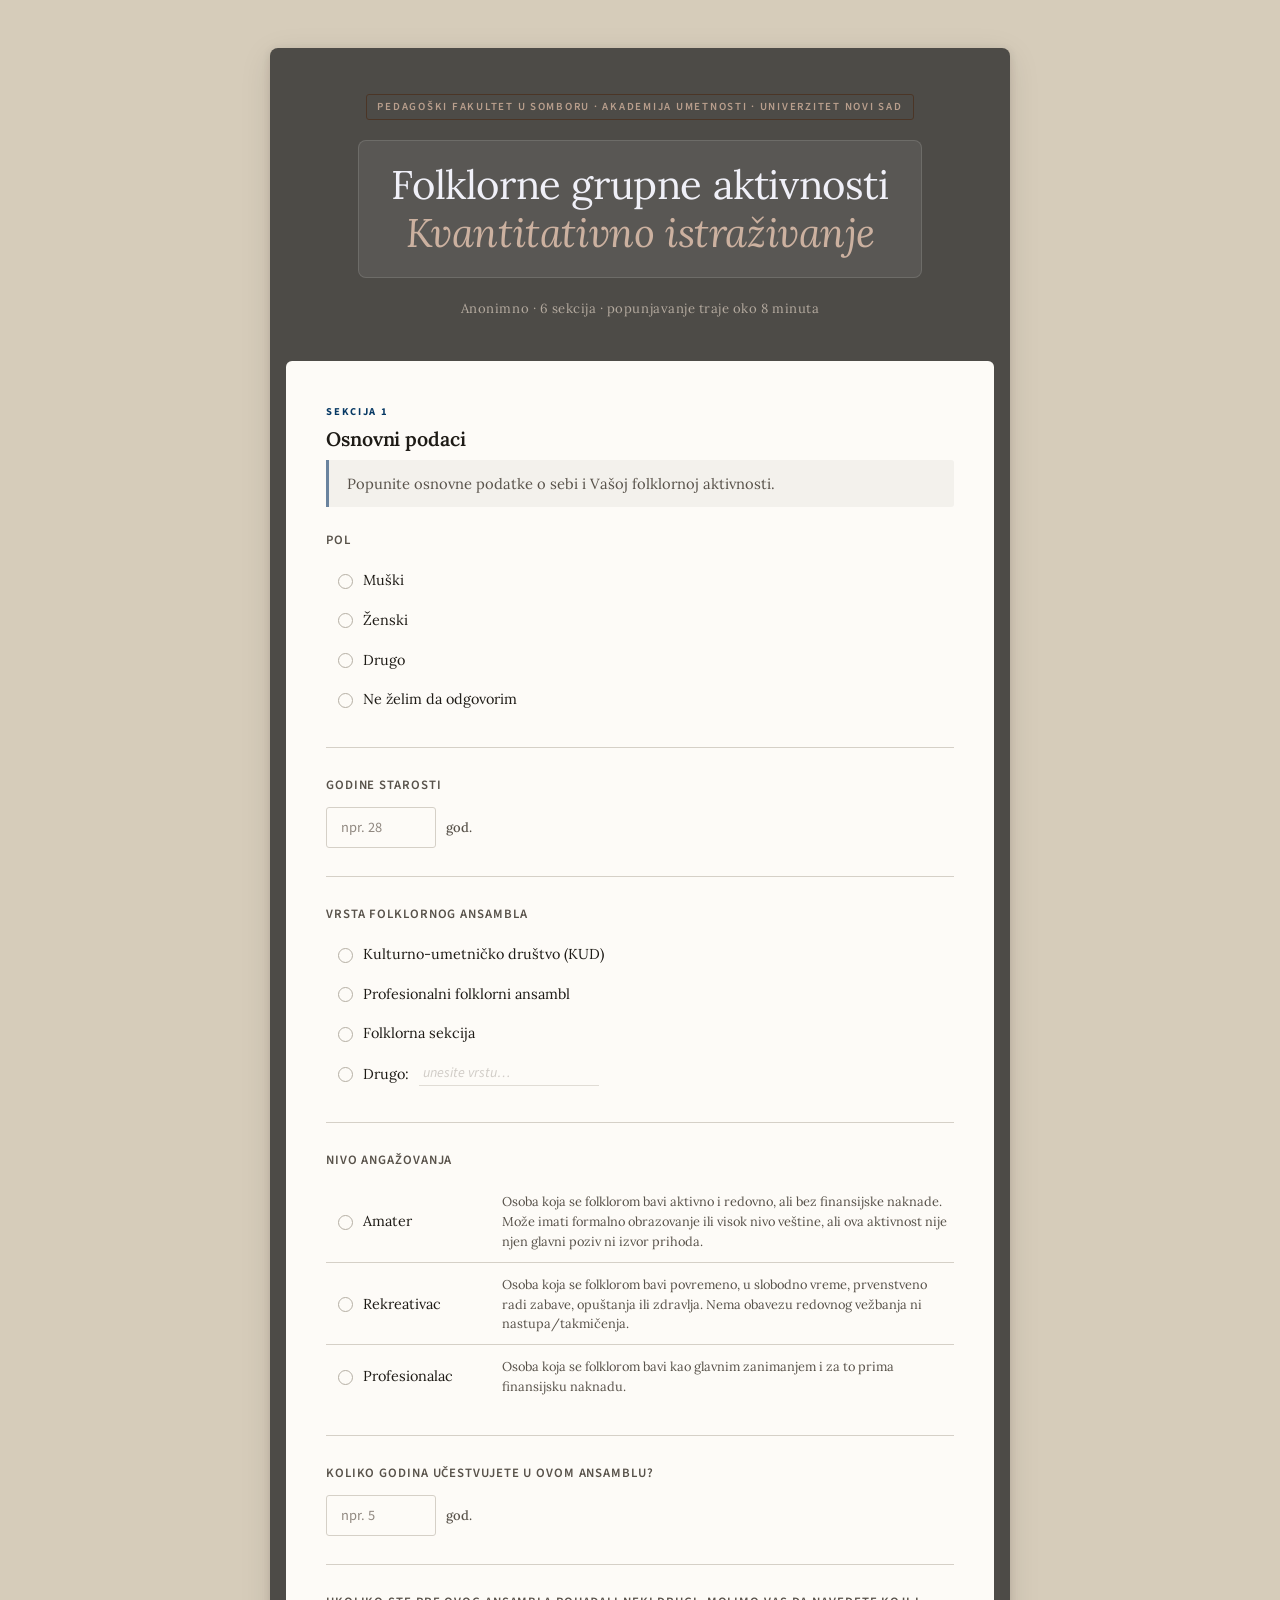
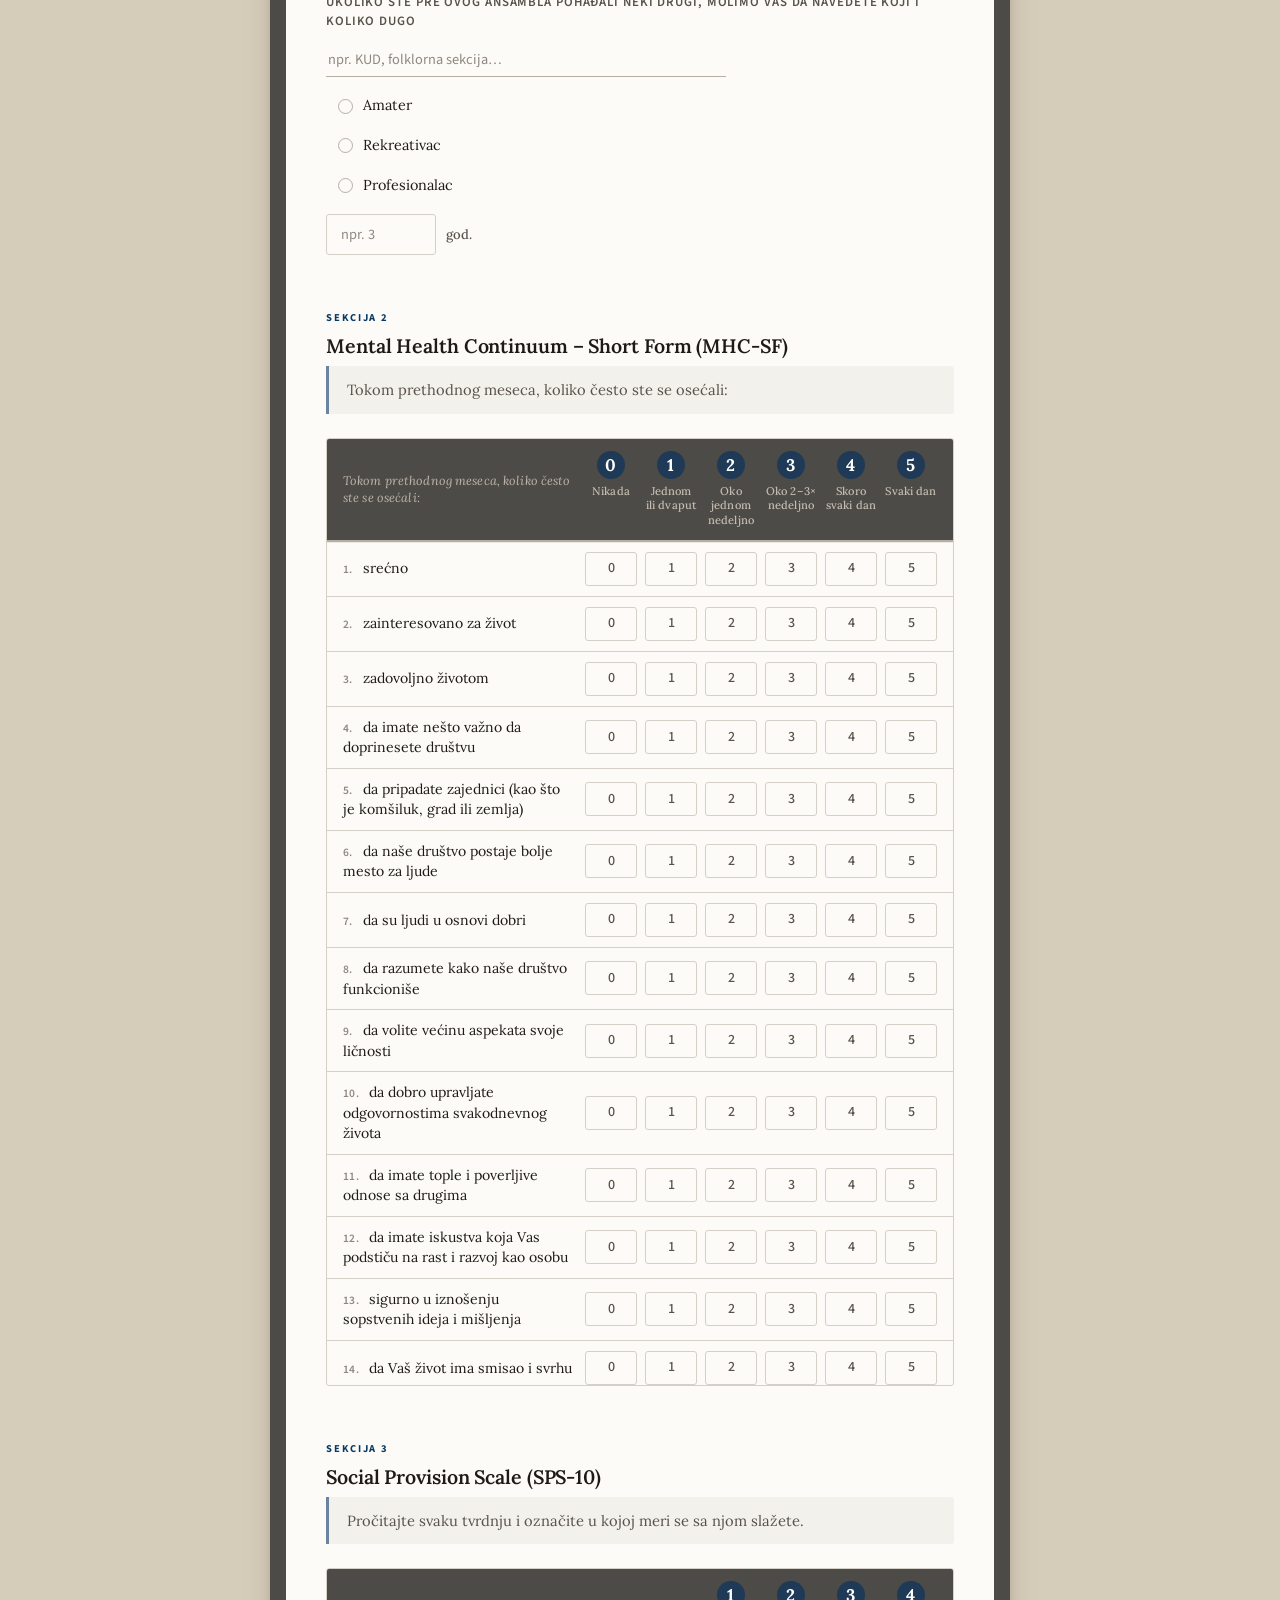
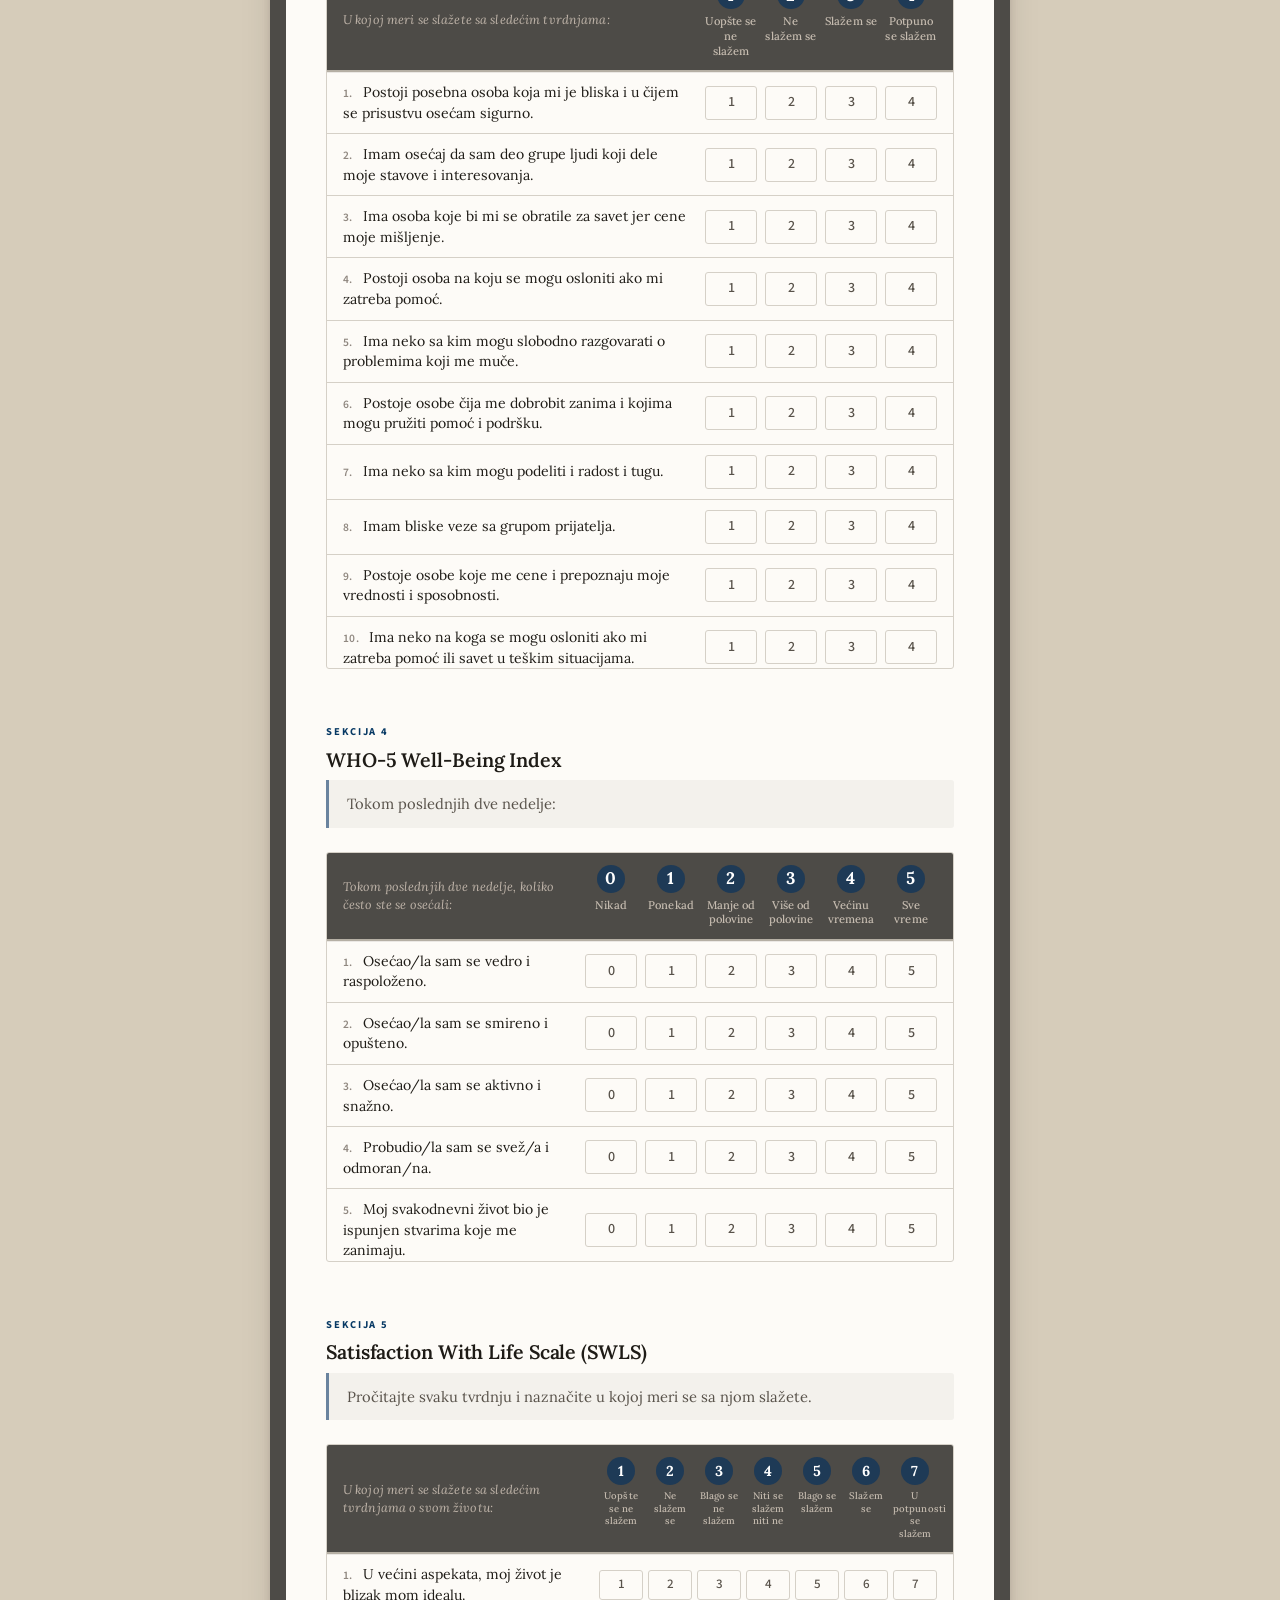
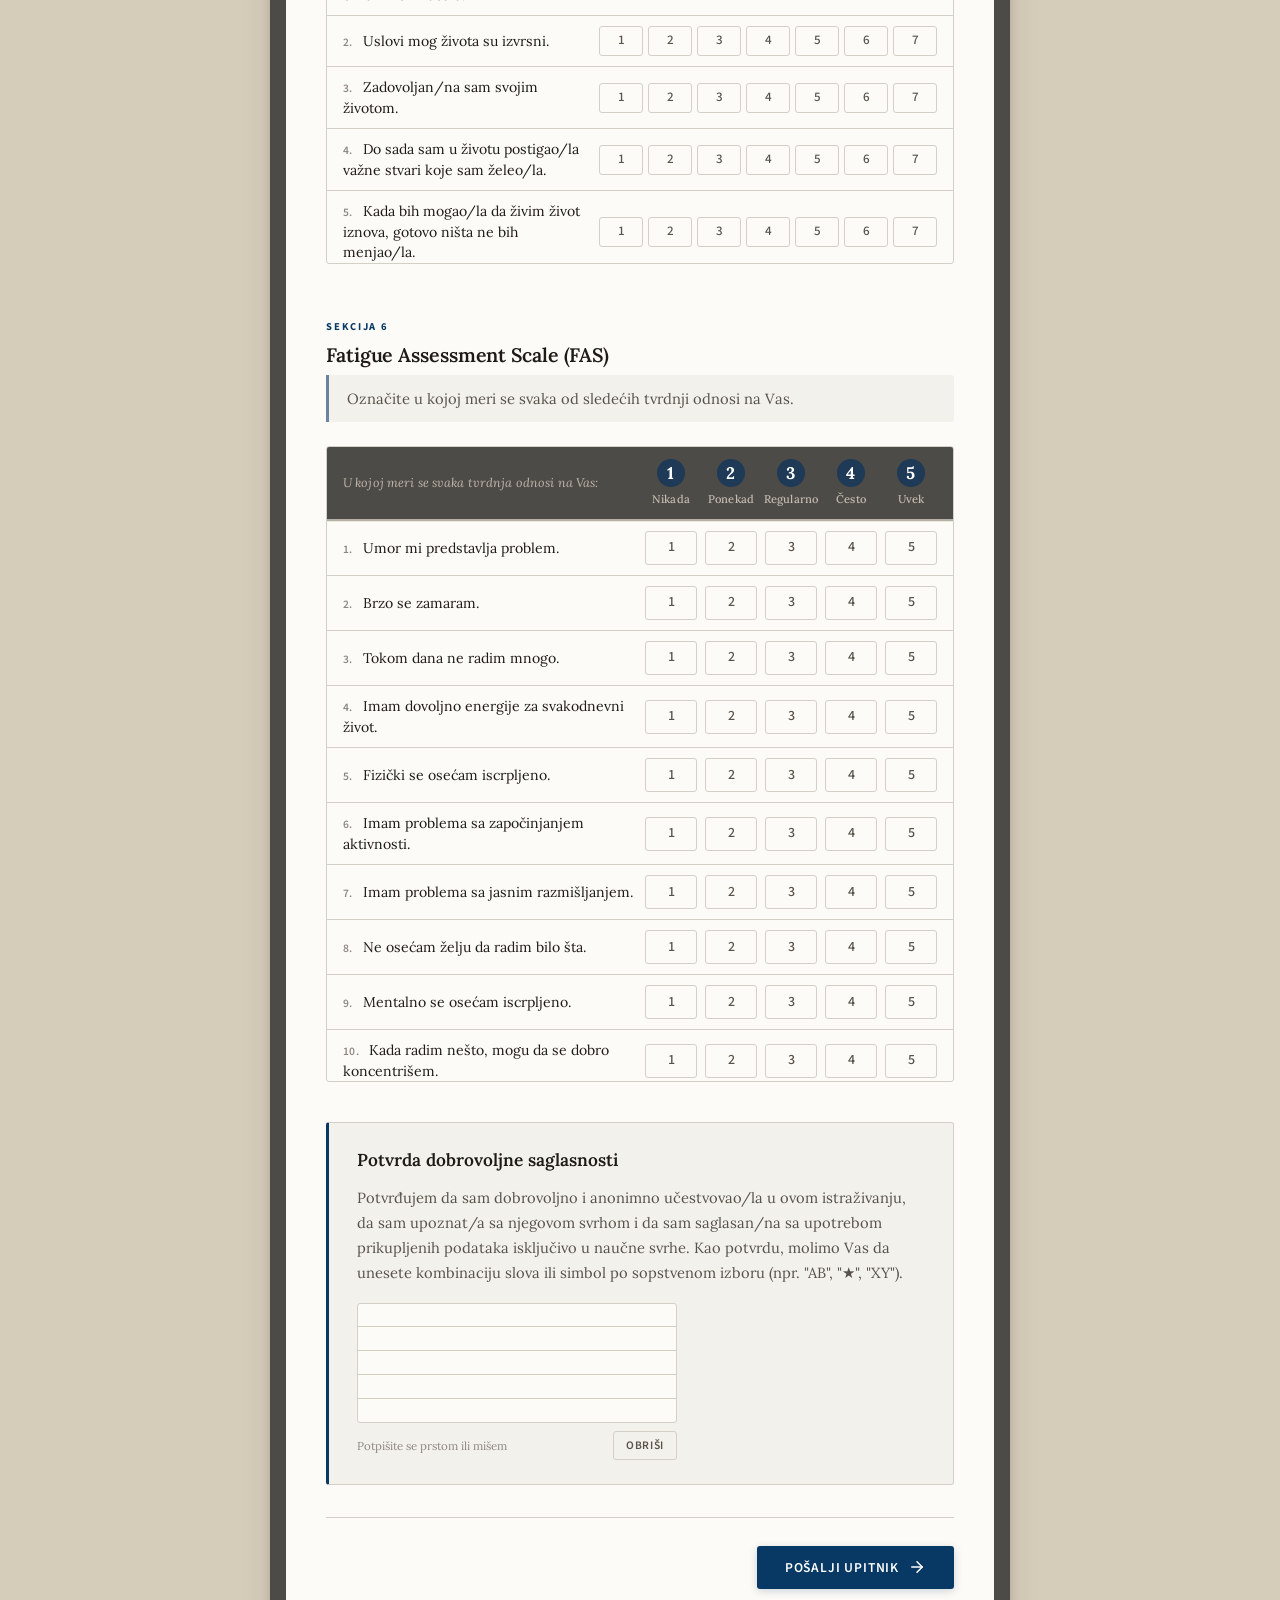
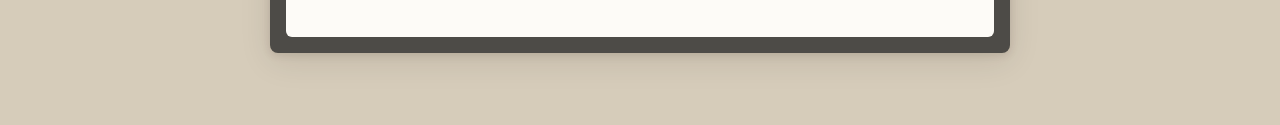
==== index-folklor.html @ 2b2b39ed "Initial commit: Upitnik — istraživački upitnik za Akademiju umetnosti Statička višestranična web apl" ====
<!DOCTYPE html>
<html lang="sr">
<head>
    <meta charset="UTF-8">
    <meta name="viewport" content="width=device-width, initial-scale=1.0">
    <title>Upitnik — Folklorne aktivnosti</title>
    <link rel="preconnect" href="https://fonts.googleapis.com">
    <link rel="preconnect" href="https://fonts.gstatic.com" crossorigin>
    <link href="https://fonts.googleapis.com/css2?family=Lora:ital,wght@0,400;0,500;0,600;0,700;1,400;1,500&family=Source+Sans+3:ital,wght@0,300;0,400;0,500;0,600;1,300;1,400&display=swap" rel="stylesheet">
    <link rel="stylesheet" href="style.css">
</head>
<body>

    <div class="upitnik">

        <header class="upitnik-header">
            <div class="badge">Pedagoški fakultet u Somboru · Akademija umetnosti · Univerzitet Novi Sad</div>
            <h1>Folklorne grupne aktivnosti<br><em>Kvantitativno istraživanje</em></h1>
            <p class="uputstvo">Anonimno · 6 sekcija · popunjavanje traje oko 8 minuta</p>
        </header>

        <form id="forma">

            <!-- ═══════════════════════════════
                 SEKCIJA 1: DEMOGRAFSKI PODACI
                 ═══════════════════════════════ -->
            <section class="sekcija" id="demografija">
                <p class="skala-naslov">Osnovni podaci</p>
                <p class="skala-uputstvo">Popunite osnovne podatke o sebi i Vašoj folklornoj aktivnosti.</p>

                <!-- Pol -->
                <div class="pitanje">
                    <label class="pitanje-tekst">Pol</label>
                    <div class="opcije-red">
                        <label class="opcija"><input type="radio" name="pol" value="muski"><span>Muški</span></label>
                        <label class="opcija"><input type="radio" name="pol" value="zenski"><span>Ženski</span></label>
                        <label class="opcija"><input type="radio" name="pol" value="drugo"><span>Drugo</span></label>
                        <label class="opcija"><input type="radio" name="pol" value="ne_zelim"><span>Ne želim da odgovorim</span></label>
                    </div>
                </div>

                <!-- Godine -->
                <div class="pitanje">
                    <label class="pitanje-tekst" for="godine">Godine starosti</label>
                    <div class="unos-wrapper">
                        <input type="number" id="godine" name="godine" min="18" max="80" placeholder="npr. 28" class="unos-broj">
                        <span class="unos-suffix">god.</span>
                    </div>
                </div>

                <!-- Vrsta folklornog ansambla -->
                <div class="pitanje">
                    <label class="pitanje-tekst">Vrsta folklornog ansambla</label>
                    <div class="opcije-red">
                        <label class="opcija"><input type="radio" name="vrsta_folklora" value="kud"><span>Kulturno-umetničko društvo (KUD)</span></label>
                        <label class="opcija"><input type="radio" name="vrsta_folklora" value="profesionalni"><span>Profesionalni folklorni ansambl</span></label>
                        <label class="opcija"><input type="radio" name="vrsta_folklora" value="sekcija"><span>Folklorna sekcija</span></label>
                        <label class="opcija opcija-drugo"><input type="radio" name="vrsta_folklora" value="drugo"><span>Drugo: <input type="text" class="unos-drugo" name="vrsta_folklora_drugo" placeholder="unesite vrstu…" tabindex="-1"></span></label>
                    </div>
                </div>

                <!-- Nivo angažovanja -->
                <div class="pitanje">
                    <label class="pitanje-tekst">Nivo angažovanja</label>
                    <div class="opcije-sa-opisom">
                        <div class="opcija-red-opis">
                            <label class="opcija"><input type="radio" name="nivo" value="amater"><span>Amater</span></label>
                            <div class="pojam">Osoba koja se folklorom bavi aktivno i redovno, ali bez finansijske naknade. Može imati formalno obrazovanje ili visok nivo veštine, ali ova aktivnost nije njen glavni poziv ni izvor prihoda.</div>
                        </div>
                        <div class="opcija-red-opis">
                            <label class="opcija"><input type="radio" name="nivo" value="rekreativac"><span>Rekreativac</span></label>
                            <div class="pojam">Osoba koja se folklorom bavi povremeno, u slobodno vreme, prvenstveno radi zabave, opuštanja ili zdravlja. Nema obavezu redovnog vežbanja ni nastupa/takmičenja.</div>
                        </div>
                        <div class="opcija-red-opis">
                            <label class="opcija"><input type="radio" name="nivo" value="profesionalac"><span>Profesionalac</span></label>
                            <div class="pojam">Osoba koja se folklorom bavi kao glavnim zanimanjem i za to prima finansijsku naknadu.</div>
                        </div>
                    </div>
                </div>

                <!-- Dužina učešća -->
                <div class="pitanje">
                    <label class="pitanje-tekst" for="duzina">Koliko godina učestvujete u ovom ansamblu?</label>
                    <div class="unos-wrapper">
                        <input type="number" id="duzina" name="duzina" min="0" max="60" placeholder="npr. 5" class="unos-broj">
                        <span class="unos-suffix">god.</span>
                    </div>
                </div>

                <!-- Prethodni ansambl -->
                <div class="pitanje">
                    <label class="pitanje-tekst">Ukoliko ste pre ovog ansambla pohađali neki drugi, molimo Vas da navedete koji i koliko dugo</label>
                    <div class="unos-wrapper">
                        <input type="text" id="prethodna_aktivnost" name="prethodna_aktivnost" placeholder="npr. KUD, folklorna sekcija…" class="unos-linija">
                    </div>
                    <div class="opcije-red" style="margin-top: 10px;">
                        <label class="opcija"><input type="radio" name="prethodna_nivo" value="amater"><span>Amater</span></label>
                        <label class="opcija"><input type="radio" name="prethodna_nivo" value="rekreativac"><span>Rekreativac</span></label>
                        <label class="opcija"><input type="radio" name="prethodna_nivo" value="profesionalac"><span>Profesionalac</span></label>
                    </div>
                    <div class="unos-wrapper" style="margin-top: 10px;">
                        <input type="number" id="prethodna_trajanje" name="prethodna_trajanje" min="0" max="60" placeholder="npr. 3" class="unos-broj">
                        <span class="unos-suffix">god.</span>
                    </div>
                </div>

            </section>

            <!-- ═══════════════════════════════
                 SEKCIJA 2: MHC-SF
                 ═══════════════════════════════ -->
            <section class="sekcija">
                <p class="skala-naslov">Mental Health Continuum – Short Form (MHC-SF)</p>
                <p class="skala-uputstvo">Tokom prethodnog meseca, koliko često ste se osećali:</p>

                <div class="likert-blok">
                    <div class="likert-zaglavlje">
                        <div class="likert-pitanje">Tokom prethodnog meseca, koliko često ste se osećali:</div>
                        <div class="likert-brojevi">
                            <span><b>0</b><small>Nikada</small></span>
                            <span><b>1</b><small>Jednom ili dvaput</small></span>
                            <span><b>2</b><small>Oko jednom nedeljno</small></span>
                            <span><b>3</b><small>Oko 2–3× nedeljno</small></span>
                            <span><b>4</b><small>Skoro svaki dan</small></span>
                            <span><b>5</b><small>Svaki dan</small></span>
                        </div>
                    </div>
                    <div class="likert-red pitanje"><label class="likert-stavka"><span class="likert-stavka-broj">1.</span> srećno</label><div class="likert-opcije"><label class="likert-opcija"><input type="radio" name="mhc1" value="0"><span>0</span></label><label class="likert-opcija"><input type="radio" name="mhc1" value="1"><span>1</span></label><label class="likert-opcija"><input type="radio" name="mhc1" value="2"><span>2</span></label><label class="likert-opcija"><input type="radio" name="mhc1" value="3"><span>3</span></label><label class="likert-opcija"><input type="radio" name="mhc1" value="4"><span>4</span></label><label class="likert-opcija"><input type="radio" name="mhc1" value="5"><span>5</span></label></div></div>
                    <div class="likert-red pitanje"><label class="likert-stavka"><span class="likert-stavka-broj">2.</span> zainteresovano za život</label><div class="likert-opcije"><label class="likert-opcija"><input type="radio" name="mhc2" value="0"><span>0</span></label><label class="likert-opcija"><input type="radio" name="mhc2" value="1"><span>1</span></label><label class="likert-opcija"><input type="radio" name="mhc2" value="2"><span>2</span></label><label class="likert-opcija"><input type="radio" name="mhc2" value="3"><span>3</span></label><label class="likert-opcija"><input type="radio" name="mhc2" value="4"><span>4</span></label><label class="likert-opcija"><input type="radio" name="mhc2" value="5"><span>5</span></label></div></div>
                    <div class="likert-red pitanje"><label class="likert-stavka"><span class="likert-stavka-broj">3.</span> zadovoljno životom</label><div class="likert-opcije"><label class="likert-opcija"><input type="radio" name="mhc3" value="0"><span>0</span></label><label class="likert-opcija"><input type="radio" name="mhc3" value="1"><span>1</span></label><label class="likert-opcija"><input type="radio" name="mhc3" value="2"><span>2</span></label><label class="likert-opcija"><input type="radio" name="mhc3" value="3"><span>3</span></label><label class="likert-opcija"><input type="radio" name="mhc3" value="4"><span>4</span></label><label class="likert-opcija"><input type="radio" name="mhc3" value="5"><span>5</span></label></div></div>
                    <div class="likert-red pitanje"><label class="likert-stavka"><span class="likert-stavka-broj">4.</span> da imate nešto važno da doprinesete društvu</label><div class="likert-opcije"><label class="likert-opcija"><input type="radio" name="mhc4" value="0"><span>0</span></label><label class="likert-opcija"><input type="radio" name="mhc4" value="1"><span>1</span></label><label class="likert-opcija"><input type="radio" name="mhc4" value="2"><span>2</span></label><label class="likert-opcija"><input type="radio" name="mhc4" value="3"><span>3</span></label><label class="likert-opcija"><input type="radio" name="mhc4" value="4"><span>4</span></label><label class="likert-opcija"><input type="radio" name="mhc4" value="5"><span>5</span></label></div></div>
                    <div class="likert-red pitanje"><label class="likert-stavka"><span class="likert-stavka-broj">5.</span> da pripadate zajednici (kao što je komšiluk, grad ili zemlja)</label><div class="likert-opcije"><label class="likert-opcija"><input type="radio" name="mhc5" value="0"><span>0</span></label><label class="likert-opcija"><input type="radio" name="mhc5" value="1"><span>1</span></label><label class="likert-opcija"><input type="radio" name="mhc5" value="2"><span>2</span></label><label class="likert-opcija"><input type="radio" name="mhc5" value="3"><span>3</span></label><label class="likert-opcija"><input type="radio" name="mhc5" value="4"><span>4</span></label><label class="likert-opcija"><input type="radio" name="mhc5" value="5"><span>5</span></label></div></div>
                    <div class="likert-red pitanje"><label class="likert-stavka"><span class="likert-stavka-broj">6.</span> da naše društvo postaje bolje mesto za ljude</label><div class="likert-opcije"><label class="likert-opcija"><input type="radio" name="mhc6" value="0"><span>0</span></label><label class="likert-opcija"><input type="radio" name="mhc6" value="1"><span>1</span></label><label class="likert-opcija"><input type="radio" name="mhc6" value="2"><span>2</span></label><label class="likert-opcija"><input type="radio" name="mhc6" value="3"><span>3</span></label><label class="likert-opcija"><input type="radio" name="mhc6" value="4"><span>4</span></label><label class="likert-opcija"><input type="radio" name="mhc6" value="5"><span>5</span></label></div></div>
                    <div class="likert-red pitanje"><label class="likert-stavka"><span class="likert-stavka-broj">7.</span> da su ljudi u osnovi dobri</label><div class="likert-opcije"><label class="likert-opcija"><input type="radio" name="mhc7" value="0"><span>0</span></label><label class="likert-opcija"><input type="radio" name="mhc7" value="1"><span>1</span></label><label class="likert-opcija"><input type="radio" name="mhc7" value="2"><span>2</span></label><label class="likert-opcija"><input type="radio" name="mhc7" value="3"><span>3</span></label><label class="likert-opcija"><input type="radio" name="mhc7" value="4"><span>4</span></label><label class="likert-opcija"><input type="radio" name="mhc7" value="5"><span>5</span></label></div></div>
                    <div class="likert-red pitanje"><label class="likert-stavka"><span class="likert-stavka-broj">8.</span> da razumete kako naše društvo funkcioniše</label><div class="likert-opcije"><label class="likert-opcija"><input type="radio" name="mhc8" value="0"><span>0</span></label><label class="likert-opcija"><input type="radio" name="mhc8" value="1"><span>1</span></label><label class="likert-opcija"><input type="radio" name="mhc8" value="2"><span>2</span></label><label class="likert-opcija"><input type="radio" name="mhc8" value="3"><span>3</span></label><label class="likert-opcija"><input type="radio" name="mhc8" value="4"><span>4</span></label><label class="likert-opcija"><input type="radio" name="mhc8" value="5"><span>5</span></label></div></div>
                    <div class="likert-red pitanje"><label class="likert-stavka"><span class="likert-stavka-broj">9.</span> da volite većinu aspekata svoje ličnosti</label><div class="likert-opcije"><label class="likert-opcija"><input type="radio" name="mhc9" value="0"><span>0</span></label><label class="likert-opcija"><input type="radio" name="mhc9" value="1"><span>1</span></label><label class="likert-opcija"><input type="radio" name="mhc9" value="2"><span>2</span></label><label class="likert-opcija"><input type="radio" name="mhc9" value="3"><span>3</span></label><label class="likert-opcija"><input type="radio" name="mhc9" value="4"><span>4</span></label><label class="likert-opcija"><input type="radio" name="mhc9" value="5"><span>5</span></label></div></div>
                    <div class="likert-red pitanje"><label class="likert-stavka"><span class="likert-stavka-broj">10.</span> da dobro upravljate odgovornostima svakodnevnog života</label><div class="likert-opcije"><label class="likert-opcija"><input type="radio" name="mhc10" value="0"><span>0</span></label><label class="likert-opcija"><input type="radio" name="mhc10" value="1"><span>1</span></label><label class="likert-opcija"><input type="radio" name="mhc10" value="2"><span>2</span></label><label class="likert-opcija"><input type="radio" name="mhc10" value="3"><span>3</span></label><label class="likert-opcija"><input type="radio" name="mhc10" value="4"><span>4</span></label><label class="likert-opcija"><input type="radio" name="mhc10" value="5"><span>5</span></label></div></div>
                    <div class="likert-red pitanje"><label class="likert-stavka"><span class="likert-stavka-broj">11.</span> da imate tople i poverljive odnose sa drugima</label><div class="likert-opcije"><label class="likert-opcija"><input type="radio" name="mhc11" value="0"><span>0</span></label><label class="likert-opcija"><input type="radio" name="mhc11" value="1"><span>1</span></label><label class="likert-opcija"><input type="radio" name="mhc11" value="2"><span>2</span></label><label class="likert-opcija"><input type="radio" name="mhc11" value="3"><span>3</span></label><label class="likert-opcija"><input type="radio" name="mhc11" value="4"><span>4</span></label><label class="likert-opcija"><input type="radio" name="mhc11" value="5"><span>5</span></label></div></div>
                    <div class="likert-red pitanje"><label class="likert-stavka"><span class="likert-stavka-broj">12.</span> da imate iskustva koja Vas podstiču na rast i razvoj kao osobu</label><div class="likert-opcije"><label class="likert-opcija"><input type="radio" name="mhc12" value="0"><span>0</span></label><label class="likert-opcija"><input type="radio" name="mhc12" value="1"><span>1</span></label><label class="likert-opcija"><input type="radio" name="mhc12" value="2"><span>2</span></label><label class="likert-opcija"><input type="radio" name="mhc12" value="3"><span>3</span></label><label class="likert-opcija"><input type="radio" name="mhc12" value="4"><span>4</span></label><label class="likert-opcija"><input type="radio" name="mhc12" value="5"><span>5</span></label></div></div>
                    <div class="likert-red pitanje"><label class="likert-stavka"><span class="likert-stavka-broj">13.</span> sigurno u iznošenju sopstvenih ideja i mišljenja</label><div class="likert-opcije"><label class="likert-opcija"><input type="radio" name="mhc13" value="0"><span>0</span></label><label class="likert-opcija"><input type="radio" name="mhc13" value="1"><span>1</span></label><label class="likert-opcija"><input type="radio" name="mhc13" value="2"><span>2</span></label><label class="likert-opcija"><input type="radio" name="mhc13" value="3"><span>3</span></label><label class="likert-opcija"><input type="radio" name="mhc13" value="4"><span>4</span></label><label class="likert-opcija"><input type="radio" name="mhc13" value="5"><span>5</span></label></div></div>
                    <div class="likert-red pitanje"><label class="likert-stavka"><span class="likert-stavka-broj">14.</span> da Vaš život ima smisao i svrhu</label><div class="likert-opcije"><label class="likert-opcija"><input type="radio" name="mhc14" value="0"><span>0</span></label><label class="likert-opcija"><input type="radio" name="mhc14" value="1"><span>1</span></label><label class="likert-opcija"><input type="radio" name="mhc14" value="2"><span>2</span></label><label class="likert-opcija"><input type="radio" name="mhc14" value="3"><span>3</span></label><label class="likert-opcija"><input type="radio" name="mhc14" value="4"><span>4</span></label><label class="likert-opcija"><input type="radio" name="mhc14" value="5"><span>5</span></label></div></div>
                </div>
            </section>

            <!-- ═══════════════════════════════
                 SEKCIJA 3: SPS-10
                 ═══════════════════════════════ -->
            <section class="sekcija">
                <p class="skala-naslov">Social Provision Scale (SPS-10)</p>
                <p class="skala-uputstvo">Pročitajte svaku tvrdnju i označite u kojoj meri se sa njom slažete.</p>

                <div class="likert-blok">
                    <div class="likert-zaglavlje">
                        <div class="likert-pitanje">U kojoj meri se slažete sa sledećim tvrdnjama:</div>
                        <div class="likert-brojevi">
                            <span><b>1</b><small>Uopšte se ne slažem</small></span>
                            <span><b>2</b><small>Ne slažem se</small></span>
                            <span><b>3</b><small>Slažem se</small></span>
                            <span><b>4</b><small>Potpuno se slažem</small></span>
                        </div>
                    </div>
                    <div class="likert-red pitanje"><label class="likert-stavka"><span class="likert-stavka-broj">1.</span> Postoji posebna osoba koja mi je bliska i u čijem se prisustvu osećam sigurno.</label><div class="likert-opcije"><label class="likert-opcija"><input type="radio" name="sps1" value="1"><span>1</span></label><label class="likert-opcija"><input type="radio" name="sps1" value="2"><span>2</span></label><label class="likert-opcija"><input type="radio" name="sps1" value="3"><span>3</span></label><label class="likert-opcija"><input type="radio" name="sps1" value="4"><span>4</span></label></div></div>
                    <div class="likert-red pitanje"><label class="likert-stavka"><span class="likert-stavka-broj">2.</span> Imam osećaj da sam deo grupe ljudi koji dele moje stavove i interesovanja.</label><div class="likert-opcije"><label class="likert-opcija"><input type="radio" name="sps2" value="1"><span>1</span></label><label class="likert-opcija"><input type="radio" name="sps2" value="2"><span>2</span></label><label class="likert-opcija"><input type="radio" name="sps2" value="3"><span>3</span></label><label class="likert-opcija"><input type="radio" name="sps2" value="4"><span>4</span></label></div></div>
                    <div class="likert-red pitanje"><label class="likert-stavka"><span class="likert-stavka-broj">3.</span> Ima osoba koje bi mi se obratile za savet jer cene moje mišljenje.</label><div class="likert-opcije"><label class="likert-opcija"><input type="radio" name="sps3" value="1"><span>1</span></label><label class="likert-opcija"><input type="radio" name="sps3" value="2"><span>2</span></label><label class="likert-opcija"><input type="radio" name="sps3" value="3"><span>3</span></label><label class="likert-opcija"><input type="radio" name="sps3" value="4"><span>4</span></label></div></div>
                    <div class="likert-red pitanje"><label class="likert-stavka"><span class="likert-stavka-broj">4.</span> Postoji osoba na koju se mogu osloniti ako mi zatreba pomoć.</label><div class="likert-opcije"><label class="likert-opcija"><input type="radio" name="sps4" value="1"><span>1</span></label><label class="likert-opcija"><input type="radio" name="sps4" value="2"><span>2</span></label><label class="likert-opcija"><input type="radio" name="sps4" value="3"><span>3</span></label><label class="likert-opcija"><input type="radio" name="sps4" value="4"><span>4</span></label></div></div>
                    <div class="likert-red pitanje"><label class="likert-stavka"><span class="likert-stavka-broj">5.</span> Ima neko sa kim mogu slobodno razgovarati o problemima koji me muče.</label><div class="likert-opcije"><label class="likert-opcija"><input type="radio" name="sps5" value="1"><span>1</span></label><label class="likert-opcija"><input type="radio" name="sps5" value="2"><span>2</span></label><label class="likert-opcija"><input type="radio" name="sps5" value="3"><span>3</span></label><label class="likert-opcija"><input type="radio" name="sps5" value="4"><span>4</span></label></div></div>
                    <div class="likert-red pitanje"><label class="likert-stavka"><span class="likert-stavka-broj">6.</span> Postoje osobe čija me dobrobit zanima i kojima mogu pružiti pomoć i podršku.</label><div class="likert-opcije"><label class="likert-opcija"><input type="radio" name="sps6" value="1"><span>1</span></label><label class="likert-opcija"><input type="radio" name="sps6" value="2"><span>2</span></label><label class="likert-opcija"><input type="radio" name="sps6" value="3"><span>3</span></label><label class="likert-opcija"><input type="radio" name="sps6" value="4"><span>4</span></label></div></div>
                    <div class="likert-red pitanje"><label class="likert-stavka"><span class="likert-stavka-broj">7.</span> Ima neko sa kim mogu podeliti i radost i tugu.</label><div class="likert-opcije"><label class="likert-opcija"><input type="radio" name="sps7" value="1"><span>1</span></label><label class="likert-opcija"><input type="radio" name="sps7" value="2"><span>2</span></label><label class="likert-opcija"><input type="radio" name="sps7" value="3"><span>3</span></label><label class="likert-opcija"><input type="radio" name="sps7" value="4"><span>4</span></label></div></div>
                    <div class="likert-red pitanje"><label class="likert-stavka"><span class="likert-stavka-broj">8.</span> Imam bliske veze sa grupom prijatelja.</label><div class="likert-opcije"><label class="likert-opcija"><input type="radio" name="sps8" value="1"><span>1</span></label><label class="likert-opcija"><input type="radio" name="sps8" value="2"><span>2</span></label><label class="likert-opcija"><input type="radio" name="sps8" value="3"><span>3</span></label><label class="likert-opcija"><input type="radio" name="sps8" value="4"><span>4</span></label></div></div>
                    <div class="likert-red pitanje"><label class="likert-stavka"><span class="likert-stavka-broj">9.</span> Postoje osobe koje me cene i prepoznaju moje vrednosti i sposobnosti.</label><div class="likert-opcije"><label class="likert-opcija"><input type="radio" name="sps9" value="1"><span>1</span></label><label class="likert-opcija"><input type="radio" name="sps9" value="2"><span>2</span></label><label class="likert-opcija"><input type="radio" name="sps9" value="3"><span>3</span></label><label class="likert-opcija"><input type="radio" name="sps9" value="4"><span>4</span></label></div></div>
                    <div class="likert-red pitanje"><label class="likert-stavka"><span class="likert-stavka-broj">10.</span> Ima neko na koga se mogu osloniti ako mi zatreba pomoć ili savet u teškim situacijama.</label><div class="likert-opcije"><label class="likert-opcija"><input type="radio" name="sps10" value="1"><span>1</span></label><label class="likert-opcija"><input type="radio" name="sps10" value="2"><span>2</span></label><label class="likert-opcija"><input type="radio" name="sps10" value="3"><span>3</span></label><label class="likert-opcija"><input type="radio" name="sps10" value="4"><span>4</span></label></div></div>
                </div>
            </section>

            <!-- ═══════════════════════════════
                 SEKCIJA 4: WHO-5
                 ═══════════════════════════════ -->
            <section class="sekcija">
                <p class="skala-naslov">WHO-5 Well-Being Index</p>
                <p class="skala-uputstvo">Tokom poslednjih dve nedelje:</p>

                <div class="likert-blok">
                    <div class="likert-zaglavlje">
                        <div class="likert-pitanje">Tokom poslednjih dve nedelje, koliko često ste se osećali:</div>
                        <div class="likert-brojevi">
                            <span><b>0</b><small>Nikad</small></span>
                            <span><b>1</b><small>Ponekad</small></span>
                            <span><b>2</b><small>Manje od polovine</small></span>
                            <span><b>3</b><small>Više od polovine</small></span>
                            <span><b>4</b><small>Većinu vremena</small></span>
                            <span><b>5</b><small>Sve vreme</small></span>
                        </div>
                    </div>
                    <div class="likert-red pitanje"><label class="likert-stavka"><span class="likert-stavka-broj">1.</span> Osećao/la sam se vedro i raspoloženo.</label><div class="likert-opcije"><label class="likert-opcija"><input type="radio" name="who1" value="0"><span>0</span></label><label class="likert-opcija"><input type="radio" name="who1" value="1"><span>1</span></label><label class="likert-opcija"><input type="radio" name="who1" value="2"><span>2</span></label><label class="likert-opcija"><input type="radio" name="who1" value="3"><span>3</span></label><label class="likert-opcija"><input type="radio" name="who1" value="4"><span>4</span></label><label class="likert-opcija"><input type="radio" name="who1" value="5"><span>5</span></label></div></div>
                    <div class="likert-red pitanje"><label class="likert-stavka"><span class="likert-stavka-broj">2.</span> Osećao/la sam se smireno i opušteno.</label><div class="likert-opcije"><label class="likert-opcija"><input type="radio" name="who2" value="0"><span>0</span></label><label class="likert-opcija"><input type="radio" name="who2" value="1"><span>1</span></label><label class="likert-opcija"><input type="radio" name="who2" value="2"><span>2</span></label><label class="likert-opcija"><input type="radio" name="who2" value="3"><span>3</span></label><label class="likert-opcija"><input type="radio" name="who2" value="4"><span>4</span></label><label class="likert-opcija"><input type="radio" name="who2" value="5"><span>5</span></label></div></div>
                    <div class="likert-red pitanje"><label class="likert-stavka"><span class="likert-stavka-broj">3.</span> Osećao/la sam se aktivno i snažno.</label><div class="likert-opcije"><label class="likert-opcija"><input type="radio" name="who3" value="0"><span>0</span></label><label class="likert-opcija"><input type="radio" name="who3" value="1"><span>1</span></label><label class="likert-opcija"><input type="radio" name="who3" value="2"><span>2</span></label><label class="likert-opcija"><input type="radio" name="who3" value="3"><span>3</span></label><label class="likert-opcija"><input type="radio" name="who3" value="4"><span>4</span></label><label class="likert-opcija"><input type="radio" name="who3" value="5"><span>5</span></label></div></div>
                    <div class="likert-red pitanje"><label class="likert-stavka"><span class="likert-stavka-broj">4.</span> Probudio/la sam se svež/a i odmoran/na.</label><div class="likert-opcije"><label class="likert-opcija"><input type="radio" name="who4" value="0"><span>0</span></label><label class="likert-opcija"><input type="radio" name="who4" value="1"><span>1</span></label><label class="likert-opcija"><input type="radio" name="who4" value="2"><span>2</span></label><label class="likert-opcija"><input type="radio" name="who4" value="3"><span>3</span></label><label class="likert-opcija"><input type="radio" name="who4" value="4"><span>4</span></label><label class="likert-opcija"><input type="radio" name="who4" value="5"><span>5</span></label></div></div>
                    <div class="likert-red pitanje"><label class="likert-stavka"><span class="likert-stavka-broj">5.</span> Moj svakodnevni život bio je ispunjen stvarima koje me zanimaju.</label><div class="likert-opcije"><label class="likert-opcija"><input type="radio" name="who5" value="0"><span>0</span></label><label class="likert-opcija"><input type="radio" name="who5" value="1"><span>1</span></label><label class="likert-opcija"><input type="radio" name="who5" value="2"><span>2</span></label><label class="likert-opcija"><input type="radio" name="who5" value="3"><span>3</span></label><label class="likert-opcija"><input type="radio" name="who5" value="4"><span>4</span></label><label class="likert-opcija"><input type="radio" name="who5" value="5"><span>5</span></label></div></div>
                </div>
            </section>

            <!-- ═══════════════════════════════
                 SEKCIJA 5: SWLS
                 ═══════════════════════════════ -->
            <section class="sekcija">
                <p class="skala-naslov">Satisfaction With Life Scale (SWLS)</p>
                <p class="skala-uputstvo">Pročitajte svaku tvrdnju i naznačite u kojoj meri se sa njom slažete.</p>

                <div class="likert-blok likert-7">
                    <div class="likert-zaglavlje">
                        <div class="likert-pitanje">U kojoj meri se slažete sa sledećim tvrdnjama o svom životu:</div>
                        <div class="likert-brojevi">
                            <span><b>1</b><small>Uopšte se ne slažem</small></span>
                            <span><b>2</b><small>Ne slažem se</small></span>
                            <span><b>3</b><small>Blago se ne slažem</small></span>
                            <span><b>4</b><small>Niti se slažem niti ne</small></span>
                            <span><b>5</b><small>Blago se slažem</small></span>
                            <span><b>6</b><small>Slažem se</small></span>
                            <span><b>7</b><small>U potpunosti se slažem</small></span>
                        </div>
                    </div>
                    <div class="likert-red pitanje"><label class="likert-stavka"><span class="likert-stavka-broj">1.</span> U većini aspekata, moj život je blizak mom idealu.</label><div class="likert-opcije"><label class="likert-opcija"><input type="radio" name="swls1" value="1"><span>1</span></label><label class="likert-opcija"><input type="radio" name="swls1" value="2"><span>2</span></label><label class="likert-opcija"><input type="radio" name="swls1" value="3"><span>3</span></label><label class="likert-opcija"><input type="radio" name="swls1" value="4"><span>4</span></label><label class="likert-opcija"><input type="radio" name="swls1" value="5"><span>5</span></label><label class="likert-opcija"><input type="radio" name="swls1" value="6"><span>6</span></label><label class="likert-opcija"><input type="radio" name="swls1" value="7"><span>7</span></label></div></div>
                    <div class="likert-red pitanje"><label class="likert-stavka"><span class="likert-stavka-broj">2.</span> Uslovi mog života su izvrsni.</label><div class="likert-opcije"><label class="likert-opcija"><input type="radio" name="swls2" value="1"><span>1</span></label><label class="likert-opcija"><input type="radio" name="swls2" value="2"><span>2</span></label><label class="likert-opcija"><input type="radio" name="swls2" value="3"><span>3</span></label><label class="likert-opcija"><input type="radio" name="swls2" value="4"><span>4</span></label><label class="likert-opcija"><input type="radio" name="swls2" value="5"><span>5</span></label><label class="likert-opcija"><input type="radio" name="swls2" value="6"><span>6</span></label><label class="likert-opcija"><input type="radio" name="swls2" value="7"><span>7</span></label></div></div>
                    <div class="likert-red pitanje"><label class="likert-stavka"><span class="likert-stavka-broj">3.</span> Zadovoljan/na sam svojim životom.</label><div class="likert-opcije"><label class="likert-opcija"><input type="radio" name="swls3" value="1"><span>1</span></label><label class="likert-opcija"><input type="radio" name="swls3" value="2"><span>2</span></label><label class="likert-opcija"><input type="radio" name="swls3" value="3"><span>3</span></label><label class="likert-opcija"><input type="radio" name="swls3" value="4"><span>4</span></label><label class="likert-opcija"><input type="radio" name="swls3" value="5"><span>5</span></label><label class="likert-opcija"><input type="radio" name="swls3" value="6"><span>6</span></label><label class="likert-opcija"><input type="radio" name="swls3" value="7"><span>7</span></label></div></div>
                    <div class="likert-red pitanje"><label class="likert-stavka"><span class="likert-stavka-broj">4.</span> Do sada sam u životu postigao/la važne stvari koje sam želeo/la.</label><div class="likert-opcije"><label class="likert-opcija"><input type="radio" name="swls4" value="1"><span>1</span></label><label class="likert-opcija"><input type="radio" name="swls4" value="2"><span>2</span></label><label class="likert-opcija"><input type="radio" name="swls4" value="3"><span>3</span></label><label class="likert-opcija"><input type="radio" name="swls4" value="4"><span>4</span></label><label class="likert-opcija"><input type="radio" name="swls4" value="5"><span>5</span></label><label class="likert-opcija"><input type="radio" name="swls4" value="6"><span>6</span></label><label class="likert-opcija"><input type="radio" name="swls4" value="7"><span>7</span></label></div></div>
                    <div class="likert-red pitanje"><label class="likert-stavka"><span class="likert-stavka-broj">5.</span> Kada bih mogao/la da živim život iznova, gotovo ništa ne bih menjao/la.</label><div class="likert-opcije"><label class="likert-opcija"><input type="radio" name="swls5" value="1"><span>1</span></label><label class="likert-opcija"><input type="radio" name="swls5" value="2"><span>2</span></label><label class="likert-opcija"><input type="radio" name="swls5" value="3"><span>3</span></label><label class="likert-opcija"><input type="radio" name="swls5" value="4"><span>4</span></label><label class="likert-opcija"><input type="radio" name="swls5" value="5"><span>5</span></label><label class="likert-opcija"><input type="radio" name="swls5" value="6"><span>6</span></label><label class="likert-opcija"><input type="radio" name="swls5" value="7"><span>7</span></label></div></div>
                </div>
            </section>

            <!-- ═══════════════════════════════
                 SEKCIJA 6: FAS
                 ═══════════════════════════════ -->
            <section class="sekcija">
                <p class="skala-naslov">Fatigue Assessment Scale (FAS)</p>
                <p class="skala-uputstvo">Označite u kojoj meri se svaka od sledećih tvrdnji odnosi na Vas.</p>

                <div class="likert-blok">
                    <div class="likert-zaglavlje">
                        <div class="likert-pitanje">U kojoj meri se svaka tvrdnja odnosi na Vas:</div>
                        <div class="likert-brojevi">
                            <span><b>1</b><small>Nikada</small></span>
                            <span><b>2</b><small>Ponekad</small></span>
                            <span><b>3</b><small>Regularno</small></span>
                            <span><b>4</b><small>Često</small></span>
                            <span><b>5</b><small>Uvek</small></span>
                        </div>
                    </div>
                    <div class="likert-red pitanje"><label class="likert-stavka"><span class="likert-stavka-broj">1.</span> Umor mi predstavlja problem.</label><div class="likert-opcije"><label class="likert-opcija"><input type="radio" name="fas1" value="1"><span>1</span></label><label class="likert-opcija"><input type="radio" name="fas1" value="2"><span>2</span></label><label class="likert-opcija"><input type="radio" name="fas1" value="3"><span>3</span></label><label class="likert-opcija"><input type="radio" name="fas1" value="4"><span>4</span></label><label class="likert-opcija"><input type="radio" name="fas1" value="5"><span>5</span></label></div></div>
                    <div class="likert-red pitanje"><label class="likert-stavka"><span class="likert-stavka-broj">2.</span> Brzo se zamaram.</label><div class="likert-opcije"><label class="likert-opcija"><input type="radio" name="fas2" value="1"><span>1</span></label><label class="likert-opcija"><input type="radio" name="fas2" value="2"><span>2</span></label><label class="likert-opcija"><input type="radio" name="fas2" value="3"><span>3</span></label><label class="likert-opcija"><input type="radio" name="fas2" value="4"><span>4</span></label><label class="likert-opcija"><input type="radio" name="fas2" value="5"><span>5</span></label></div></div>
                    <div class="likert-red pitanje"><label class="likert-stavka"><span class="likert-stavka-broj">3.</span> Tokom dana ne radim mnogo.</label><div class="likert-opcije"><label class="likert-opcija"><input type="radio" name="fas3" value="1"><span>1</span></label><label class="likert-opcija"><input type="radio" name="fas3" value="2"><span>2</span></label><label class="likert-opcija"><input type="radio" name="fas3" value="3"><span>3</span></label><label class="likert-opcija"><input type="radio" name="fas3" value="4"><span>4</span></label><label class="likert-opcija"><input type="radio" name="fas3" value="5"><span>5</span></label></div></div>
                    <div class="likert-red pitanje"><label class="likert-stavka"><span class="likert-stavka-broj">4.</span> Imam dovoljno energije za svakodnevni život.</label><div class="likert-opcije"><label class="likert-opcija"><input type="radio" name="fas4" value="1"><span>1</span></label><label class="likert-opcija"><input type="radio" name="fas4" value="2"><span>2</span></label><label class="likert-opcija"><input type="radio" name="fas4" value="3"><span>3</span></label><label class="likert-opcija"><input type="radio" name="fas4" value="4"><span>4</span></label><label class="likert-opcija"><input type="radio" name="fas4" value="5"><span>5</span></label></div></div>
                    <div class="likert-red pitanje"><label class="likert-stavka"><span class="likert-stavka-broj">5.</span> Fizički se osećam iscrpljeno.</label><div class="likert-opcije"><label class="likert-opcija"><input type="radio" name="fas5" value="1"><span>1</span></label><label class="likert-opcija"><input type="radio" name="fas5" value="2"><span>2</span></label><label class="likert-opcija"><input type="radio" name="fas5" value="3"><span>3</span></label><label class="likert-opcija"><input type="radio" name="fas5" value="4"><span>4</span></label><label class="likert-opcija"><input type="radio" name="fas5" value="5"><span>5</span></label></div></div>
                    <div class="likert-red pitanje"><label class="likert-stavka"><span class="likert-stavka-broj">6.</span> Imam problema sa započinjanjem aktivnosti.</label><div class="likert-opcije"><label class="likert-opcija"><input type="radio" name="fas6" value="1"><span>1</span></label><label class="likert-opcija"><input type="radio" name="fas6" value="2"><span>2</span></label><label class="likert-opcija"><input type="radio" name="fas6" value="3"><span>3</span></label><label class="likert-opcija"><input type="radio" name="fas6" value="4"><span>4</span></label><label class="likert-opcija"><input type="radio" name="fas6" value="5"><span>5</span></label></div></div>
                    <div class="likert-red pitanje"><label class="likert-stavka"><span class="likert-stavka-broj">7.</span> Imam problema sa jasnim razmišljanjem.</label><div class="likert-opcije"><label class="likert-opcija"><input type="radio" name="fas7" value="1"><span>1</span></label><label class="likert-opcija"><input type="radio" name="fas7" value="2"><span>2</span></label><label class="likert-opcija"><input type="radio" name="fas7" value="3"><span>3</span></label><label class="likert-opcija"><input type="radio" name="fas7" value="4"><span>4</span></label><label class="likert-opcija"><input type="radio" name="fas7" value="5"><span>5</span></label></div></div>
                    <div class="likert-red pitanje"><label class="likert-stavka"><span class="likert-stavka-broj">8.</span> Ne osećam želju da radim bilo šta.</label><div class="likert-opcije"><label class="likert-opcija"><input type="radio" name="fas8" value="1"><span>1</span></label><label class="likert-opcija"><input type="radio" name="fas8" value="2"><span>2</span></label><label class="likert-opcija"><input type="radio" name="fas8" value="3"><span>3</span></label><label class="likert-opcija"><input type="radio" name="fas8" value="4"><span>4</span></label><label class="likert-opcija"><input type="radio" name="fas8" value="5"><span>5</span></label></div></div>
                    <div class="likert-red pitanje"><label class="likert-stavka"><span class="likert-stavka-broj">9.</span> Mentalno se osećam iscrpljeno.</label><div class="likert-opcije"><label class="likert-opcija"><input type="radio" name="fas9" value="1"><span>1</span></label><label class="likert-opcija"><input type="radio" name="fas9" value="2"><span>2</span></label><label class="likert-opcija"><input type="radio" name="fas9" value="3"><span>3</span></label><label class="likert-opcija"><input type="radio" name="fas9" value="4"><span>4</span></label><label class="likert-opcija"><input type="radio" name="fas9" value="5"><span>5</span></label></div></div>
                    <div class="likert-red pitanje"><label class="likert-stavka"><span class="likert-stavka-broj">10.</span> Kada radim nešto, mogu da se dobro koncentrišem.</label><div class="likert-opcije"><label class="likert-opcija"><input type="radio" name="fas10" value="1"><span>1</span></label><label class="likert-opcija"><input type="radio" name="fas10" value="2"><span>2</span></label><label class="likert-opcija"><input type="radio" name="fas10" value="3"><span>3</span></label><label class="likert-opcija"><input type="radio" name="fas10" value="4"><span>4</span></label><label class="likert-opcija"><input type="radio" name="fas10" value="5"><span>5</span></label></div></div>
                </div>
            </section>

            <!-- ═══════════════════════════════
                 POTVRDA SAGLASNOSTI
                 ═══════════════════════════════ -->
            <div class="pitanje saglasnost-blok">
                <label class="pitanje-tekst" for="saglasnost">Potvrda dobrovoljne saglasnosti</label>
                <p class="saglasnost-tekst">
                    Potvrđujem da sam dobrovoljno i anonimno učestvovao/la u ovom istraživanju, da sam upoznat/a sa njegovom svrhom i da sam saglasan/na sa upotrebom prikupljenih podataka isključivo u naučne svrhe. Kao potvrdu, molimo Vas da unesete kombinaciju slova ili simbol po sopstvenom izboru (npr. "AB", "★", "XY").
                </p>
                <div class="potpis-wrapper">
                    <canvas id="saglasnost-canvas" class="potpis-canvas prazno" width="640" height="240"></canvas>
                    <div class="potpis-akcije">
                        <span class="potpis-hint">Potpišite se prstom ili mišem</span>
                        <button type="button" class="potpis-obrisi" onclick="potpis_obrisi('saglasnost-canvas')">Obriši</button>
                    </div>
                </div>
                <input type="hidden" name="saglasnost" id="saglasnost">
            </div>

            <div class="podnozje-forme">
                <button type="submit" class="dugme-submit">
                    <span>Pošalji upitnik</span>
                    <svg width="18" height="18" viewBox="0 0 24 24" fill="none" stroke="currentColor" stroke-width="2" stroke-linecap="round" stroke-linejoin="round"><line x1="5" y1="12" x2="19" y2="12"/><polyline points="12 5 19 12 12 19"/></svg>
                </button>
            </div>

        </form>
    </div>

    <script src="script.js"></script>
</body>
</html>
---- style.css ----
@import url('https://fonts.googleapis.com/css2?family=Lora:ital,wght@0,400;0,500;0,600;0,700;1,400;1,500&family=Source+Sans+3:ital,wght@0,300;0,400;0,500;0,600;1,300;1,400&display=swap');

/* ══════════════════════════════════════════
   TOKENI
   ══════════════════════════════════════════ */
:root {
    /* Neutralne boje — topla akademska paleta */
    --bg:          #F3F1EC;
    --bg-page:     #D6CCBA;
    --povrsina:    #FDFBF7;
    --ivica:       #D5D0C7;
    --ivica-jak:   #B5AFA4;
    --tekst:       #1E1B16;
    --tekst-slab:  #58524A;
    --tekst-slabi: #908880;

    /* Akcent — duboka akademska tamno-plava */
    --plava:       oklch(0.34 0.09 250);
    --plava-sv:    oklch(0.96 0.015 250);
    --plava-ivica: oklch(0.60 0.05 250);

    /* Greška */
    --greska:      oklch(0.45 0.15 25);
    --greska-sv:   oklch(0.96 0.03 25);

    /* Tipografija */
    --font-sans:   'Source Sans 3', 'Helvetica Neue', Helvetica, Arial, sans-serif;
    --font-serif:  'Lora', 'Palatino Linotype', Palatino, 'Book Antiqua', Georgia, serif;

    /* Geometrija */
    --r-mali:  3px;
    --r-sredi: 5px;
    --senka:   0 1px 3px rgba(30,20,10,0.06), 0 4px 16px rgba(30,20,10,0.05);
}

/* ══════════════════════════════════════════
   RESET I OSNOVA
   ══════════════════════════════════════════ */
*, *::before, *::after {
    margin: 0;
    padding: 0;
    box-sizing: border-box;
}

html {
    scroll-behavior: smooth;
    font-size: 16px;
}

body {
    font-family: var(--font-serif);
    background-color: var(--bg-page);
    color: var(--tekst);
    min-height: 100vh;
    padding: 48px 20px 72px;
    line-height: 1.5;
}

/* ── Stara klasa pozadine — onemogućena ── */
.pozadina-ukras,
.krug { display: none; }

/* ══════════════════════════════════════════
   KARTICA UPITNIKA
   ══════════════════════════════════════════ */
.upitnik {
    position: relative;
    max-width: 740px;
    margin: 0 auto;
    background: #4D4B47;
    border: none;
    border-radius: 8px;
    box-shadow: 0 2px 8px rgba(30,20,10,0.12), 0 8px 32px rgba(30,20,10,0.10);
    overflow: hidden;
}

/* ══════════════════════════════════════════
   HEADER
   ══════════════════════════════════════════ */
.upitnik-header {
    background: transparent;
    padding: 44px 52px 40px;
    border-bottom: none;
    position: relative;
    text-align: center;
}

.badge {
    display: inline-block;
    font-family: var(--font-sans);
    font-size: 0.68rem;
    font-weight: 600;
    letter-spacing: 0.16em;
    text-transform: uppercase;
    color: oklch(0.72 0.04 55);
    border: 1px solid oklch(0.35 0.04 55);
    border-radius: var(--r-mali);
    padding: 4px 10px;
    margin-bottom: 20px;
}

.upitnik-header h1 {
    font-family: var(--font-serif);
    font-size: clamp(1.75rem, 4vw, 2.5rem);
    font-weight: 400;
    color: #F0F0F8;
    line-height: 1.2;
    margin-bottom: 20px;
    letter-spacing: -0.01em;
    background: rgba(255,255,255,0.07);
    border: 1px solid rgba(255,255,255,0.12);
    border-radius: 8px;
    padding: 20px 32px;
    display: inline-block;
}

.upitnik-header h1 em {
    font-style: italic;
    color: oklch(0.78 0.04 55);
    font-weight: 400;
}

.uputstvo {
    font-size: 0.82rem;
    color: oklch(0.74 0.02 70);
    line-height: 1.7;
    max-width: 580px;
    margin: 0 auto;
    font-weight: 400;
    letter-spacing: 0.04em;
    white-space: pre-line;
    text-align: center;
}

.uputstvo:empty {
    display: none;
}

/* ══════════════════════════════════════════
   FORMA
   ══════════════════════════════════════════ */
form {
    background: var(--povrsina);
    margin: 0 16px 16px;
    border-radius: 6px;
    padding: 44px 40px 48px;
    counter-reset: sekcija;
}

/* ══════════════════════════════════════════
   SEKCIJA
   ══════════════════════════════════════════ */
.sekcija {
    margin-bottom: 56px;
    counter-increment: sekcija;
}

.sekcija:last-of-type {
    margin-bottom: 40px;
}

.sekcija-zaglavlje {
    display: flex;
    align-items: baseline;
    gap: 14px;
    margin-bottom: 28px;
    padding-bottom: 12px;
    border-bottom: 2px solid var(--tekst);
}

.sekcija-broj {
    font-family: var(--font-sans);
    font-size: 0.68rem;
    font-weight: 600;
    letter-spacing: 0.14em;
    text-transform: uppercase;
    color: var(--tekst-slabi);
    flex-shrink: 0;
}

.sekcija-naslov {
    font-family: var(--font-sans);
    font-size: 1rem;
    font-weight: 600;
    color: var(--tekst);
    letter-spacing: 0;
}

/* ══════════════════════════════════════════
   PITANJE
   ══════════════════════════════════════════ */
.pitanje {
    margin-bottom: 28px;
    padding-bottom: 28px;
    border-bottom: 1px solid var(--ivica);
}

.pitanje:last-child {
    border-bottom: none;
    padding-bottom: 0;
}

.pitanje-tekst {
    display: block;
    font-family: var(--font-sans);
    font-size: 0.8rem;
    font-weight: 600;
    letter-spacing: 0.07em;
    text-transform: uppercase;
    color: var(--tekst-slab);
    margin-bottom: 12px;
    line-height: 1.5;
}

/* ══════════════════════════════════════════
   OPCIJE (radio)
   ══════════════════════════════════════════ */
.opcije-red {
    display: flex;
    flex-direction: column;
    gap: 2px;
}

.opcija {
    display: flex;
    align-items: center;
    cursor: pointer;
}

.opcija input[type="radio"] {
    position: absolute;
    opacity: 0;
    width: 0;
    height: 0;
}

.opcija span {
    display: flex;
    align-items: center;
    gap: 10px;
    font-family: var(--font-serif);
    font-size: 0.9rem;
    font-weight: 400;
    color: var(--tekst);
    background: transparent;
    border: none;
    border-radius: 0;
    padding: 8px 12px;
    width: 100%;
    transition: background 0.12s ease, color 0.12s ease;
    position: relative;
}

/* Indikator kvadratić */
.opcija span::before {
    content: '';
    display: inline-block;
    width: 15px;
    height: 15px;
    min-width: 15px;
    border: 1.5px solid var(--ivica-jak);
    border-radius: 50%;
    background: var(--povrsina);
    transition: border-color 0.12s, background 0.12s;
}

.opcija:hover span {
    background: var(--bg);
}

.opcija:hover span::before {
    border-color: var(--plava);
}

.opcija input[type="radio"]:checked + span {
    background: var(--plava-sv);
    color: var(--tekst);
    font-weight: 500;
}

.opcija input[type="radio"]:checked + span::before {
    background: var(--plava);
    border-color: var(--plava);
    box-shadow: inset 0 0 0 3px var(--povrsina);
}

/* ── Zasivljavanje neizabranih ── */
.opcije-red.ima-izbor .opcija.neizabrana span {
    color: var(--tekst-slabi);
    opacity: 0.6;
}

.opcije-red.ima-izbor .opcija.neizabrana:hover span {
    opacity: 0.85;
    background: var(--bg);
}

/* ── Opcija "Drugo" sa tekstualnim unosom ── */
.unos-drugo {
    font-family: var(--font-sans);
    font-size: 0.88rem;
    font-weight: 400;
    color: var(--tekst);
    background: transparent;
    border: none;
    border-bottom: 1.5px solid var(--ivica-jak);
    border-radius: 0;
    padding: 0 4px 2px;
    width: 180px;
    outline: none;
    pointer-events: none;
    opacity: 0.4;
    transition: border-color 0.15s, opacity 0.15s;
}

.opcija-drugo input[type="radio"]:checked ~ * .unos-drugo,
.opcija-drugo input[type="radio"]:checked + span .unos-drugo {
    pointer-events: auto;
    opacity: 1;
    border-bottom-color: var(--plava);
}

.unos-drugo::placeholder {
    color: var(--tekst-slabi);
    font-style: italic;
}

.unos-drugo:focus {
    border-bottom-color: var(--plava);
}

/* ── Opcije sa opisom (svaka opcija u paru sa objašnjenjem) ── */
.opcije-sa-opisom {
    display: flex;
    flex-direction: column;
    gap: 2px;
}

.opcija-red-opis {
    display: flex;
    align-items: center;
    gap: 16px;
    padding: 10px 0;
    border-bottom: 1px solid var(--ivica);
}

.opcija-red-opis:last-child {
    border-bottom: none;
}

.opcija-red-opis > .opcija {
    flex-shrink: 0;
    min-width: 160px;
}

.opcija-red-opis > .pojam {
    flex: 1;
}

/* ── Pitanje sa opisom (opcije levo, blok desno) ── */
.pitanje-sa-opisom {
    display: flex;
    gap: 16px;
    align-items: center;
}

.pitanje-sa-opisom > .opcije-red {
    flex-shrink: 0;
}

.pitanje-sa-opisom > .pojmovi-blok {
    flex: 1;
    margin-bottom: 0;
}

/* ── Pojmovi blok (informativni, bez interakcije) ── */
.pojmovi-blok {
    padding: 0;
    display: flex;
    flex-direction: column;
    gap: 10px;
    background: none;
    border: none;
    border-radius: 0;
    margin-bottom: 12px;
}

.pojam {
    font-family: var(--font-serif);
    font-size: 0.8rem;
    font-weight: 300;
    color: var(--tekst-slab);
    line-height: 1.55;
}

.pojam strong {
    font-weight: 600;
    color: var(--tekst);
}

/* ── Opcija sa opisom (ime levo, opis desno) ── */
.opcija-ime {
    font-size: 0.9rem;
    font-weight: 500;
    color: inherit;
    white-space: nowrap;
}

.opcija-opis {
    font-size: 0.74rem;
    font-weight: 400;
    color: var(--tekst-slab);
    background: var(--bg);
    border: 1px solid var(--ivica);
    border-radius: var(--r-mali);
    padding: 5px 10px;
    margin-left: auto;
    line-height: 1.45;
    max-width: 300px;
    text-align: left;
}

.opcija:hover .opcija-opis {
    border-color: var(--ivica-jak);
}

.opcija input[type="radio"]:checked + span .opcija-opis {
    background: oklch(0.96 0.015 250);
    border-color: var(--plava-ivica);
    color: var(--tekst-slab);
}

/* ══════════════════════════════════════════
   GREŠKA
   ══════════════════════════════════════════ */
.pitanje.greska .pitanje-tekst {
    color: var(--greska);
}

.pitanje.greska .opcija span,
.pitanje.greska .unos-broj {
    border-color: var(--greska);
}

.pitanje.greska .opcija span::before {
    border-color: oklch(0.60 0.10 25);
}

.greska-tekst {
    display: block;
    margin-top: 6px;
    font-size: 0.78rem;
    color: var(--greska);
    font-weight: 500;
}

/* ══════════════════════════════════════════
   UNOS BROJA
   ══════════════════════════════════════════ */
.unos-wrapper {
    display: flex;
    align-items: center;
    gap: 10px;
}

.unos-broj {
    font-family: var(--font-sans);
    font-size: 0.9rem;
    font-weight: 400;
    color: var(--tekst);
    background: var(--povrsina);
    border: 1.5px solid var(--ivica);
    border-radius: var(--r-mali);
    padding: 9px 14px;
    width: 110px;
    outline: none;
    transition: border-color 0.15s ease, box-shadow 0.15s ease;
    -moz-appearance: textfield;
}

.unos-broj::-webkit-outer-spin-button,
.unos-broj::-webkit-inner-spin-button {
    -webkit-appearance: none;
}

.unos-broj:focus {
    border-color: var(--plava);
    box-shadow: 0 0 0 3px oklch(0.34 0.09 250 / 0.12);
}

.unos-broj::placeholder {
    color: var(--tekst-slabi);
}

.unos-suffix {
    font-size: 0.82rem;
    font-weight: 500;
    color: var(--tekst-slab);
}

/* ── Unos linija (samo donja crta) ── */
.unos-linija {
    font-family: var(--font-sans);
    font-size: 0.9rem;
    font-weight: 400;
    color: var(--tekst);
    background: transparent;
    border: none;
    border-bottom: 1.5px solid var(--ivica-jak);
    border-radius: 0;
    padding: 6px 2px;
    width: 100%;
    max-width: 400px;
    outline: none;
    transition: border-color 0.15s ease;
}

.unos-linija:focus {
    border-bottom-color: var(--plava);
}

.unos-linija::placeholder {
    color: var(--tekst-slabi);
}

/* ══════════════════════════════════════════
   SUBMIT
   ══════════════════════════════════════════ */


.podnozje-forme {
    display: flex;
    justify-content: flex-end;
    padding-top: 28px;
    border-top: 1px solid var(--ivica);
    margin-top: 8px;
}

.dugme-submit {
    display: flex;
    align-items: center;
    gap: 9px;
    padding: 12px 28px;
    font-family: var(--font-sans);
    font-size: 0.85rem;
    font-weight: 600;
    letter-spacing: 0.06em;
    text-transform: uppercase;
    color: white;
    background: var(--plava);
    border: none;
    border-radius: var(--r-mali);
    cursor: pointer;
    transition: background 0.15s ease, box-shadow 0.15s ease;
    box-shadow: 0 2px 8px oklch(0.34 0.09 250 / 0.2);
}

.dugme-submit:hover {
    background: oklch(0.28 0.08 250);
    box-shadow: 0 4px 16px oklch(0.34 0.09 250 / 0.3);
}

.dugme-submit:active {
    background: oklch(0.24 0.07 250);
}

/* ══════════════════════════════════════════
   LIKERT SKALE
   ══════════════════════════════════════════ */

.skala-naslov {
    font-family: var(--font-serif);
    font-size: 1.22rem;
    font-weight: 600;
    color: var(--tekst);
    line-height: 1.3;
    margin: 0 0 8px;
    letter-spacing: -0.005em;
}

.skala-naslov::before {
    display: block;
    content: "Sekcija " counter(sekcija);
    font-family: var(--font-sans);
    font-size: 0.66rem;
    font-weight: 700;
    letter-spacing: 0.18em;
    text-transform: uppercase;
    color: var(--plava);
    margin-bottom: 8px;
}

.skala-uputstvo {
    font-family: var(--font-serif);
    font-size: 0.92rem;
    color: var(--tekst-slab);
    line-height: 1.6;
    margin: 0 0 24px;
    padding: 12px 16px 12px 18px;
    background: var(--bg);
    border-left: 3px solid var(--plava-ivica);
    border-radius: 0 var(--r-mali) var(--r-mali) 0;
    font-weight: 400;
}

/* ── Podnaslov dimenzije unutar sekcije ── */
.dimenzija-naslov {
    display: flex;
    align-items: center;
    gap: 14px;
    margin: 32px 0 12px;
    font-family: var(--font-serif);
    font-style: italic;
    font-size: 1.05rem;
    font-weight: 500;
    color: var(--plava);
    letter-spacing: 0.005em;
}

.dimenzija-naslov::before {
    content: '';
    flex-shrink: 0;
    width: 32px;
    height: 1.5px;
    background: var(--plava);
    opacity: 0.55;
}

.sekcija > .dimenzija-naslov:first-of-type {
    margin-top: 8px;
}

/* ── Likert blok — tabela ── */
.likert-blok {
    border: 1px solid var(--ivica);
    border-radius: var(--r-mali);
    background: var(--povrsina);
    margin-bottom: 32px;
}

/* ── Zaglavlje Likert (sticky pri skrolovanju) ── */
.likert-zaglavlje {
    display: grid;
    grid-template-columns: 1fr auto;
    align-items: end;
    padding: 12px 16px 12px;
    border-bottom: 2px solid var(--ivica-jak);
    background: #4D4B47;
    gap: 12px;
    position: sticky;
    top: 0;
    z-index: 5;
    border-radius: calc(var(--r-mali) - 1px) calc(var(--r-mali) - 1px) 0 0;
    box-shadow: 0 1px 0 rgba(30,20,10,0.08);
}

.likert-red:last-child {
    border-radius: 0 0 calc(var(--r-mali) - 1px) calc(var(--r-mali) - 1px);
}

.likert-pitanje {
    font-size: 0.78rem;
    color: oklch(0.78 0.02 70);
    font-weight: 400;
    font-style: italic;
    letter-spacing: 0.01em;
    line-height: 1.4;
    align-self: center;
}

.likert-brojevi {
    display: flex;
    gap: 8px;
}

.likert-brojevi span {
    width: 52px;
    text-align: center;
    font-size: 0.8rem;
    font-weight: 600;
    color: oklch(0.82 0.02 70);
    letter-spacing: 0.04em;
    display: flex;
    flex-direction: column;
    align-items: center;
    gap: 5px;
}

.likert-brojevi span b {
    font-weight: 700;
    font-size: 1.05rem;
    color: #fff;
    line-height: 1;
    display: flex;
    align-items: center;
    justify-content: center;
    width: 28px;
    height: 28px;
    border-radius: 50%;
    background: oklch(0.34 0.06 250);
}

.likert-brojevi span small {
    font-size: 0.7rem;
    font-weight: 500;
    color: oklch(0.80 0.02 70);
    line-height: 1.3;
    text-align: center;
    white-space: normal;
    word-break: keep-all;
    max-width: 56px;
    letter-spacing: 0.01em;
}

/* ── Red ── */
.likert-red {
    display: grid;
    grid-template-columns: 1fr auto;
    align-items: center;
    gap: 12px;
    padding: 10px 16px;
    border-bottom: 1px solid var(--ivica);
    margin-bottom: 0;
    scroll-margin-top: 140px;
    transition: background 0.1s;
}

.likert-red:last-child {
    border-bottom: none;
}

.likert-red:hover {
    background: var(--bg);
}

.likert-stavka {
    font-size: 0.88rem;
    color: var(--tekst);
    line-height: 1.45;
    cursor: default;
    font-weight: 400;
}

.likert-stavka-broj {
    font-family: var(--font-sans);
    font-weight: 600;
    font-size: 0.72rem;
    color: var(--tekst-slabi);
    margin-right: 6px;
    letter-spacing: 0.04em;
}

/* ── Radio kružići u Likertu ── */
.likert-opcije {
    display: flex;
    flex-direction: row;
    gap: 8px;
    flex-shrink: 0;
}

.likert-opcija {
    cursor: pointer;
}

.likert-opcija input[type="radio"] {
    position: absolute;
    opacity: 0;
    width: 0;
    height: 0;
}

.likert-opcija span {
    display: flex;
    align-items: center;
    justify-content: center;
    width: 52px;
    height: 34px;
    font-family: var(--font-sans);
    font-size: 0.88rem;
    font-weight: 500;
    color: var(--tekst-slab);
    background: var(--povrsina);
    border: 1.5px solid var(--ivica);
    border-radius: var(--r-mali);
    transition:
        background 0.12s ease,
        border-color 0.12s ease,
        color 0.12s ease,
        opacity 0.15s ease;
}

.likert-opcija:hover span {
    background: var(--plava-sv);
    border-color: var(--plava-ivica);
    color: var(--tekst);
}

.likert-opcija input[type="radio"]:checked + span {
    background: var(--plava);
    border-color: var(--plava);
    color: #fff;
    font-weight: 600;
}

/* ── Zasivljavanje u Likert redu ── */
.likert-opcije.ima-izbor .likert-opcija.neizabrana span {
    opacity: 0.3;
}

.likert-opcije.ima-izbor .likert-opcija.neizabrana:hover span {
    opacity: 0.7;
}

/* ── Greška u Likert redu ── */
.likert-red.greska .likert-stavka {
    color: var(--greska);
}

.likert-red.greska .likert-opcija span {
    border-color: oklch(0.60 0.10 25);
    background: var(--greska-sv);
}

/* ── 7-stepena skala ── */
.likert-7 .likert-opcija span {
    width: 44px;
    height: 30px;
    font-size: 0.82rem;
    border-radius: var(--r-mali);
}

.likert-7 .likert-brojevi span {
    width: 44px;
    font-size: 0.76rem;
}

.likert-7 .likert-brojevi span b {
    font-size: 0.9rem;
}

.likert-7 .likert-brojevi span small {
    max-width: 44px;
    font-size: 0.6rem;
}

.likert-7 .likert-brojevi { gap: 5px; }
.likert-7 .likert-opcije  { gap: 5px; }

/* ══════════════════════════════════════════
   POTVRDA SAGLASNOSTI
   ══════════════════════════════════════════ */
.saglasnost-blok {
    background: var(--bg);
    border: 1px solid var(--ivica);
    border-radius: var(--r-mali);
    border-left: 3px solid var(--plava);
    padding: 26px 28px 24px;
    margin-bottom: 32px;
}

.saglasnost-blok .pitanje-tekst {
    font-family: var(--font-serif);
    font-size: 1.08rem;
    font-weight: 600;
    text-transform: none;
    letter-spacing: 0;
    color: var(--tekst);
    margin-bottom: 12px;
    line-height: 1.35;
}

.saglasnost-tekst {
    font-family: var(--font-serif);
    font-size: 0.92rem;
    color: var(--tekst-slab);
    line-height: 1.7;
    margin-bottom: 18px;
    font-weight: 400;
}

.unos-saglasnost {
    font-family: var(--font-sans);
    font-size: 0.9rem;
    color: var(--tekst);
    background: var(--povrsina);
    border: 1.5px solid var(--ivica);
    border-radius: var(--r-mali);
    padding: 9px 14px;
    width: 100%;
    max-width: 280px;
    outline: none;
    transition: border-color 0.15s ease, box-shadow 0.15s ease;
}

.unos-saglasnost:focus {
    border-color: var(--plava);
    box-shadow: 0 0 0 3px oklch(0.34 0.09 250 / 0.12);
}

.unos-saglasnost::placeholder {
    color: var(--tekst-slabi);
}

.pitanje.greska .unos-saglasnost {
    border-color: var(--greska);
    background: var(--greska-sv);
}

/* ══════════════════════════════════════════
   CANVAS POTPIS
   ══════════════════════════════════════════ */
.potpis-wrapper {
    display: flex;
    flex-direction: column;
    gap: 8px;
    max-width: 320px;
}

.potpis-canvas {
    display: block;
    width: 320px;
    height: 120px;
    background: var(--povrsina);
    border: 1.5px solid var(--ivica);
    border-radius: var(--r-mali);
    cursor: crosshair;
    touch-action: none;
    transition: border-color 0.15s;
}

.potpis-canvas:hover,
.potpis-canvas.aktivan {
    border-color: var(--plava-ivica);
}

.potpis-canvas.prazno {
    background-image: repeating-linear-gradient(
        0deg,
        transparent,
        transparent 23px,
        var(--bg-page) 23px,
        var(--bg-page) 24px
    );
}

.potpis-akcije {
    display: flex;
    align-items: center;
    gap: 12px;
}

.potpis-hint {
    font-size: 0.72rem;
    color: var(--tekst-slabi);
    font-weight: 400;
    flex: 1;
}

.potpis-obrisi {
    font-family: var(--font-sans);
    font-size: 0.72rem;
    font-weight: 600;
    letter-spacing: 0.06em;
    text-transform: uppercase;
    color: var(--tekst-slab);
    background: none;
    border: 1px solid var(--ivica);
    border-radius: var(--r-mali);
    padding: 5px 12px;
    cursor: pointer;
    transition: border-color 0.12s, color 0.12s, background 0.12s;
}

.potpis-obrisi:hover {
    border-color: var(--greska);
    color: var(--greska);
    background: var(--greska-sv);
}

/* Greška stanje za canvas */
.pitanje.greska .potpis-canvas {
    border-color: var(--greska);
    background: var(--greska-sv);
}

/* ══════════════════════════════════════════
   INTRO STRANICA — IZBOR AKTIVNOSTI
   ══════════════════════════════════════════ */
.uvod-telo {
    background: var(--povrsina);
    margin: 0 16px 16px;
    border-radius: 6px;
    padding: 40px 44px 48px;
}

.uvod-tekst {
    font-size: 0.88rem;
    line-height: 1.75;
    color: var(--tekst-slab);
    margin-bottom: 36px;
    font-weight: 300;
    max-width: 560px;
}

.uvod-tekst p + p {
    margin-top: 10px;
}

.izbor-naslov {
    font-family: var(--font-sans);
    font-size: 0.68rem;
    font-weight: 600;
    letter-spacing: 0.14em;
    text-transform: uppercase;
    color: var(--tekst-slabi);
    margin-bottom: 14px;
    padding-bottom: 10px;
    border-bottom: 1px solid var(--ivica);
}

.aktivnosti {
    display: grid;
    grid-template-columns: repeat(3, 1fr);
    gap: 1px;
    background: var(--ivica);
    border: 1px solid var(--ivica);
    border-radius: var(--r-mali);
    overflow: hidden;
}

.dugme-aktivnost {
    display: flex;
    flex-direction: column;
    align-items: center;
    justify-content: center;
    text-align: center;
    gap: 6px;
    padding: 24px 20px 22px;
    font-family: var(--font-sans);
    color: var(--tekst);
    background: var(--povrsina);
    cursor: pointer;
    text-decoration: none;
    transition: background 0.14s ease;
    border: none;
}

.dugme-aktivnost:hover {
    background: var(--plava-sv);
}

.dugme-aktivnost:hover .akt-ime {
    color: var(--plava);
}

.akt-ikona {
    display: block;
    width: 28px;
    height: 28px;
    margin-bottom: 8px;
    color: var(--plava);
}

.akt-ikona svg {
    width: 28px;
    height: 28px;
    stroke: currentColor;
    fill: none;
    stroke-width: 1.5;
    stroke-linecap: round;
    stroke-linejoin: round;
}

.akt-ime {
    font-size: 0.88rem;
    font-weight: 600;
    color: var(--tekst);
    display: block;
    line-height: 1.3;
    transition: color 0.12s;
}

.akt-opis {
    font-size: 0.75rem;
    color: var(--tekst-slabi);
    display: block;
    line-height: 1.4;
    font-weight: 300;
}

/* ══════════════════════════════════════════
   RESPONSIVE — TABLET (≤ 1024px)
   ══════════════════════════════════════════ */
@media (max-width: 1024px) {
    body { padding: 36px 18px 60px; }

    .upitnik { max-width: 680px; }
    .upitnik-header { padding: 38px 40px 34px; }
    .upitnik-header h1 { padding: 18px 26px; }

    form { padding: 38px 32px 42px; }
    .uvod-telo { padding: 34px 36px 40px; }

    .sekcija { margin-bottom: 44px; }
    .sekcija-zaglavlje { margin-bottom: 24px; }

    /* Side-by-side option + description: keep but tighten breathing room */
    .opcija-red-opis { gap: 12px; }
    .opcija-red-opis > .opcija { min-width: 140px; }
    .opcija-opis { max-width: 260px; }
}

/* ══════════════════════════════════════════
   RESPONSIVE — NARROW TABLET / LARGE PHONE (≤ 760px)
   Stack composite question patterns before they squeeze.
   ══════════════════════════════════════════ */
@media (max-width: 760px) {
    /* Radio with side description → stack vertically */
    .opcija-red-opis {
        flex-direction: column;
        align-items: stretch;
        gap: 6px;
        padding: 8px 0 12px;
    }
    .opcija-red-opis > .opcija {
        min-width: 0;
    }
    .opcija-red-opis > .pojam {
        padding-left: 28px;
        font-size: 0.82rem;
        line-height: 1.6;
    }

    /* Inline opis pill inside .opcija (where used) */
    .opcija-opis {
        max-width: 100%;
        margin-left: 0;
    }

    /* "Pitanje sa opisom" (options left, info right) → stack */
    .pitanje-sa-opisom {
        flex-direction: column;
        align-items: stretch;
        gap: 14px;
    }
}

/* ══════════════════════════════════════════
   RESPONSIVE — MOBILE (≤ 640px)
   The Likert grid pivots: question stacks above a
   full-width row of buttons so labels never get crushed.
   ══════════════════════════════════════════ */
@media (max-width: 640px) {
    body {
        padding: 0 0 40px;
        background: var(--bg-page);
    }

    .upitnik {
        border-radius: 0;
        box-shadow: none;
        max-width: 100%;
    }

    .upitnik-header {
        padding: 30px 22px 26px;
    }
    .upitnik-header h1 {
        padding: 16px 20px;
        font-size: clamp(1.4rem, 5.8vw, 1.85rem);
        line-height: 1.22;
    }
    .badge {
        font-size: 0.6rem;
        padding: 4px 9px;
        letter-spacing: 0.12em;
        margin-bottom: 18px;
        line-height: 1.4;
    }
    .uputstvo {
        font-size: 0.82rem;
        line-height: 1.65;
    }

    form {
        padding: 28px 18px 32px;
        margin: 0 8px 8px;
        border-radius: 4px;
    }

    .sekcija { margin-bottom: 40px; }
    .sekcija-zaglavlje {
        margin-bottom: 20px;
        gap: 10px;
        flex-wrap: wrap;
        padding-bottom: 10px;
    }
    .sekcija-naslov { font-size: 0.95rem; }

    .skala-naslov {
        font-size: 1.1rem;
    }
    .skala-naslov::before {
        font-size: 0.62rem;
        letter-spacing: 0.16em;
        margin-bottom: 6px;
    }
    .skala-uputstvo {
        font-size: 0.88rem;
        padding: 11px 14px 11px 15px;
        margin-bottom: 20px;
        line-height: 1.55;
    }

    .dimenzija-naslov {
        font-size: 0.98rem;
        margin: 26px 0 10px;
        gap: 12px;
    }
    .dimenzija-naslov::before {
        width: 24px;
    }

    .pitanje {
        margin-bottom: 22px;
        padding-bottom: 22px;
    }
    .pitanje-tekst {
        font-size: 0.74rem;
        margin-bottom: 12px;
        letter-spacing: 0.07em;
    }

    /* Radio rows — comfortable tap targets */
    .opcija span {
        font-size: 0.92rem;
        padding: 11px 12px;
    }
    .opcija span::before {
        width: 17px;
        height: 17px;
        min-width: 17px;
    }

    /* Inputs scaled for touch (≥ 44px tap target) */
    .unos-broj {
        font-size: 1rem;
        padding: 11px 14px;
        width: 100%;
        max-width: 150px;
    }
    .unos-linija {
        font-size: 0.95rem;
        max-width: 100%;
    }
    .unos-drugo {
        font-size: 0.92rem;
        width: 100%;
        max-width: 220px;
    }
    .unos-suffix { font-size: 0.85rem; }

    /* ─────────── LIKERT mobile pivot ─────────── */
    .likert-blok { margin-bottom: 28px; }

    .likert-zaglavlje {
        grid-template-columns: 1fr;
        padding: 14px 14px 12px;
        gap: 10px;
    }
    .likert-pitanje {
        font-size: 0.78rem;
        line-height: 1.45;
    }
    .likert-brojevi {
        display: flex;
        justify-content: space-between;
        gap: 6px;
        width: 100%;
    }
    .likert-brojevi span {
        flex: 1;
        width: auto;
        min-width: 0;
        gap: 4px;
    }
    .likert-brojevi span b {
        width: 24px;
        height: 24px;
        font-size: 0.85rem;
    }
    .likert-brojevi span small {
        font-size: 0.58rem;
        line-height: 1.25;
        max-width: 100%;
        min-height: 1.5em; /* keep numbers vertically aligned across columns */
    }

    /* Each Likert row stacks: label on top, full-width buttons below */
    .likert-red {
        grid-template-columns: 1fr;
        gap: 12px;
        padding: 14px 14px 16px;
    }
    .likert-stavka {
        font-size: 0.9rem;
        line-height: 1.45;
    }
    .likert-stavka-broj {
        font-size: 0.7rem;
        margin-right: 4px;
    }
    .likert-opcije {
        width: 100%;
        gap: 6px;
        justify-content: space-between;
    }
    .likert-opcija { flex: 1; }
    .likert-opcija span {
        width: 100%;
        height: 40px;
        font-size: 0.95rem;
        border-radius: var(--r-mali);
    }

    /* 7-step uses the same fluid grid */
    .likert-7 .likert-brojevi { gap: 4px; }
    .likert-7 .likert-brojevi span b { width: 22px; height: 22px; font-size: 0.78rem; }
    .likert-7 .likert-brojevi span small { font-size: 0.52rem; }
    .likert-7 .likert-opcije { gap: 4px; }
    .likert-7 .likert-opcija span {
        width: 100%;
        height: 36px;
        font-size: 0.85rem;
    }

    /* Consent + signature */
    .saglasnost-blok {
        padding: 20px 18px;
        margin-bottom: 28px;
    }
    .saglasnost-tekst { font-size: 0.83rem; }
    .unos-saglasnost {
        max-width: 100%;
        padding: 11px 14px;
        font-size: 1rem;
    }

    .potpis-wrapper { max-width: 100%; }
    .potpis-canvas {
        width: 100%;
        max-width: 100%;
        height: 130px;
    }
    .potpis-akcije {
        flex-wrap: wrap;
        gap: 10px;
    }
    .potpis-hint {
        font-size: 0.7rem;
        flex: 1 1 100%;
        order: 2;
    }
    .potpis-obrisi { order: 1; }

    /* Submit — full width, easier thumb target */
    .podnozje-forme {
        justify-content: stretch;
        padding-top: 24px;
    }
    .dugme-submit {
        width: 100%;
        justify-content: center;
        padding: 14px 24px;
        font-size: 0.9rem;
    }

    /* ─── Intro page ─── */
    .uvod-telo {
        padding: 28px 20px 32px;
        margin: 0 8px 8px;
    }
    .uvod-tekst {
        font-size: 0.86rem;
        line-height: 1.7;
        margin-bottom: 28px;
    }
    .aktivnosti {
        grid-template-columns: 1fr;
    }
    .dugme-aktivnost {
        flex-direction: row;
        align-items: center;
        justify-content: flex-start;
        text-align: left;
        gap: 14px;
        padding: 16px 18px;
    }
    .akt-ikona {
        margin-bottom: 0;
        flex-shrink: 0;
    }
}

/* ══════════════════════════════════════════
   RESPONSIVE — SMALL PHONE (≤ 400px)
   Last-mile tightening for iPhone SE-class screens.
   ══════════════════════════════════════════ */
@media (max-width: 400px) {
    .upitnik-header { padding: 26px 16px 22px; }
    .upitnik-header h1 {
        font-size: 1.4rem;
        padding: 14px 16px;
    }
    .badge {
        font-size: 0.56rem;
        letter-spacing: 0.1em;
    }

    form {
        padding: 22px 14px 28px;
        margin: 0 4px 4px;
    }
    .uvod-telo {
        padding: 22px 14px 26px;
        margin: 0 4px 4px;
    }

    .pitanje-tekst { font-size: 0.7rem; }
    .opcija span { font-size: 0.9rem; padding: 10px 10px; }

    .likert-zaglavlje { padding: 12px 10px 10px; }
    .likert-pitanje { font-size: 0.74rem; }
    .likert-red { padding: 12px 10px 14px; }
    .likert-stavka { font-size: 0.86rem; }
    .likert-brojevi { gap: 4px; }
    .likert-brojevi span b { width: 22px; height: 22px; font-size: 0.78rem; }
    .likert-brojevi span small { font-size: 0.54rem; }
    .likert-opcije { gap: 4px; }
    .likert-opcija span { height: 38px; font-size: 0.9rem; }

    .likert-7 .likert-brojevi span b { width: 19px; height: 19px; font-size: 0.7rem; }
    .likert-7 .likert-opcija span { height: 34px; font-size: 0.8rem; }

    .saglasnost-blok { padding: 18px 14px; }
    .potpis-canvas { height: 115px; }

    .dugme-aktivnost { padding: 14px 14px; }
    .akt-ime { font-size: 0.82rem; }
}

/* ══════════════════════════════════════════
   TOUCH DEVICES — neutralize sticky hover
   Keyboard focus rings remain intact.
   ══════════════════════════════════════════ */
@media (hover: none) {
    .opcija:hover span { background: transparent; }
    .opcija:hover span::before { border-color: var(--ivica-jak); }
    .opcija input[type="radio"]:checked + span { background: var(--plava-sv); }
    .opcija input[type="radio"]:checked + span::before {
        background: var(--plava);
        border-color: var(--plava);
    }

    .opcije-red.ima-izbor .opcija.neizabrana:hover span {
        opacity: 0.6;
        background: transparent;
    }

    .likert-red:hover { background: transparent; }
    .likert-opcija:hover span {
        background: var(--povrsina);
        border-color: var(--ivica);
        color: var(--tekst-slab);
    }
    .likert-opcija input[type="radio"]:checked + span {
        background: var(--plava);
        border-color: var(--plava);
        color: #fff;
    }

    .dugme-aktivnost:hover { background: var(--povrsina); }
    .dugme-aktivnost:hover .akt-ime { color: var(--tekst); }

    .dugme-submit:hover {
        background: var(--plava);
        box-shadow: 0 2px 8px oklch(0.34 0.09 250 / 0.2);
    }

    .potpis-obrisi:hover {
        border-color: var(--ivica);
        color: var(--tekst-slab);
        background: none;
    }
}

/* ══════════════════════════════════════════
   ORIENTATION — short landscape phones
   Cap header height so the form is visible above the fold.
   ══════════════════════════════════════════ */
@media (max-height: 480px) and (orientation: landscape) and (max-width: 900px) {
    .upitnik-header { padding: 20px 28px 18px; }
    .upitnik-header h1 {
        font-size: 1.3rem;
        padding: 12px 18px;
        margin-bottom: 12px;
    }
    .badge { margin-bottom: 12px; }
}
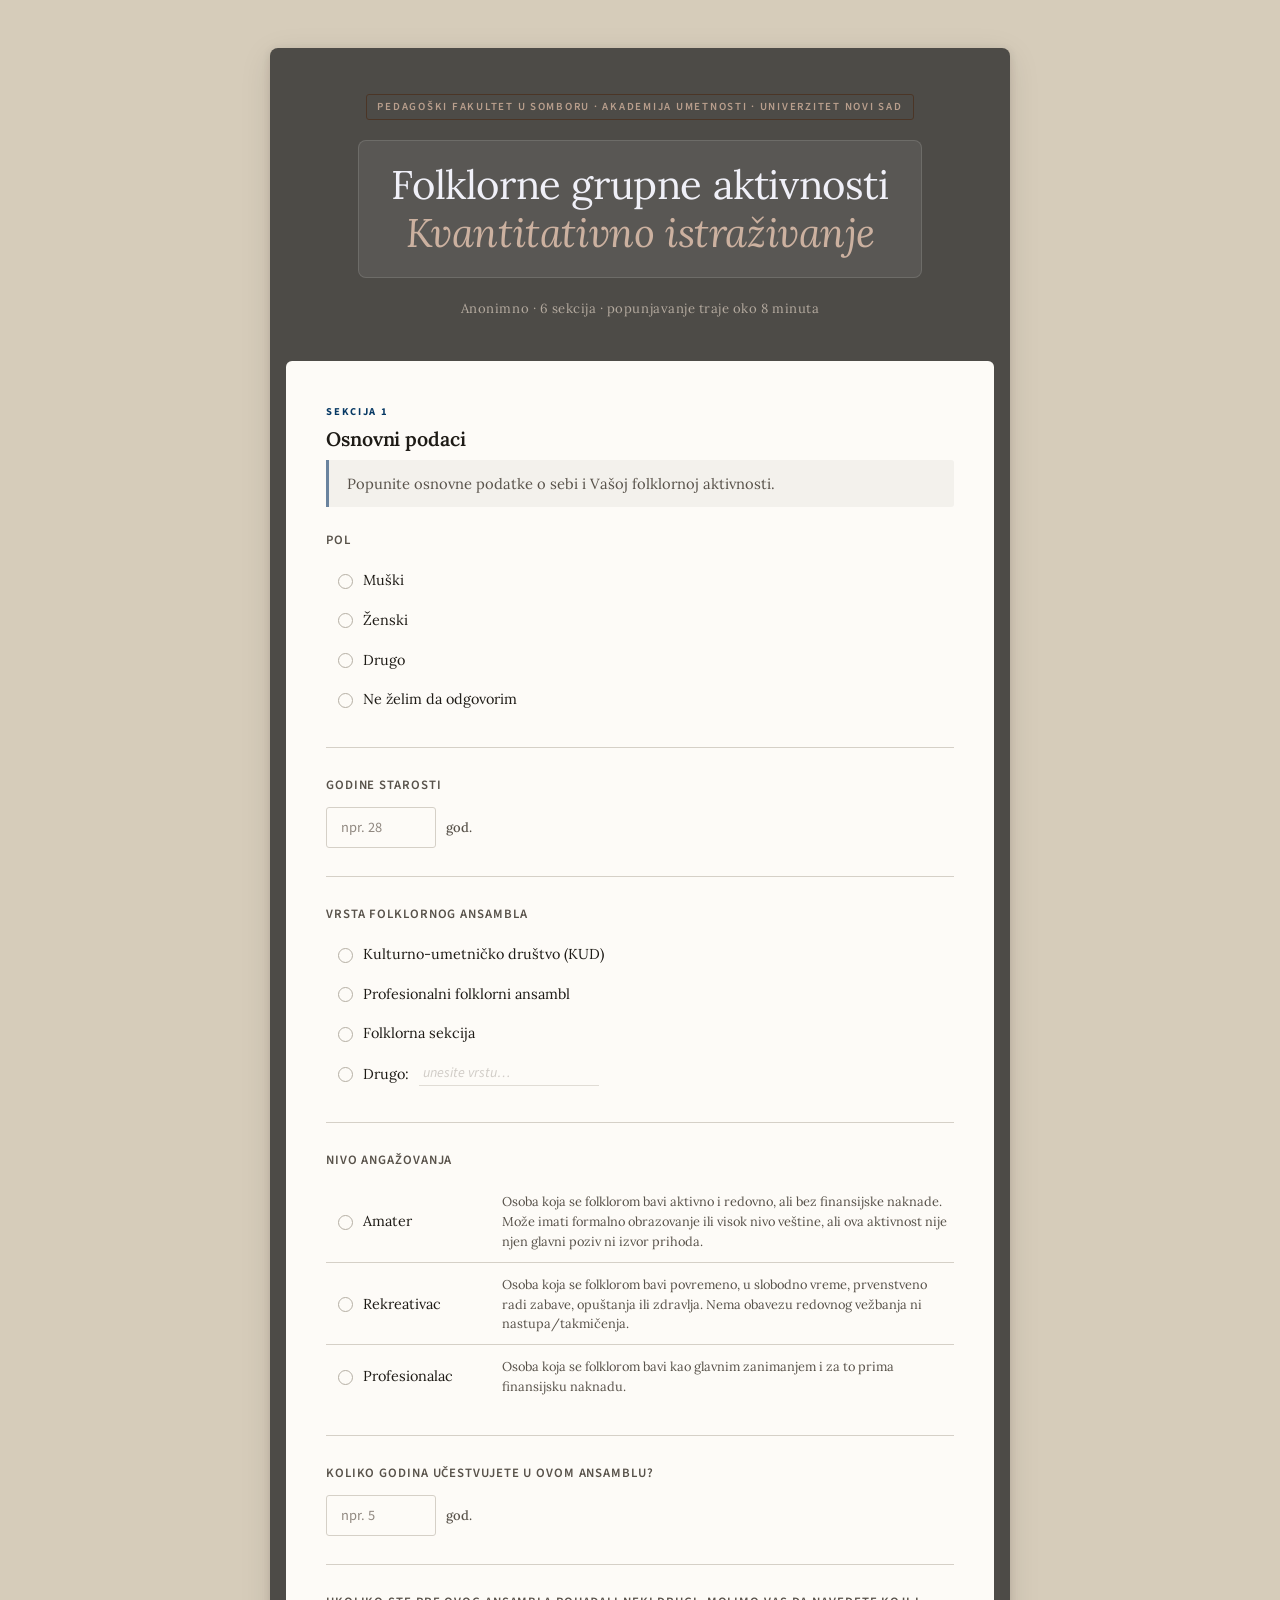
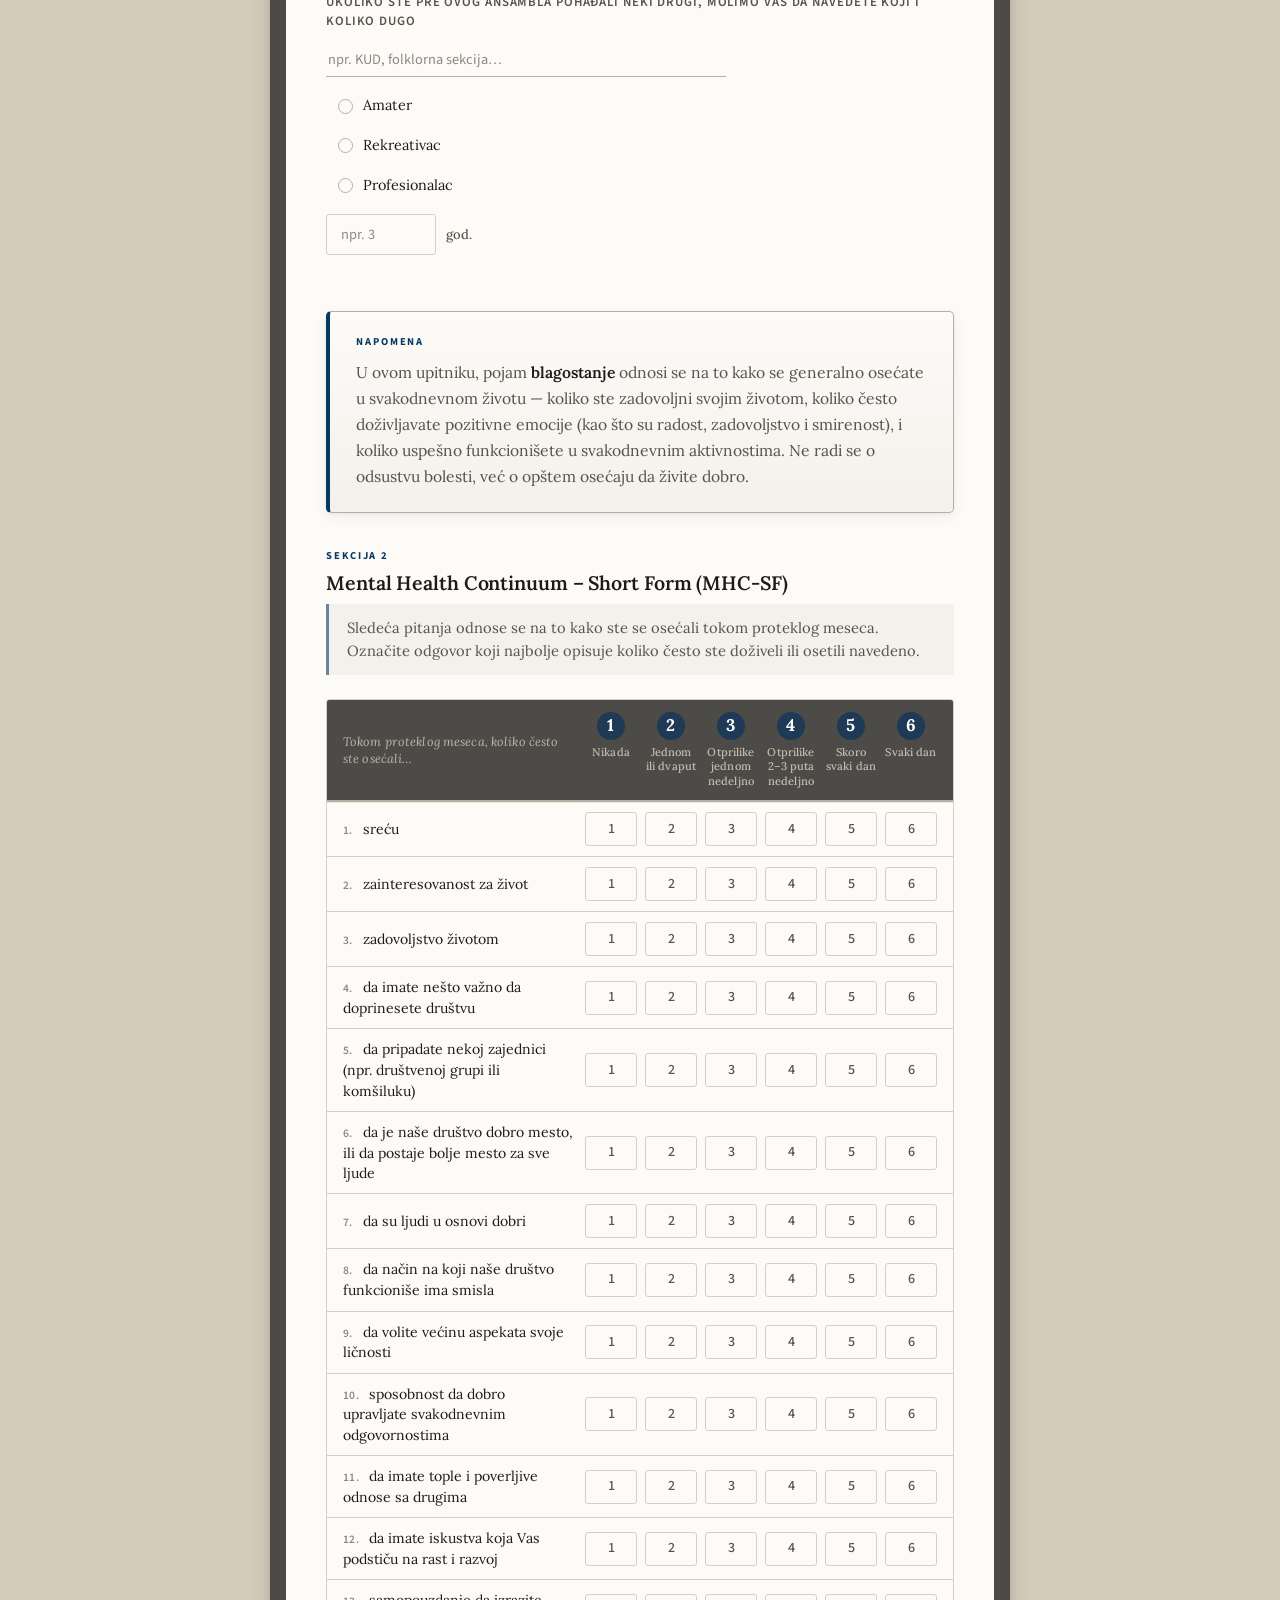
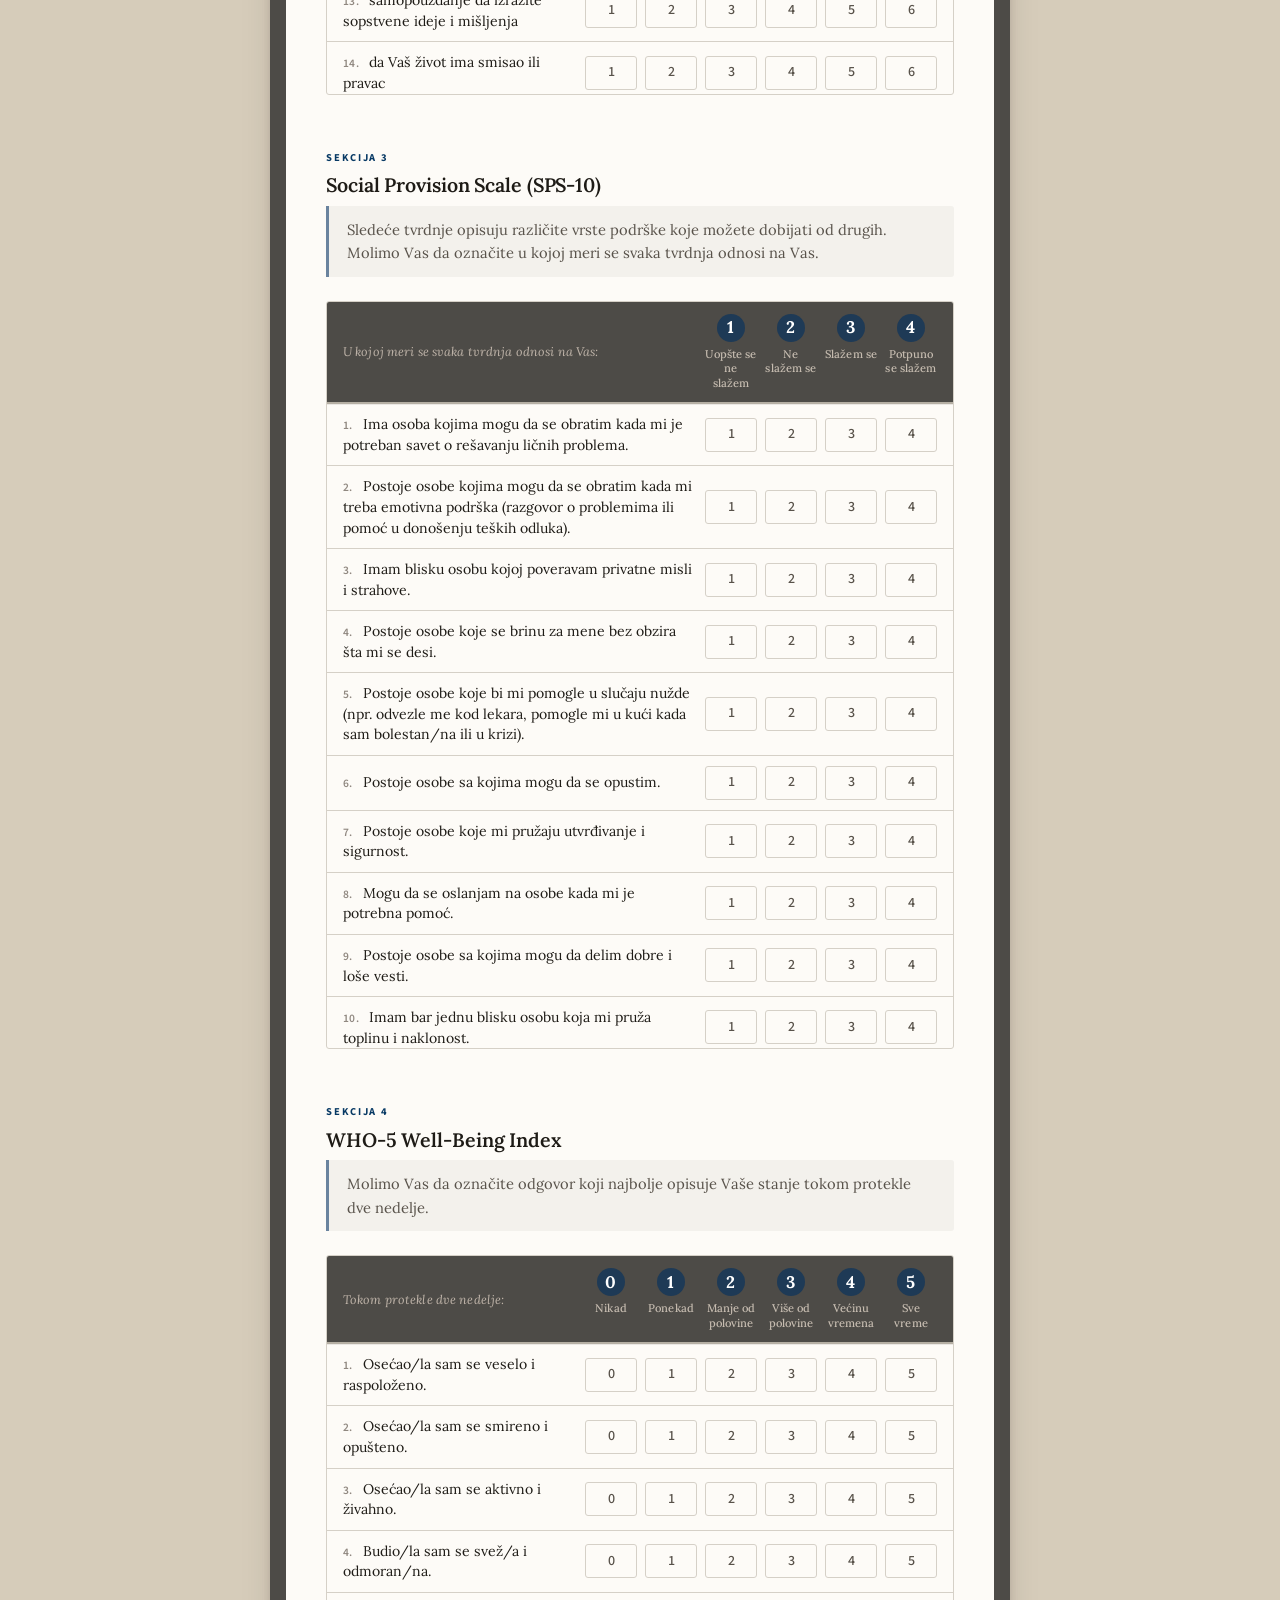
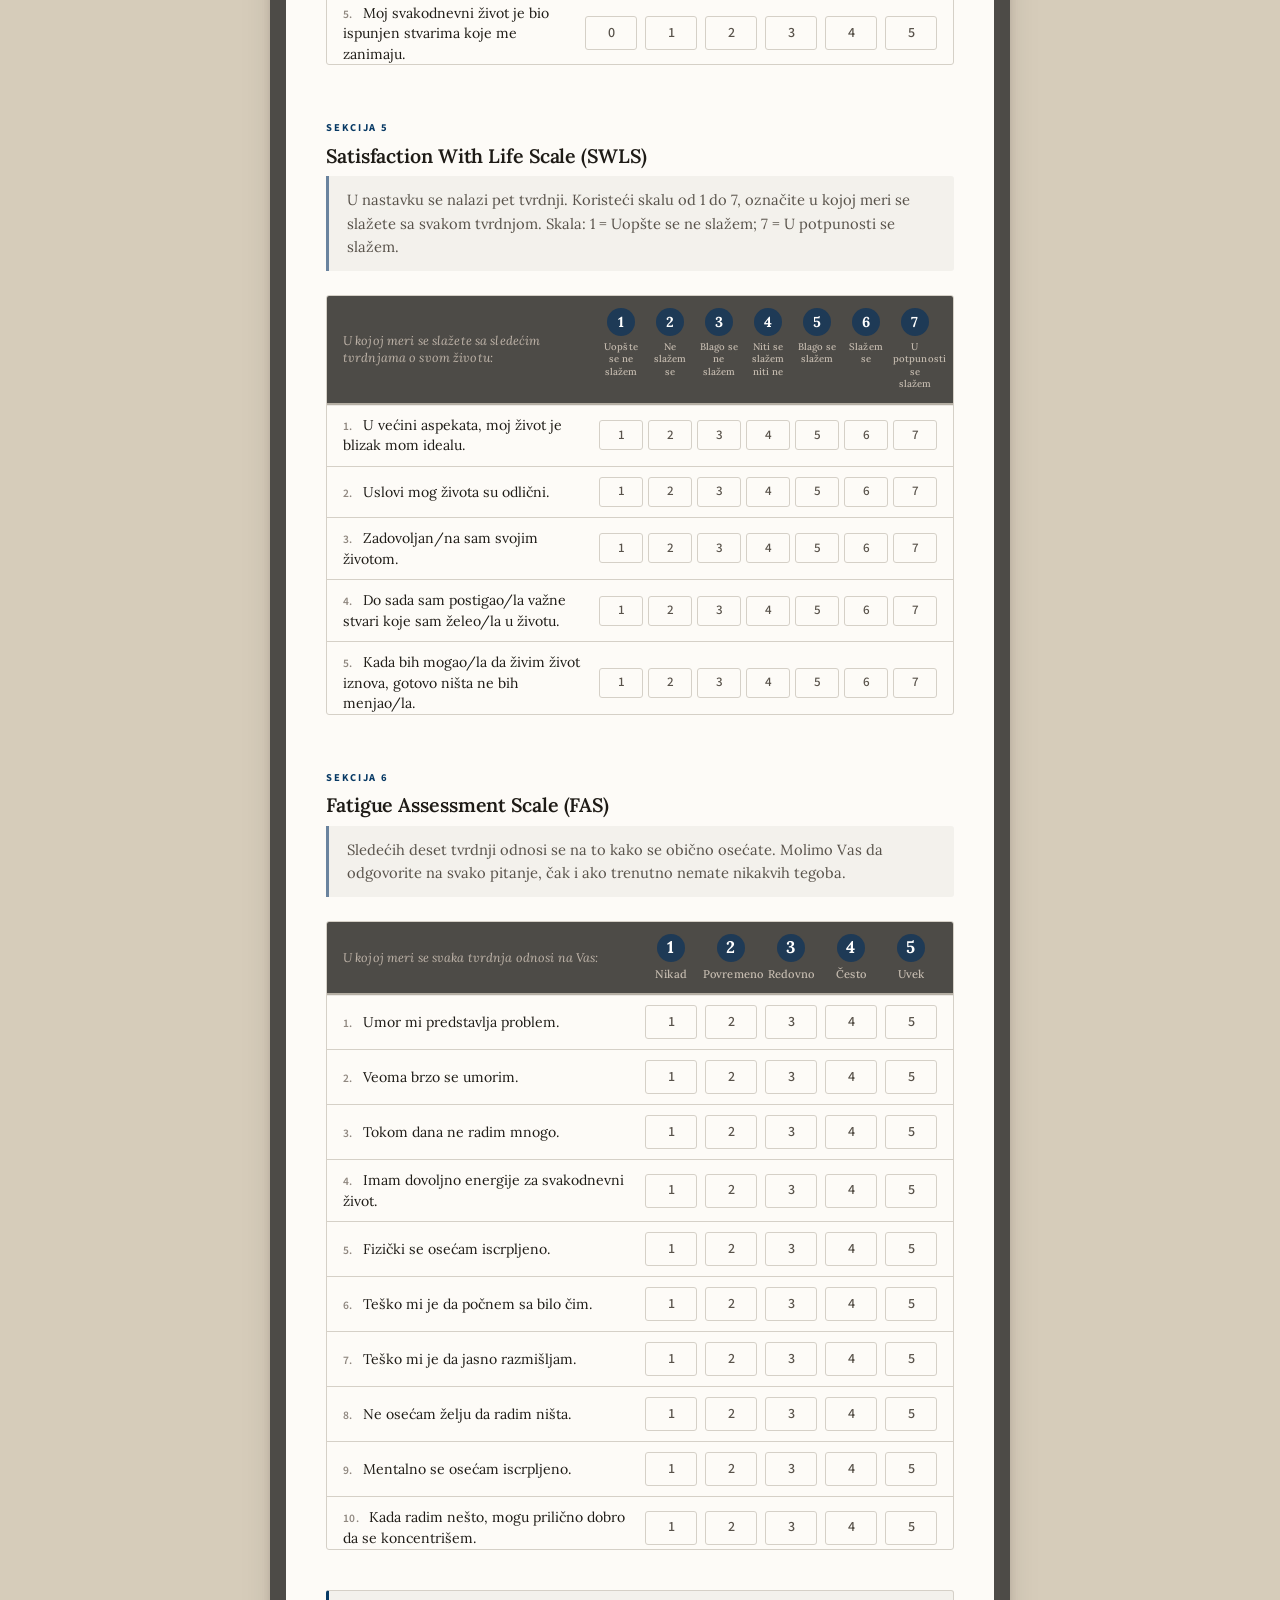
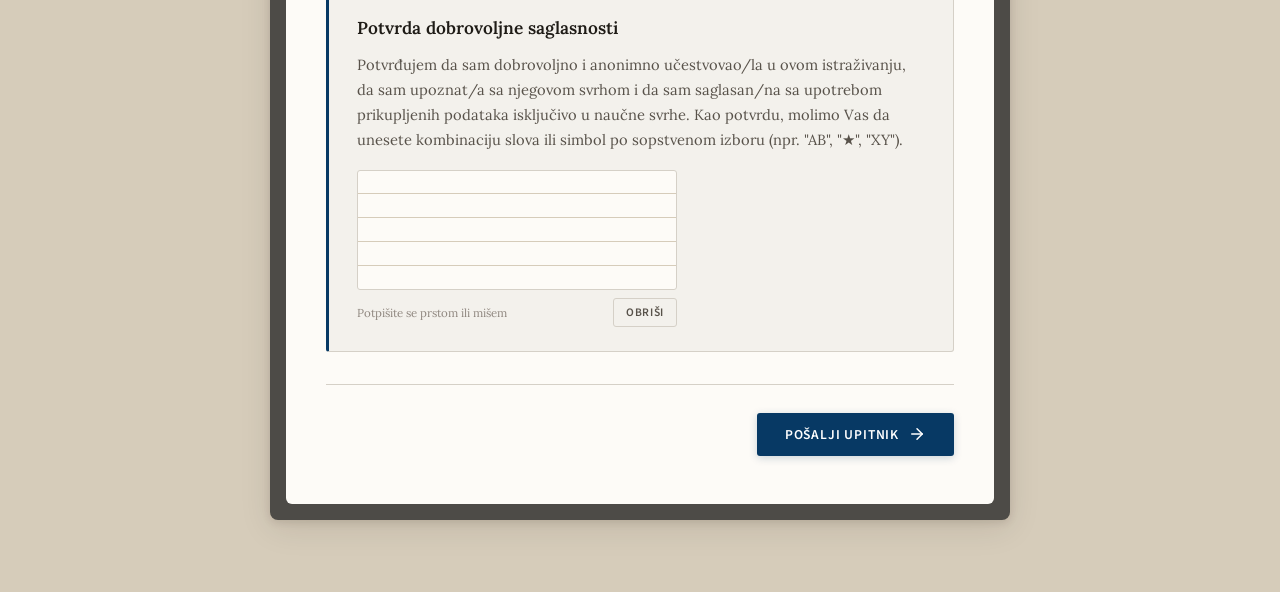
==== commit d0981532: "Preuredi sekcije upitnika i ispravi tekst skala Novi redosled (muzika i sport): demografija → napome" ====
--- a/index-folklor.html
+++ b/index-folklor.html
@@ -20,6 +20,7 @@
         </header>
 
         <form id="forma">
+            <input type="hidden" name="tip_upitnika" value="folklor">
 
             <!-- ═══════════════════════════════
                  SEKCIJA 1: DEMOGRAFSKI PODACI
@@ -107,51 +108,59 @@
             </section>
 
             <!-- ═══════════════════════════════
-                 SEKCIJA 2: MHC-SF
+                 NAPOMENA O BLAGOSTANJU
+                 ═══════════════════════════════ -->
+            <div class="napomena">
+                <p>U ovom upitniku, pojam <strong>blagostanje</strong> odnosi se na to kako se generalno osećate u svakodnevnom životu — koliko ste zadovoljni svojim životom, koliko često doživljavate pozitivne emocije (kao što su radost, zadovoljstvo i smirenost), i koliko uspešno funkcionišete u svakodnevnim aktivnostima. Ne radi se o odsustvu bolesti, već o opštem osećaju da živite dobro.</p>
+            </div>
+
+            <!-- ═══════════════════════════════
+                 MHC-SF
                  ═══════════════════════════════ -->
             <section class="sekcija">
                 <p class="skala-naslov">Mental Health Continuum – Short Form (MHC-SF)</p>
-                <p class="skala-uputstvo">Tokom prethodnog meseca, koliko često ste se osećali:</p>
+                <p class="skala-uputstvo">Sledeća pitanja odnose se na to kako ste se osećali tokom proteklog meseca. Označite odgovor koji najbolje opisuje koliko često ste doživeli ili osetili navedeno.</p>
 
                 <div class="likert-blok">
                     <div class="likert-zaglavlje">
-                        <div class="likert-pitanje">Tokom prethodnog meseca, koliko često ste se osećali:</div>
-                        <div class="likert-brojevi">
-                            <span><b>0</b><small>Nikada</small></span>
-                            <span><b>1</b><small>Jednom ili dvaput</small></span>
-                            <span><b>2</b><small>Oko jednom nedeljno</small></span>
-                            <span><b>3</b><small>Oko 2–3× nedeljno</small></span>
-                            <span><b>4</b><small>Skoro svaki dan</small></span>
-                            <span><b>5</b><small>Svaki dan</small></span>
-                        </div>
-                    </div>
-                    <div class="likert-red pitanje"><label class="likert-stavka"><span class="likert-stavka-broj">1.</span> srećno</label><div class="likert-opcije"><label class="likert-opcija"><input type="radio" name="mhc1" value="0"><span>0</span></label><label class="likert-opcija"><input type="radio" name="mhc1" value="1"><span>1</span></label><label class="likert-opcija"><input type="radio" name="mhc1" value="2"><span>2</span></label><label class="likert-opcija"><input type="radio" name="mhc1" value="3"><span>3</span></label><label class="likert-opcija"><input type="radio" name="mhc1" value="4"><span>4</span></label><label class="likert-opcija"><input type="radio" name="mhc1" value="5"><span>5</span></label></div></div>
-                    <div class="likert-red pitanje"><label class="likert-stavka"><span class="likert-stavka-broj">2.</span> zainteresovano za život</label><div class="likert-opcije"><label class="likert-opcija"><input type="radio" name="mhc2" value="0"><span>0</span></label><label class="likert-opcija"><input type="radio" name="mhc2" value="1"><span>1</span></label><label class="likert-opcija"><input type="radio" name="mhc2" value="2"><span>2</span></label><label class="likert-opcija"><input type="radio" name="mhc2" value="3"><span>3</span></label><label class="likert-opcija"><input type="radio" name="mhc2" value="4"><span>4</span></label><label class="likert-opcija"><input type="radio" name="mhc2" value="5"><span>5</span></label></div></div>
-                    <div class="likert-red pitanje"><label class="likert-stavka"><span class="likert-stavka-broj">3.</span> zadovoljno životom</label><div class="likert-opcije"><label class="likert-opcija"><input type="radio" name="mhc3" value="0"><span>0</span></label><label class="likert-opcija"><input type="radio" name="mhc3" value="1"><span>1</span></label><label class="likert-opcija"><input type="radio" name="mhc3" value="2"><span>2</span></label><label class="likert-opcija"><input type="radio" name="mhc3" value="3"><span>3</span></label><label class="likert-opcija"><input type="radio" name="mhc3" value="4"><span>4</span></label><label class="likert-opcija"><input type="radio" name="mhc3" value="5"><span>5</span></label></div></div>
-                    <div class="likert-red pitanje"><label class="likert-stavka"><span class="likert-stavka-broj">4.</span> da imate nešto važno da doprinesete društvu</label><div class="likert-opcije"><label class="likert-opcija"><input type="radio" name="mhc4" value="0"><span>0</span></label><label class="likert-opcija"><input type="radio" name="mhc4" value="1"><span>1</span></label><label class="likert-opcija"><input type="radio" name="mhc4" value="2"><span>2</span></label><label class="likert-opcija"><input type="radio" name="mhc4" value="3"><span>3</span></label><label class="likert-opcija"><input type="radio" name="mhc4" value="4"><span>4</span></label><label class="likert-opcija"><input type="radio" name="mhc4" value="5"><span>5</span></label></div></div>
-                    <div class="likert-red pitanje"><label class="likert-stavka"><span class="likert-stavka-broj">5.</span> da pripadate zajednici (kao što je komšiluk, grad ili zemlja)</label><div class="likert-opcije"><label class="likert-opcija"><input type="radio" name="mhc5" value="0"><span>0</span></label><label class="likert-opcija"><input type="radio" name="mhc5" value="1"><span>1</span></label><label class="likert-opcija"><input type="radio" name="mhc5" value="2"><span>2</span></label><label class="likert-opcija"><input type="radio" name="mhc5" value="3"><span>3</span></label><label class="likert-opcija"><input type="radio" name="mhc5" value="4"><span>4</span></label><label class="likert-opcija"><input type="radio" name="mhc5" value="5"><span>5</span></label></div></div>
-                    <div class="likert-red pitanje"><label class="likert-stavka"><span class="likert-stavka-broj">6.</span> da naše društvo postaje bolje mesto za ljude</label><div class="likert-opcije"><label class="likert-opcija"><input type="radio" name="mhc6" value="0"><span>0</span></label><label class="likert-opcija"><input type="radio" name="mhc6" value="1"><span>1</span></label><label class="likert-opcija"><input type="radio" name="mhc6" value="2"><span>2</span></label><label class="likert-opcija"><input type="radio" name="mhc6" value="3"><span>3</span></label><label class="likert-opcija"><input type="radio" name="mhc6" value="4"><span>4</span></label><label class="likert-opcija"><input type="radio" name="mhc6" value="5"><span>5</span></label></div></div>
-                    <div class="likert-red pitanje"><label class="likert-stavka"><span class="likert-stavka-broj">7.</span> da su ljudi u osnovi dobri</label><div class="likert-opcije"><label class="likert-opcija"><input type="radio" name="mhc7" value="0"><span>0</span></label><label class="likert-opcija"><input type="radio" name="mhc7" value="1"><span>1</span></label><label class="likert-opcija"><input type="radio" name="mhc7" value="2"><span>2</span></label><label class="likert-opcija"><input type="radio" name="mhc7" value="3"><span>3</span></label><label class="likert-opcija"><input type="radio" name="mhc7" value="4"><span>4</span></label><label class="likert-opcija"><input type="radio" name="mhc7" value="5"><span>5</span></label></div></div>
-                    <div class="likert-red pitanje"><label class="likert-stavka"><span class="likert-stavka-broj">8.</span> da razumete kako naše društvo funkcioniše</label><div class="likert-opcije"><label class="likert-opcija"><input type="radio" name="mhc8" value="0"><span>0</span></label><label class="likert-opcija"><input type="radio" name="mhc8" value="1"><span>1</span></label><label class="likert-opcija"><input type="radio" name="mhc8" value="2"><span>2</span></label><label class="likert-opcija"><input type="radio" name="mhc8" value="3"><span>3</span></label><label class="likert-opcija"><input type="radio" name="mhc8" value="4"><span>4</span></label><label class="likert-opcija"><input type="radio" name="mhc8" value="5"><span>5</span></label></div></div>
-                    <div class="likert-red pitanje"><label class="likert-stavka"><span class="likert-stavka-broj">9.</span> da volite većinu aspekata svoje ličnosti</label><div class="likert-opcije"><label class="likert-opcija"><input type="radio" name="mhc9" value="0"><span>0</span></label><label class="likert-opcija"><input type="radio" name="mhc9" value="1"><span>1</span></label><label class="likert-opcija"><input type="radio" name="mhc9" value="2"><span>2</span></label><label class="likert-opcija"><input type="radio" name="mhc9" value="3"><span>3</span></label><label class="likert-opcija"><input type="radio" name="mhc9" value="4"><span>4</span></label><label class="likert-opcija"><input type="radio" name="mhc9" value="5"><span>5</span></label></div></div>
-                    <div class="likert-red pitanje"><label class="likert-stavka"><span class="likert-stavka-broj">10.</span> da dobro upravljate odgovornostima svakodnevnog života</label><div class="likert-opcije"><label class="likert-opcija"><input type="radio" name="mhc10" value="0"><span>0</span></label><label class="likert-opcija"><input type="radio" name="mhc10" value="1"><span>1</span></label><label class="likert-opcija"><input type="radio" name="mhc10" value="2"><span>2</span></label><label class="likert-opcija"><input type="radio" name="mhc10" value="3"><span>3</span></label><label class="likert-opcija"><input type="radio" name="mhc10" value="4"><span>4</span></label><label class="likert-opcija"><input type="radio" name="mhc10" value="5"><span>5</span></label></div></div>
-                    <div class="likert-red pitanje"><label class="likert-stavka"><span class="likert-stavka-broj">11.</span> da imate tople i poverljive odnose sa drugima</label><div class="likert-opcije"><label class="likert-opcija"><input type="radio" name="mhc11" value="0"><span>0</span></label><label class="likert-opcija"><input type="radio" name="mhc11" value="1"><span>1</span></label><label class="likert-opcija"><input type="radio" name="mhc11" value="2"><span>2</span></label><label class="likert-opcija"><input type="radio" name="mhc11" value="3"><span>3</span></label><label class="likert-opcija"><input type="radio" name="mhc11" value="4"><span>4</span></label><label class="likert-opcija"><input type="radio" name="mhc11" value="5"><span>5</span></label></div></div>
-                    <div class="likert-red pitanje"><label class="likert-stavka"><span class="likert-stavka-broj">12.</span> da imate iskustva koja Vas podstiču na rast i razvoj kao osobu</label><div class="likert-opcije"><label class="likert-opcija"><input type="radio" name="mhc12" value="0"><span>0</span></label><label class="likert-opcija"><input type="radio" name="mhc12" value="1"><span>1</span></label><label class="likert-opcija"><input type="radio" name="mhc12" value="2"><span>2</span></label><label class="likert-opcija"><input type="radio" name="mhc12" value="3"><span>3</span></label><label class="likert-opcija"><input type="radio" name="mhc12" value="4"><span>4</span></label><label class="likert-opcija"><input type="radio" name="mhc12" value="5"><span>5</span></label></div></div>
-                    <div class="likert-red pitanje"><label class="likert-stavka"><span class="likert-stavka-broj">13.</span> sigurno u iznošenju sopstvenih ideja i mišljenja</label><div class="likert-opcije"><label class="likert-opcija"><input type="radio" name="mhc13" value="0"><span>0</span></label><label class="likert-opcija"><input type="radio" name="mhc13" value="1"><span>1</span></label><label class="likert-opcija"><input type="radio" name="mhc13" value="2"><span>2</span></label><label class="likert-opcija"><input type="radio" name="mhc13" value="3"><span>3</span></label><label class="likert-opcija"><input type="radio" name="mhc13" value="4"><span>4</span></label><label class="likert-opcija"><input type="radio" name="mhc13" value="5"><span>5</span></label></div></div>
-                    <div class="likert-red pitanje"><label class="likert-stavka"><span class="likert-stavka-broj">14.</span> da Vaš život ima smisao i svrhu</label><div class="likert-opcije"><label class="likert-opcija"><input type="radio" name="mhc14" value="0"><span>0</span></label><label class="likert-opcija"><input type="radio" name="mhc14" value="1"><span>1</span></label><label class="likert-opcija"><input type="radio" name="mhc14" value="2"><span>2</span></label><label class="likert-opcija"><input type="radio" name="mhc14" value="3"><span>3</span></label><label class="likert-opcija"><input type="radio" name="mhc14" value="4"><span>4</span></label><label class="likert-opcija"><input type="radio" name="mhc14" value="5"><span>5</span></label></div></div>
-                </div>
-            </section>
-
-            <!-- ═══════════════════════════════
-                 SEKCIJA 3: SPS-10
+                        <div class="likert-pitanje">Tokom proteklog meseca, koliko često ste osećali…</div>
+                        <div class="likert-brojevi">
+                            <span><b>1</b><small>Nikada</small></span>
+                            <span><b>2</b><small>Jednom ili dvaput</small></span>
+                            <span><b>3</b><small>Otprilike jednom nedeljno</small></span>
+                            <span><b>4</b><small>Otprilike 2–3 puta nedeljno</small></span>
+                            <span><b>5</b><small>Skoro svaki dan</small></span>
+                            <span><b>6</b><small>Svaki dan</small></span>
+                        </div>
+                    </div>
+
+                    <div class="likert-red pitanje"><label class="likert-stavka"><span class="likert-stavka-broj">1.</span> sreću</label><div class="likert-opcije"><label class="likert-opcija"><input type="radio" name="mhc1" value="1"><span>1</span></label><label class="likert-opcija"><input type="radio" name="mhc1" value="2"><span>2</span></label><label class="likert-opcija"><input type="radio" name="mhc1" value="3"><span>3</span></label><label class="likert-opcija"><input type="radio" name="mhc1" value="4"><span>4</span></label><label class="likert-opcija"><input type="radio" name="mhc1" value="5"><span>5</span></label><label class="likert-opcija"><input type="radio" name="mhc1" value="6"><span>6</span></label></div></div>
+                    <div class="likert-red pitanje"><label class="likert-stavka"><span class="likert-stavka-broj">2.</span> zainteresovanost za život</label><div class="likert-opcije"><label class="likert-opcija"><input type="radio" name="mhc2" value="1"><span>1</span></label><label class="likert-opcija"><input type="radio" name="mhc2" value="2"><span>2</span></label><label class="likert-opcija"><input type="radio" name="mhc2" value="3"><span>3</span></label><label class="likert-opcija"><input type="radio" name="mhc2" value="4"><span>4</span></label><label class="likert-opcija"><input type="radio" name="mhc2" value="5"><span>5</span></label><label class="likert-opcija"><input type="radio" name="mhc2" value="6"><span>6</span></label></div></div>
+                    <div class="likert-red pitanje"><label class="likert-stavka"><span class="likert-stavka-broj">3.</span> zadovoljstvo životom</label><div class="likert-opcije"><label class="likert-opcija"><input type="radio" name="mhc3" value="1"><span>1</span></label><label class="likert-opcija"><input type="radio" name="mhc3" value="2"><span>2</span></label><label class="likert-opcija"><input type="radio" name="mhc3" value="3"><span>3</span></label><label class="likert-opcija"><input type="radio" name="mhc3" value="4"><span>4</span></label><label class="likert-opcija"><input type="radio" name="mhc3" value="5"><span>5</span></label><label class="likert-opcija"><input type="radio" name="mhc3" value="6"><span>6</span></label></div></div>
+                    <div class="likert-red pitanje"><label class="likert-stavka"><span class="likert-stavka-broj">4.</span> da imate nešto važno da doprinesete društvu</label><div class="likert-opcije"><label class="likert-opcija"><input type="radio" name="mhc4" value="1"><span>1</span></label><label class="likert-opcija"><input type="radio" name="mhc4" value="2"><span>2</span></label><label class="likert-opcija"><input type="radio" name="mhc4" value="3"><span>3</span></label><label class="likert-opcija"><input type="radio" name="mhc4" value="4"><span>4</span></label><label class="likert-opcija"><input type="radio" name="mhc4" value="5"><span>5</span></label><label class="likert-opcija"><input type="radio" name="mhc4" value="6"><span>6</span></label></div></div>
+                    <div class="likert-red pitanje"><label class="likert-stavka"><span class="likert-stavka-broj">5.</span> da pripadate nekoj zajednici (npr. društvenoj grupi ili komšiluku)</label><div class="likert-opcije"><label class="likert-opcija"><input type="radio" name="mhc5" value="1"><span>1</span></label><label class="likert-opcija"><input type="radio" name="mhc5" value="2"><span>2</span></label><label class="likert-opcija"><input type="radio" name="mhc5" value="3"><span>3</span></label><label class="likert-opcija"><input type="radio" name="mhc5" value="4"><span>4</span></label><label class="likert-opcija"><input type="radio" name="mhc5" value="5"><span>5</span></label><label class="likert-opcija"><input type="radio" name="mhc5" value="6"><span>6</span></label></div></div>
+                    <div class="likert-red pitanje"><label class="likert-stavka"><span class="likert-stavka-broj">6.</span> da je naše društvo dobro mesto, ili da postaje bolje mesto za sve ljude</label><div class="likert-opcije"><label class="likert-opcija"><input type="radio" name="mhc6" value="1"><span>1</span></label><label class="likert-opcija"><input type="radio" name="mhc6" value="2"><span>2</span></label><label class="likert-opcija"><input type="radio" name="mhc6" value="3"><span>3</span></label><label class="likert-opcija"><input type="radio" name="mhc6" value="4"><span>4</span></label><label class="likert-opcija"><input type="radio" name="mhc6" value="5"><span>5</span></label><label class="likert-opcija"><input type="radio" name="mhc6" value="6"><span>6</span></label></div></div>
+                    <div class="likert-red pitanje"><label class="likert-stavka"><span class="likert-stavka-broj">7.</span> da su ljudi u osnovi dobri</label><div class="likert-opcije"><label class="likert-opcija"><input type="radio" name="mhc7" value="1"><span>1</span></label><label class="likert-opcija"><input type="radio" name="mhc7" value="2"><span>2</span></label><label class="likert-opcija"><input type="radio" name="mhc7" value="3"><span>3</span></label><label class="likert-opcija"><input type="radio" name="mhc7" value="4"><span>4</span></label><label class="likert-opcija"><input type="radio" name="mhc7" value="5"><span>5</span></label><label class="likert-opcija"><input type="radio" name="mhc7" value="6"><span>6</span></label></div></div>
+                    <div class="likert-red pitanje"><label class="likert-stavka"><span class="likert-stavka-broj">8.</span> da način na koji naše društvo funkcioniše ima smisla</label><div class="likert-opcije"><label class="likert-opcija"><input type="radio" name="mhc8" value="1"><span>1</span></label><label class="likert-opcija"><input type="radio" name="mhc8" value="2"><span>2</span></label><label class="likert-opcija"><input type="radio" name="mhc8" value="3"><span>3</span></label><label class="likert-opcija"><input type="radio" name="mhc8" value="4"><span>4</span></label><label class="likert-opcija"><input type="radio" name="mhc8" value="5"><span>5</span></label><label class="likert-opcija"><input type="radio" name="mhc8" value="6"><span>6</span></label></div></div>
+                    <div class="likert-red pitanje"><label class="likert-stavka"><span class="likert-stavka-broj">9.</span> da volite većinu aspekata svoje ličnosti</label><div class="likert-opcije"><label class="likert-opcija"><input type="radio" name="mhc9" value="1"><span>1</span></label><label class="likert-opcija"><input type="radio" name="mhc9" value="2"><span>2</span></label><label class="likert-opcija"><input type="radio" name="mhc9" value="3"><span>3</span></label><label class="likert-opcija"><input type="radio" name="mhc9" value="4"><span>4</span></label><label class="likert-opcija"><input type="radio" name="mhc9" value="5"><span>5</span></label><label class="likert-opcija"><input type="radio" name="mhc9" value="6"><span>6</span></label></div></div>
+                    <div class="likert-red pitanje"><label class="likert-stavka"><span class="likert-stavka-broj">10.</span> sposobnost da dobro upravljate svakodnevnim odgovornostima</label><div class="likert-opcije"><label class="likert-opcija"><input type="radio" name="mhc10" value="1"><span>1</span></label><label class="likert-opcija"><input type="radio" name="mhc10" value="2"><span>2</span></label><label class="likert-opcija"><input type="radio" name="mhc10" value="3"><span>3</span></label><label class="likert-opcija"><input type="radio" name="mhc10" value="4"><span>4</span></label><label class="likert-opcija"><input type="radio" name="mhc10" value="5"><span>5</span></label><label class="likert-opcija"><input type="radio" name="mhc10" value="6"><span>6</span></label></div></div>
+                    <div class="likert-red pitanje"><label class="likert-stavka"><span class="likert-stavka-broj">11.</span> da imate tople i poverljive odnose sa drugima</label><div class="likert-opcije"><label class="likert-opcija"><input type="radio" name="mhc11" value="1"><span>1</span></label><label class="likert-opcija"><input type="radio" name="mhc11" value="2"><span>2</span></label><label class="likert-opcija"><input type="radio" name="mhc11" value="3"><span>3</span></label><label class="likert-opcija"><input type="radio" name="mhc11" value="4"><span>4</span></label><label class="likert-opcija"><input type="radio" name="mhc11" value="5"><span>5</span></label><label class="likert-opcija"><input type="radio" name="mhc11" value="6"><span>6</span></label></div></div>
+                    <div class="likert-red pitanje"><label class="likert-stavka"><span class="likert-stavka-broj">12.</span> da imate iskustva koja Vas podstiču na rast i razvoj</label><div class="likert-opcije"><label class="likert-opcija"><input type="radio" name="mhc12" value="1"><span>1</span></label><label class="likert-opcija"><input type="radio" name="mhc12" value="2"><span>2</span></label><label class="likert-opcija"><input type="radio" name="mhc12" value="3"><span>3</span></label><label class="likert-opcija"><input type="radio" name="mhc12" value="4"><span>4</span></label><label class="likert-opcija"><input type="radio" name="mhc12" value="5"><span>5</span></label><label class="likert-opcija"><input type="radio" name="mhc12" value="6"><span>6</span></label></div></div>
+                    <div class="likert-red pitanje"><label class="likert-stavka"><span class="likert-stavka-broj">13.</span> samopouzdanje da izrazite sopstvene ideje i mišljenja</label><div class="likert-opcije"><label class="likert-opcija"><input type="radio" name="mhc13" value="1"><span>1</span></label><label class="likert-opcija"><input type="radio" name="mhc13" value="2"><span>2</span></label><label class="likert-opcija"><input type="radio" name="mhc13" value="3"><span>3</span></label><label class="likert-opcija"><input type="radio" name="mhc13" value="4"><span>4</span></label><label class="likert-opcija"><input type="radio" name="mhc13" value="5"><span>5</span></label><label class="likert-opcija"><input type="radio" name="mhc13" value="6"><span>6</span></label></div></div>
+                    <div class="likert-red pitanje"><label class="likert-stavka"><span class="likert-stavka-broj">14.</span> da Vaš život ima smisao ili pravac</label><div class="likert-opcije"><label class="likert-opcija"><input type="radio" name="mhc14" value="1"><span>1</span></label><label class="likert-opcija"><input type="radio" name="mhc14" value="2"><span>2</span></label><label class="likert-opcija"><input type="radio" name="mhc14" value="3"><span>3</span></label><label class="likert-opcija"><input type="radio" name="mhc14" value="4"><span>4</span></label><label class="likert-opcija"><input type="radio" name="mhc14" value="5"><span>5</span></label><label class="likert-opcija"><input type="radio" name="mhc14" value="6"><span>6</span></label></div></div>
+                </div>
+            </section>
+
+            <!-- ═══════════════════════════════
+                 SPS-10
                  ═══════════════════════════════ -->
             <section class="sekcija">
                 <p class="skala-naslov">Social Provision Scale (SPS-10)</p>
-                <p class="skala-uputstvo">Pročitajte svaku tvrdnju i označite u kojoj meri se sa njom slažete.</p>
+                <p class="skala-uputstvo">Sledeće tvrdnje opisuju različite vrste podrške koje možete dobijati od drugih. Molimo Vas da označite u kojoj meri se svaka tvrdnja odnosi na Vas.</p>
 
                 <div class="likert-blok">
                     <div class="likert-zaglavlje">
-                        <div class="likert-pitanje">U kojoj meri se slažete sa sledećim tvrdnjama:</div>
+                        <div class="likert-pitanje">U kojoj meri se svaka tvrdnja odnosi na Vas:</div>
                         <div class="likert-brojevi">
                             <span><b>1</b><small>Uopšte se ne slažem</small></span>
                             <span><b>2</b><small>Ne slažem se</small></span>
@@ -159,29 +168,30 @@
                             <span><b>4</b><small>Potpuno se slažem</small></span>
                         </div>
                     </div>
-                    <div class="likert-red pitanje"><label class="likert-stavka"><span class="likert-stavka-broj">1.</span> Postoji posebna osoba koja mi je bliska i u čijem se prisustvu osećam sigurno.</label><div class="likert-opcije"><label class="likert-opcija"><input type="radio" name="sps1" value="1"><span>1</span></label><label class="likert-opcija"><input type="radio" name="sps1" value="2"><span>2</span></label><label class="likert-opcija"><input type="radio" name="sps1" value="3"><span>3</span></label><label class="likert-opcija"><input type="radio" name="sps1" value="4"><span>4</span></label></div></div>
-                    <div class="likert-red pitanje"><label class="likert-stavka"><span class="likert-stavka-broj">2.</span> Imam osećaj da sam deo grupe ljudi koji dele moje stavove i interesovanja.</label><div class="likert-opcije"><label class="likert-opcija"><input type="radio" name="sps2" value="1"><span>1</span></label><label class="likert-opcija"><input type="radio" name="sps2" value="2"><span>2</span></label><label class="likert-opcija"><input type="radio" name="sps2" value="3"><span>3</span></label><label class="likert-opcija"><input type="radio" name="sps2" value="4"><span>4</span></label></div></div>
-                    <div class="likert-red pitanje"><label class="likert-stavka"><span class="likert-stavka-broj">3.</span> Ima osoba koje bi mi se obratile za savet jer cene moje mišljenje.</label><div class="likert-opcije"><label class="likert-opcija"><input type="radio" name="sps3" value="1"><span>1</span></label><label class="likert-opcija"><input type="radio" name="sps3" value="2"><span>2</span></label><label class="likert-opcija"><input type="radio" name="sps3" value="3"><span>3</span></label><label class="likert-opcija"><input type="radio" name="sps3" value="4"><span>4</span></label></div></div>
-                    <div class="likert-red pitanje"><label class="likert-stavka"><span class="likert-stavka-broj">4.</span> Postoji osoba na koju se mogu osloniti ako mi zatreba pomoć.</label><div class="likert-opcije"><label class="likert-opcija"><input type="radio" name="sps4" value="1"><span>1</span></label><label class="likert-opcija"><input type="radio" name="sps4" value="2"><span>2</span></label><label class="likert-opcija"><input type="radio" name="sps4" value="3"><span>3</span></label><label class="likert-opcija"><input type="radio" name="sps4" value="4"><span>4</span></label></div></div>
-                    <div class="likert-red pitanje"><label class="likert-stavka"><span class="likert-stavka-broj">5.</span> Ima neko sa kim mogu slobodno razgovarati o problemima koji me muče.</label><div class="likert-opcije"><label class="likert-opcija"><input type="radio" name="sps5" value="1"><span>1</span></label><label class="likert-opcija"><input type="radio" name="sps5" value="2"><span>2</span></label><label class="likert-opcija"><input type="radio" name="sps5" value="3"><span>3</span></label><label class="likert-opcija"><input type="radio" name="sps5" value="4"><span>4</span></label></div></div>
-                    <div class="likert-red pitanje"><label class="likert-stavka"><span class="likert-stavka-broj">6.</span> Postoje osobe čija me dobrobit zanima i kojima mogu pružiti pomoć i podršku.</label><div class="likert-opcije"><label class="likert-opcija"><input type="radio" name="sps6" value="1"><span>1</span></label><label class="likert-opcija"><input type="radio" name="sps6" value="2"><span>2</span></label><label class="likert-opcija"><input type="radio" name="sps6" value="3"><span>3</span></label><label class="likert-opcija"><input type="radio" name="sps6" value="4"><span>4</span></label></div></div>
-                    <div class="likert-red pitanje"><label class="likert-stavka"><span class="likert-stavka-broj">7.</span> Ima neko sa kim mogu podeliti i radost i tugu.</label><div class="likert-opcije"><label class="likert-opcija"><input type="radio" name="sps7" value="1"><span>1</span></label><label class="likert-opcija"><input type="radio" name="sps7" value="2"><span>2</span></label><label class="likert-opcija"><input type="radio" name="sps7" value="3"><span>3</span></label><label class="likert-opcija"><input type="radio" name="sps7" value="4"><span>4</span></label></div></div>
-                    <div class="likert-red pitanje"><label class="likert-stavka"><span class="likert-stavka-broj">8.</span> Imam bliske veze sa grupom prijatelja.</label><div class="likert-opcije"><label class="likert-opcija"><input type="radio" name="sps8" value="1"><span>1</span></label><label class="likert-opcija"><input type="radio" name="sps8" value="2"><span>2</span></label><label class="likert-opcija"><input type="radio" name="sps8" value="3"><span>3</span></label><label class="likert-opcija"><input type="radio" name="sps8" value="4"><span>4</span></label></div></div>
-                    <div class="likert-red pitanje"><label class="likert-stavka"><span class="likert-stavka-broj">9.</span> Postoje osobe koje me cene i prepoznaju moje vrednosti i sposobnosti.</label><div class="likert-opcije"><label class="likert-opcija"><input type="radio" name="sps9" value="1"><span>1</span></label><label class="likert-opcija"><input type="radio" name="sps9" value="2"><span>2</span></label><label class="likert-opcija"><input type="radio" name="sps9" value="3"><span>3</span></label><label class="likert-opcija"><input type="radio" name="sps9" value="4"><span>4</span></label></div></div>
-                    <div class="likert-red pitanje"><label class="likert-stavka"><span class="likert-stavka-broj">10.</span> Ima neko na koga se mogu osloniti ako mi zatreba pomoć ili savet u teškim situacijama.</label><div class="likert-opcije"><label class="likert-opcija"><input type="radio" name="sps10" value="1"><span>1</span></label><label class="likert-opcija"><input type="radio" name="sps10" value="2"><span>2</span></label><label class="likert-opcija"><input type="radio" name="sps10" value="3"><span>3</span></label><label class="likert-opcija"><input type="radio" name="sps10" value="4"><span>4</span></label></div></div>
-                </div>
-            </section>
-
-            <!-- ═══════════════════════════════
-                 SEKCIJA 4: WHO-5
+
+                    <div class="likert-red pitanje"><label class="likert-stavka"><span class="likert-stavka-broj">1.</span> Ima osoba kojima mogu da se obratim kada mi je potreban savet o rešavanju ličnih problema.</label><div class="likert-opcije"><label class="likert-opcija"><input type="radio" name="sps1" value="1"><span>1</span></label><label class="likert-opcija"><input type="radio" name="sps1" value="2"><span>2</span></label><label class="likert-opcija"><input type="radio" name="sps1" value="3"><span>3</span></label><label class="likert-opcija"><input type="radio" name="sps1" value="4"><span>4</span></label></div></div>
+                    <div class="likert-red pitanje"><label class="likert-stavka"><span class="likert-stavka-broj">2.</span> Postoje osobe kojima mogu da se obratim kada mi treba emotivna podrška (razgovor o problemima ili pomoć u donošenju teških odluka).</label><div class="likert-opcije"><label class="likert-opcija"><input type="radio" name="sps2" value="1"><span>1</span></label><label class="likert-opcija"><input type="radio" name="sps2" value="2"><span>2</span></label><label class="likert-opcija"><input type="radio" name="sps2" value="3"><span>3</span></label><label class="likert-opcija"><input type="radio" name="sps2" value="4"><span>4</span></label></div></div>
+                    <div class="likert-red pitanje"><label class="likert-stavka"><span class="likert-stavka-broj">3.</span> Imam blisku osobu kojoj poveravam privatne misli i strahove.</label><div class="likert-opcije"><label class="likert-opcija"><input type="radio" name="sps3" value="1"><span>1</span></label><label class="likert-opcija"><input type="radio" name="sps3" value="2"><span>2</span></label><label class="likert-opcija"><input type="radio" name="sps3" value="3"><span>3</span></label><label class="likert-opcija"><input type="radio" name="sps3" value="4"><span>4</span></label></div></div>
+                    <div class="likert-red pitanje"><label class="likert-stavka"><span class="likert-stavka-broj">4.</span> Postoje osobe koje se brinu za mene bez obzira šta mi se desi.</label><div class="likert-opcije"><label class="likert-opcija"><input type="radio" name="sps4" value="1"><span>1</span></label><label class="likert-opcija"><input type="radio" name="sps4" value="2"><span>2</span></label><label class="likert-opcija"><input type="radio" name="sps4" value="3"><span>3</span></label><label class="likert-opcija"><input type="radio" name="sps4" value="4"><span>4</span></label></div></div>
+                    <div class="likert-red pitanje"><label class="likert-stavka"><span class="likert-stavka-broj">5.</span> Postoje osobe koje bi mi pomogle u slučaju nužde (npr. odvezle me kod lekara, pomogle mi u kući kada sam bolestan/na ili u krizi).</label><div class="likert-opcije"><label class="likert-opcija"><input type="radio" name="sps5" value="1"><span>1</span></label><label class="likert-opcija"><input type="radio" name="sps5" value="2"><span>2</span></label><label class="likert-opcija"><input type="radio" name="sps5" value="3"><span>3</span></label><label class="likert-opcija"><input type="radio" name="sps5" value="4"><span>4</span></label></div></div>
+                    <div class="likert-red pitanje"><label class="likert-stavka"><span class="likert-stavka-broj">6.</span> Postoje osobe sa kojima mogu da se opustim.</label><div class="likert-opcije"><label class="likert-opcija"><input type="radio" name="sps6" value="1"><span>1</span></label><label class="likert-opcija"><input type="radio" name="sps6" value="2"><span>2</span></label><label class="likert-opcija"><input type="radio" name="sps6" value="3"><span>3</span></label><label class="likert-opcija"><input type="radio" name="sps6" value="4"><span>4</span></label></div></div>
+                    <div class="likert-red pitanje"><label class="likert-stavka"><span class="likert-stavka-broj">7.</span> Postoje osobe koje mi pružaju utvrđivanje i sigurnost.</label><div class="likert-opcije"><label class="likert-opcija"><input type="radio" name="sps7" value="1"><span>1</span></label><label class="likert-opcija"><input type="radio" name="sps7" value="2"><span>2</span></label><label class="likert-opcija"><input type="radio" name="sps7" value="3"><span>3</span></label><label class="likert-opcija"><input type="radio" name="sps7" value="4"><span>4</span></label></div></div>
+                    <div class="likert-red pitanje"><label class="likert-stavka"><span class="likert-stavka-broj">8.</span> Mogu da se oslanjam na osobe kada mi je potrebna pomoć.</label><div class="likert-opcije"><label class="likert-opcija"><input type="radio" name="sps8" value="1"><span>1</span></label><label class="likert-opcija"><input type="radio" name="sps8" value="2"><span>2</span></label><label class="likert-opcija"><input type="radio" name="sps8" value="3"><span>3</span></label><label class="likert-opcija"><input type="radio" name="sps8" value="4"><span>4</span></label></div></div>
+                    <div class="likert-red pitanje"><label class="likert-stavka"><span class="likert-stavka-broj">9.</span> Postoje osobe sa kojima mogu da delim dobre i loše vesti.</label><div class="likert-opcije"><label class="likert-opcija"><input type="radio" name="sps9" value="1"><span>1</span></label><label class="likert-opcija"><input type="radio" name="sps9" value="2"><span>2</span></label><label class="likert-opcija"><input type="radio" name="sps9" value="3"><span>3</span></label><label class="likert-opcija"><input type="radio" name="sps9" value="4"><span>4</span></label></div></div>
+                    <div class="likert-red pitanje"><label class="likert-stavka"><span class="likert-stavka-broj">10.</span> Imam bar jednu blisku osobu koja mi pruža toplinu i naklonost.</label><div class="likert-opcije"><label class="likert-opcija"><input type="radio" name="sps10" value="1"><span>1</span></label><label class="likert-opcija"><input type="radio" name="sps10" value="2"><span>2</span></label><label class="likert-opcija"><input type="radio" name="sps10" value="3"><span>3</span></label><label class="likert-opcija"><input type="radio" name="sps10" value="4"><span>4</span></label></div></div>
+                </div>
+            </section>
+
+            <!-- ═══════════════════════════════
+                 WHO-5
                  ═══════════════════════════════ -->
             <section class="sekcija">
                 <p class="skala-naslov">WHO-5 Well-Being Index</p>
-                <p class="skala-uputstvo">Tokom poslednjih dve nedelje:</p>
+                <p class="skala-uputstvo">Molimo Vas da označite odgovor koji najbolje opisuje Vaše stanje tokom protekle dve nedelje.</p>
 
                 <div class="likert-blok">
                     <div class="likert-zaglavlje">
-                        <div class="likert-pitanje">Tokom poslednjih dve nedelje, koliko često ste se osećali:</div>
+                        <div class="likert-pitanje">Tokom protekle dve nedelje:</div>
                         <div class="likert-brojevi">
                             <span><b>0</b><small>Nikad</small></span>
                             <span><b>1</b><small>Ponekad</small></span>
@@ -191,20 +201,21 @@
                             <span><b>5</b><small>Sve vreme</small></span>
                         </div>
                     </div>
-                    <div class="likert-red pitanje"><label class="likert-stavka"><span class="likert-stavka-broj">1.</span> Osećao/la sam se vedro i raspoloženo.</label><div class="likert-opcije"><label class="likert-opcija"><input type="radio" name="who1" value="0"><span>0</span></label><label class="likert-opcija"><input type="radio" name="who1" value="1"><span>1</span></label><label class="likert-opcija"><input type="radio" name="who1" value="2"><span>2</span></label><label class="likert-opcija"><input type="radio" name="who1" value="3"><span>3</span></label><label class="likert-opcija"><input type="radio" name="who1" value="4"><span>4</span></label><label class="likert-opcija"><input type="radio" name="who1" value="5"><span>5</span></label></div></div>
+
+                    <div class="likert-red pitanje"><label class="likert-stavka"><span class="likert-stavka-broj">1.</span> Osećao/la sam se veselo i raspoloženo.</label><div class="likert-opcije"><label class="likert-opcija"><input type="radio" name="who1" value="0"><span>0</span></label><label class="likert-opcija"><input type="radio" name="who1" value="1"><span>1</span></label><label class="likert-opcija"><input type="radio" name="who1" value="2"><span>2</span></label><label class="likert-opcija"><input type="radio" name="who1" value="3"><span>3</span></label><label class="likert-opcija"><input type="radio" name="who1" value="4"><span>4</span></label><label class="likert-opcija"><input type="radio" name="who1" value="5"><span>5</span></label></div></div>
                     <div class="likert-red pitanje"><label class="likert-stavka"><span class="likert-stavka-broj">2.</span> Osećao/la sam se smireno i opušteno.</label><div class="likert-opcije"><label class="likert-opcija"><input type="radio" name="who2" value="0"><span>0</span></label><label class="likert-opcija"><input type="radio" name="who2" value="1"><span>1</span></label><label class="likert-opcija"><input type="radio" name="who2" value="2"><span>2</span></label><label class="likert-opcija"><input type="radio" name="who2" value="3"><span>3</span></label><label class="likert-opcija"><input type="radio" name="who2" value="4"><span>4</span></label><label class="likert-opcija"><input type="radio" name="who2" value="5"><span>5</span></label></div></div>
-                    <div class="likert-red pitanje"><label class="likert-stavka"><span class="likert-stavka-broj">3.</span> Osećao/la sam se aktivno i snažno.</label><div class="likert-opcije"><label class="likert-opcija"><input type="radio" name="who3" value="0"><span>0</span></label><label class="likert-opcija"><input type="radio" name="who3" value="1"><span>1</span></label><label class="likert-opcija"><input type="radio" name="who3" value="2"><span>2</span></label><label class="likert-opcija"><input type="radio" name="who3" value="3"><span>3</span></label><label class="likert-opcija"><input type="radio" name="who3" value="4"><span>4</span></label><label class="likert-opcija"><input type="radio" name="who3" value="5"><span>5</span></label></div></div>
-                    <div class="likert-red pitanje"><label class="likert-stavka"><span class="likert-stavka-broj">4.</span> Probudio/la sam se svež/a i odmoran/na.</label><div class="likert-opcije"><label class="likert-opcija"><input type="radio" name="who4" value="0"><span>0</span></label><label class="likert-opcija"><input type="radio" name="who4" value="1"><span>1</span></label><label class="likert-opcija"><input type="radio" name="who4" value="2"><span>2</span></label><label class="likert-opcija"><input type="radio" name="who4" value="3"><span>3</span></label><label class="likert-opcija"><input type="radio" name="who4" value="4"><span>4</span></label><label class="likert-opcija"><input type="radio" name="who4" value="5"><span>5</span></label></div></div>
-                    <div class="likert-red pitanje"><label class="likert-stavka"><span class="likert-stavka-broj">5.</span> Moj svakodnevni život bio je ispunjen stvarima koje me zanimaju.</label><div class="likert-opcije"><label class="likert-opcija"><input type="radio" name="who5" value="0"><span>0</span></label><label class="likert-opcija"><input type="radio" name="who5" value="1"><span>1</span></label><label class="likert-opcija"><input type="radio" name="who5" value="2"><span>2</span></label><label class="likert-opcija"><input type="radio" name="who5" value="3"><span>3</span></label><label class="likert-opcija"><input type="radio" name="who5" value="4"><span>4</span></label><label class="likert-opcija"><input type="radio" name="who5" value="5"><span>5</span></label></div></div>
-                </div>
-            </section>
-
-            <!-- ═══════════════════════════════
-                 SEKCIJA 5: SWLS
+                    <div class="likert-red pitanje"><label class="likert-stavka"><span class="likert-stavka-broj">3.</span> Osećao/la sam se aktivno i živahno.</label><div class="likert-opcije"><label class="likert-opcija"><input type="radio" name="who3" value="0"><span>0</span></label><label class="likert-opcija"><input type="radio" name="who3" value="1"><span>1</span></label><label class="likert-opcija"><input type="radio" name="who3" value="2"><span>2</span></label><label class="likert-opcija"><input type="radio" name="who3" value="3"><span>3</span></label><label class="likert-opcija"><input type="radio" name="who3" value="4"><span>4</span></label><label class="likert-opcija"><input type="radio" name="who3" value="5"><span>5</span></label></div></div>
+                    <div class="likert-red pitanje"><label class="likert-stavka"><span class="likert-stavka-broj">4.</span> Budio/la sam se svež/a i odmoran/na.</label><div class="likert-opcije"><label class="likert-opcija"><input type="radio" name="who4" value="0"><span>0</span></label><label class="likert-opcija"><input type="radio" name="who4" value="1"><span>1</span></label><label class="likert-opcija"><input type="radio" name="who4" value="2"><span>2</span></label><label class="likert-opcija"><input type="radio" name="who4" value="3"><span>3</span></label><label class="likert-opcija"><input type="radio" name="who4" value="4"><span>4</span></label><label class="likert-opcija"><input type="radio" name="who4" value="5"><span>5</span></label></div></div>
+                    <div class="likert-red pitanje"><label class="likert-stavka"><span class="likert-stavka-broj">5.</span> Moj svakodnevni život je bio ispunjen stvarima koje me zanimaju.</label><div class="likert-opcije"><label class="likert-opcija"><input type="radio" name="who5" value="0"><span>0</span></label><label class="likert-opcija"><input type="radio" name="who5" value="1"><span>1</span></label><label class="likert-opcija"><input type="radio" name="who5" value="2"><span>2</span></label><label class="likert-opcija"><input type="radio" name="who5" value="3"><span>3</span></label><label class="likert-opcija"><input type="radio" name="who5" value="4"><span>4</span></label><label class="likert-opcija"><input type="radio" name="who5" value="5"><span>5</span></label></div></div>
+                </div>
+            </section>
+
+            <!-- ═══════════════════════════════
+                 SWLS
                  ═══════════════════════════════ -->
             <section class="sekcija">
                 <p class="skala-naslov">Satisfaction With Life Scale (SWLS)</p>
-                <p class="skala-uputstvo">Pročitajte svaku tvrdnju i naznačite u kojoj meri se sa njom slažete.</p>
+                <p class="skala-uputstvo">U nastavku se nalazi pet tvrdnji. Koristeći skalu od 1 do 7, označite u kojoj meri se slažete sa svakom tvrdnjom. Skala: 1 = Uopšte se ne slažem; 7 = U potpunosti se slažem.</p>
 
                 <div class="likert-blok likert-7">
                     <div class="likert-zaglavlje">
@@ -219,42 +230,44 @@
                             <span><b>7</b><small>U potpunosti se slažem</small></span>
                         </div>
                     </div>
+
                     <div class="likert-red pitanje"><label class="likert-stavka"><span class="likert-stavka-broj">1.</span> U većini aspekata, moj život je blizak mom idealu.</label><div class="likert-opcije"><label class="likert-opcija"><input type="radio" name="swls1" value="1"><span>1</span></label><label class="likert-opcija"><input type="radio" name="swls1" value="2"><span>2</span></label><label class="likert-opcija"><input type="radio" name="swls1" value="3"><span>3</span></label><label class="likert-opcija"><input type="radio" name="swls1" value="4"><span>4</span></label><label class="likert-opcija"><input type="radio" name="swls1" value="5"><span>5</span></label><label class="likert-opcija"><input type="radio" name="swls1" value="6"><span>6</span></label><label class="likert-opcija"><input type="radio" name="swls1" value="7"><span>7</span></label></div></div>
-                    <div class="likert-red pitanje"><label class="likert-stavka"><span class="likert-stavka-broj">2.</span> Uslovi mog života su izvrsni.</label><div class="likert-opcije"><label class="likert-opcija"><input type="radio" name="swls2" value="1"><span>1</span></label><label class="likert-opcija"><input type="radio" name="swls2" value="2"><span>2</span></label><label class="likert-opcija"><input type="radio" name="swls2" value="3"><span>3</span></label><label class="likert-opcija"><input type="radio" name="swls2" value="4"><span>4</span></label><label class="likert-opcija"><input type="radio" name="swls2" value="5"><span>5</span></label><label class="likert-opcija"><input type="radio" name="swls2" value="6"><span>6</span></label><label class="likert-opcija"><input type="radio" name="swls2" value="7"><span>7</span></label></div></div>
+                    <div class="likert-red pitanje"><label class="likert-stavka"><span class="likert-stavka-broj">2.</span> Uslovi mog života su odlični.</label><div class="likert-opcije"><label class="likert-opcija"><input type="radio" name="swls2" value="1"><span>1</span></label><label class="likert-opcija"><input type="radio" name="swls2" value="2"><span>2</span></label><label class="likert-opcija"><input type="radio" name="swls2" value="3"><span>3</span></label><label class="likert-opcija"><input type="radio" name="swls2" value="4"><span>4</span></label><label class="likert-opcija"><input type="radio" name="swls2" value="5"><span>5</span></label><label class="likert-opcija"><input type="radio" name="swls2" value="6"><span>6</span></label><label class="likert-opcija"><input type="radio" name="swls2" value="7"><span>7</span></label></div></div>
                     <div class="likert-red pitanje"><label class="likert-stavka"><span class="likert-stavka-broj">3.</span> Zadovoljan/na sam svojim životom.</label><div class="likert-opcije"><label class="likert-opcija"><input type="radio" name="swls3" value="1"><span>1</span></label><label class="likert-opcija"><input type="radio" name="swls3" value="2"><span>2</span></label><label class="likert-opcija"><input type="radio" name="swls3" value="3"><span>3</span></label><label class="likert-opcija"><input type="radio" name="swls3" value="4"><span>4</span></label><label class="likert-opcija"><input type="radio" name="swls3" value="5"><span>5</span></label><label class="likert-opcija"><input type="radio" name="swls3" value="6"><span>6</span></label><label class="likert-opcija"><input type="radio" name="swls3" value="7"><span>7</span></label></div></div>
-                    <div class="likert-red pitanje"><label class="likert-stavka"><span class="likert-stavka-broj">4.</span> Do sada sam u životu postigao/la važne stvari koje sam želeo/la.</label><div class="likert-opcije"><label class="likert-opcija"><input type="radio" name="swls4" value="1"><span>1</span></label><label class="likert-opcija"><input type="radio" name="swls4" value="2"><span>2</span></label><label class="likert-opcija"><input type="radio" name="swls4" value="3"><span>3</span></label><label class="likert-opcija"><input type="radio" name="swls4" value="4"><span>4</span></label><label class="likert-opcija"><input type="radio" name="swls4" value="5"><span>5</span></label><label class="likert-opcija"><input type="radio" name="swls4" value="6"><span>6</span></label><label class="likert-opcija"><input type="radio" name="swls4" value="7"><span>7</span></label></div></div>
+                    <div class="likert-red pitanje"><label class="likert-stavka"><span class="likert-stavka-broj">4.</span> Do sada sam postigao/la važne stvari koje sam želeo/la u životu.</label><div class="likert-opcije"><label class="likert-opcija"><input type="radio" name="swls4" value="1"><span>1</span></label><label class="likert-opcija"><input type="radio" name="swls4" value="2"><span>2</span></label><label class="likert-opcija"><input type="radio" name="swls4" value="3"><span>3</span></label><label class="likert-opcija"><input type="radio" name="swls4" value="4"><span>4</span></label><label class="likert-opcija"><input type="radio" name="swls4" value="5"><span>5</span></label><label class="likert-opcija"><input type="radio" name="swls4" value="6"><span>6</span></label><label class="likert-opcija"><input type="radio" name="swls4" value="7"><span>7</span></label></div></div>
                     <div class="likert-red pitanje"><label class="likert-stavka"><span class="likert-stavka-broj">5.</span> Kada bih mogao/la da živim život iznova, gotovo ništa ne bih menjao/la.</label><div class="likert-opcije"><label class="likert-opcija"><input type="radio" name="swls5" value="1"><span>1</span></label><label class="likert-opcija"><input type="radio" name="swls5" value="2"><span>2</span></label><label class="likert-opcija"><input type="radio" name="swls5" value="3"><span>3</span></label><label class="likert-opcija"><input type="radio" name="swls5" value="4"><span>4</span></label><label class="likert-opcija"><input type="radio" name="swls5" value="5"><span>5</span></label><label class="likert-opcija"><input type="radio" name="swls5" value="6"><span>6</span></label><label class="likert-opcija"><input type="radio" name="swls5" value="7"><span>7</span></label></div></div>
                 </div>
             </section>
 
             <!-- ═══════════════════════════════
-                 SEKCIJA 6: FAS
+                 FAS
                  ═══════════════════════════════ -->
             <section class="sekcija">
                 <p class="skala-naslov">Fatigue Assessment Scale (FAS)</p>
-                <p class="skala-uputstvo">Označite u kojoj meri se svaka od sledećih tvrdnji odnosi na Vas.</p>
+                <p class="skala-uputstvo">Sledećih deset tvrdnji odnosi se na to kako se obično osećate. Molimo Vas da odgovorite na svako pitanje, čak i ako trenutno nemate nikakvih tegoba.</p>
 
                 <div class="likert-blok">
                     <div class="likert-zaglavlje">
                         <div class="likert-pitanje">U kojoj meri se svaka tvrdnja odnosi na Vas:</div>
                         <div class="likert-brojevi">
-                            <span><b>1</b><small>Nikada</small></span>
-                            <span><b>2</b><small>Ponekad</small></span>
-                            <span><b>3</b><small>Regularno</small></span>
+                            <span><b>1</b><small>Nikad</small></span>
+                            <span><b>2</b><small>Povremeno</small></span>
+                            <span><b>3</b><small>Redovno</small></span>
                             <span><b>4</b><small>Često</small></span>
                             <span><b>5</b><small>Uvek</small></span>
                         </div>
                     </div>
+
                     <div class="likert-red pitanje"><label class="likert-stavka"><span class="likert-stavka-broj">1.</span> Umor mi predstavlja problem.</label><div class="likert-opcije"><label class="likert-opcija"><input type="radio" name="fas1" value="1"><span>1</span></label><label class="likert-opcija"><input type="radio" name="fas1" value="2"><span>2</span></label><label class="likert-opcija"><input type="radio" name="fas1" value="3"><span>3</span></label><label class="likert-opcija"><input type="radio" name="fas1" value="4"><span>4</span></label><label class="likert-opcija"><input type="radio" name="fas1" value="5"><span>5</span></label></div></div>
-                    <div class="likert-red pitanje"><label class="likert-stavka"><span class="likert-stavka-broj">2.</span> Brzo se zamaram.</label><div class="likert-opcije"><label class="likert-opcija"><input type="radio" name="fas2" value="1"><span>1</span></label><label class="likert-opcija"><input type="radio" name="fas2" value="2"><span>2</span></label><label class="likert-opcija"><input type="radio" name="fas2" value="3"><span>3</span></label><label class="likert-opcija"><input type="radio" name="fas2" value="4"><span>4</span></label><label class="likert-opcija"><input type="radio" name="fas2" value="5"><span>5</span></label></div></div>
+                    <div class="likert-red pitanje"><label class="likert-stavka"><span class="likert-stavka-broj">2.</span> Veoma brzo se umorim.</label><div class="likert-opcije"><label class="likert-opcija"><input type="radio" name="fas2" value="1"><span>1</span></label><label class="likert-opcija"><input type="radio" name="fas2" value="2"><span>2</span></label><label class="likert-opcija"><input type="radio" name="fas2" value="3"><span>3</span></label><label class="likert-opcija"><input type="radio" name="fas2" value="4"><span>4</span></label><label class="likert-opcija"><input type="radio" name="fas2" value="5"><span>5</span></label></div></div>
                     <div class="likert-red pitanje"><label class="likert-stavka"><span class="likert-stavka-broj">3.</span> Tokom dana ne radim mnogo.</label><div class="likert-opcije"><label class="likert-opcija"><input type="radio" name="fas3" value="1"><span>1</span></label><label class="likert-opcija"><input type="radio" name="fas3" value="2"><span>2</span></label><label class="likert-opcija"><input type="radio" name="fas3" value="3"><span>3</span></label><label class="likert-opcija"><input type="radio" name="fas3" value="4"><span>4</span></label><label class="likert-opcija"><input type="radio" name="fas3" value="5"><span>5</span></label></div></div>
                     <div class="likert-red pitanje"><label class="likert-stavka"><span class="likert-stavka-broj">4.</span> Imam dovoljno energije za svakodnevni život.</label><div class="likert-opcije"><label class="likert-opcija"><input type="radio" name="fas4" value="1"><span>1</span></label><label class="likert-opcija"><input type="radio" name="fas4" value="2"><span>2</span></label><label class="likert-opcija"><input type="radio" name="fas4" value="3"><span>3</span></label><label class="likert-opcija"><input type="radio" name="fas4" value="4"><span>4</span></label><label class="likert-opcija"><input type="radio" name="fas4" value="5"><span>5</span></label></div></div>
                     <div class="likert-red pitanje"><label class="likert-stavka"><span class="likert-stavka-broj">5.</span> Fizički se osećam iscrpljeno.</label><div class="likert-opcije"><label class="likert-opcija"><input type="radio" name="fas5" value="1"><span>1</span></label><label class="likert-opcija"><input type="radio" name="fas5" value="2"><span>2</span></label><label class="likert-opcija"><input type="radio" name="fas5" value="3"><span>3</span></label><label class="likert-opcija"><input type="radio" name="fas5" value="4"><span>4</span></label><label class="likert-opcija"><input type="radio" name="fas5" value="5"><span>5</span></label></div></div>
-                    <div class="likert-red pitanje"><label class="likert-stavka"><span class="likert-stavka-broj">6.</span> Imam problema sa započinjanjem aktivnosti.</label><div class="likert-opcije"><label class="likert-opcija"><input type="radio" name="fas6" value="1"><span>1</span></label><label class="likert-opcija"><input type="radio" name="fas6" value="2"><span>2</span></label><label class="likert-opcija"><input type="radio" name="fas6" value="3"><span>3</span></label><label class="likert-opcija"><input type="radio" name="fas6" value="4"><span>4</span></label><label class="likert-opcija"><input type="radio" name="fas6" value="5"><span>5</span></label></div></div>
-                    <div class="likert-red pitanje"><label class="likert-stavka"><span class="likert-stavka-broj">7.</span> Imam problema sa jasnim razmišljanjem.</label><div class="likert-opcije"><label class="likert-opcija"><input type="radio" name="fas7" value="1"><span>1</span></label><label class="likert-opcija"><input type="radio" name="fas7" value="2"><span>2</span></label><label class="likert-opcija"><input type="radio" name="fas7" value="3"><span>3</span></label><label class="likert-opcija"><input type="radio" name="fas7" value="4"><span>4</span></label><label class="likert-opcija"><input type="radio" name="fas7" value="5"><span>5</span></label></div></div>
-                    <div class="likert-red pitanje"><label class="likert-stavka"><span class="likert-stavka-broj">8.</span> Ne osećam želju da radim bilo šta.</label><div class="likert-opcije"><label class="likert-opcija"><input type="radio" name="fas8" value="1"><span>1</span></label><label class="likert-opcija"><input type="radio" name="fas8" value="2"><span>2</span></label><label class="likert-opcija"><input type="radio" name="fas8" value="3"><span>3</span></label><label class="likert-opcija"><input type="radio" name="fas8" value="4"><span>4</span></label><label class="likert-opcija"><input type="radio" name="fas8" value="5"><span>5</span></label></div></div>
+                    <div class="likert-red pitanje"><label class="likert-stavka"><span class="likert-stavka-broj">6.</span> Teško mi je da počnem sa bilo čim.</label><div class="likert-opcije"><label class="likert-opcija"><input type="radio" name="fas6" value="1"><span>1</span></label><label class="likert-opcija"><input type="radio" name="fas6" value="2"><span>2</span></label><label class="likert-opcija"><input type="radio" name="fas6" value="3"><span>3</span></label><label class="likert-opcija"><input type="radio" name="fas6" value="4"><span>4</span></label><label class="likert-opcija"><input type="radio" name="fas6" value="5"><span>5</span></label></div></div>
+                    <div class="likert-red pitanje"><label class="likert-stavka"><span class="likert-stavka-broj">7.</span> Teško mi je da jasno razmišljam.</label><div class="likert-opcije"><label class="likert-opcija"><input type="radio" name="fas7" value="1"><span>1</span></label><label class="likert-opcija"><input type="radio" name="fas7" value="2"><span>2</span></label><label class="likert-opcija"><input type="radio" name="fas7" value="3"><span>3</span></label><label class="likert-opcija"><input type="radio" name="fas7" value="4"><span>4</span></label><label class="likert-opcija"><input type="radio" name="fas7" value="5"><span>5</span></label></div></div>
+                    <div class="likert-red pitanje"><label class="likert-stavka"><span class="likert-stavka-broj">8.</span> Ne osećam želju da radim ništa.</label><div class="likert-opcije"><label class="likert-opcija"><input type="radio" name="fas8" value="1"><span>1</span></label><label class="likert-opcija"><input type="radio" name="fas8" value="2"><span>2</span></label><label class="likert-opcija"><input type="radio" name="fas8" value="3"><span>3</span></label><label class="likert-opcija"><input type="radio" name="fas8" value="4"><span>4</span></label><label class="likert-opcija"><input type="radio" name="fas8" value="5"><span>5</span></label></div></div>
                     <div class="likert-red pitanje"><label class="likert-stavka"><span class="likert-stavka-broj">9.</span> Mentalno se osećam iscrpljeno.</label><div class="likert-opcije"><label class="likert-opcija"><input type="radio" name="fas9" value="1"><span>1</span></label><label class="likert-opcija"><input type="radio" name="fas9" value="2"><span>2</span></label><label class="likert-opcija"><input type="radio" name="fas9" value="3"><span>3</span></label><label class="likert-opcija"><input type="radio" name="fas9" value="4"><span>4</span></label><label class="likert-opcija"><input type="radio" name="fas9" value="5"><span>5</span></label></div></div>
-                    <div class="likert-red pitanje"><label class="likert-stavka"><span class="likert-stavka-broj">10.</span> Kada radim nešto, mogu da se dobro koncentrišem.</label><div class="likert-opcije"><label class="likert-opcija"><input type="radio" name="fas10" value="1"><span>1</span></label><label class="likert-opcija"><input type="radio" name="fas10" value="2"><span>2</span></label><label class="likert-opcija"><input type="radio" name="fas10" value="3"><span>3</span></label><label class="likert-opcija"><input type="radio" name="fas10" value="4"><span>4</span></label><label class="likert-opcija"><input type="radio" name="fas10" value="5"><span>5</span></label></div></div>
+                    <div class="likert-red pitanje"><label class="likert-stavka"><span class="likert-stavka-broj">10.</span> Kada radim nešto, mogu prilično dobro da se koncentrišem.</label><div class="likert-opcije"><label class="likert-opcija"><input type="radio" name="fas10" value="1"><span>1</span></label><label class="likert-opcija"><input type="radio" name="fas10" value="2"><span>2</span></label><label class="likert-opcija"><input type="radio" name="fas10" value="3"><span>3</span></label><label class="likert-opcija"><input type="radio" name="fas10" value="4"><span>4</span></label><label class="likert-opcija"><input type="radio" name="fas10" value="5"><span>5</span></label></div></div>
                 </div>
             </section>
 
@@ -286,6 +299,7 @@
         </form>
     </div>
 
+    <script src="config.js"></script>
     <script src="script.js"></script>
 </body>
 </html>
--- a/style.css
+++ b/style.css
@@ -287,7 +287,7 @@
 /* ── Zasivljavanje neizabranih ── */
 .opcije-red.ima-izbor .opcija.neizabrana span {
     color: var(--tekst-slabi);
-    opacity: 0.6;
+    opacity: 0.5;
 }
 
 .opcije-red.ima-izbor .opcija.neizabrana:hover span {
@@ -603,6 +603,106 @@
     font-weight: 400;
 }
 
+/* ── Napomena (definicija pojma „blagostanje") ── */
+.napomena {
+    position: relative;
+    margin: 0 0 36px;
+    padding: 22px 26px;
+    background: linear-gradient(180deg, var(--povrsina), var(--bg));
+    border: 1px solid var(--ivica-jak);
+    border-left: 4px solid var(--plava);
+    border-radius: var(--r-sredi);
+    box-shadow: var(--senka);
+}
+
+.napomena::before {
+    content: "Napomena";
+    display: block;
+    font-family: var(--font-sans);
+    font-size: 0.66rem;
+    font-weight: 700;
+    letter-spacing: 0.18em;
+    text-transform: uppercase;
+    color: var(--plava);
+    margin-bottom: 10px;
+}
+
+.napomena p {
+    margin: 0;
+    font-family: var(--font-serif);
+    font-size: 0.98rem;
+    line-height: 1.65;
+    color: var(--tekst-slab);
+}
+
+.napomena strong {
+    color: var(--tekst);
+    font-weight: 600;
+}
+
+/* ══════════════════════════════════════════
+   NIVO-ZAVISNI BLOKOVI (Dodatna pitanja)
+   ══════════════════════════════════════════ */
+.skriveno { display: none !important; }
+
+/* Poruka dok nivo angažovanja nije izabran */
+.nivo-prazno {
+    display: flex;
+    align-items: flex-start;
+    gap: 10px;
+    font-family: var(--font-serif);
+    font-style: italic;
+    font-size: 0.92rem;
+    color: var(--tekst-slabi);
+    line-height: 1.55;
+    margin: 4px 0 8px;
+    padding: 14px 16px;
+    background: var(--bg);
+    border: 1px dashed var(--ivica-jak);
+    border-radius: var(--r-mali);
+}
+
+.nivo-prazno::before {
+    content: '↑';
+    flex-shrink: 0;
+    font-style: normal;
+    font-weight: 600;
+    color: var(--plava-ivica);
+    line-height: 1.45;
+}
+
+/* Suptilno otkrivanje bloka kad se izabere nivo / neformalni vođa */
+@keyframes nivo-reveal {
+    from { opacity: 0; transform: translateY(6px); }
+    to   { opacity: 1; transform: translateY(0); }
+}
+
+.nivo-blok:not(.skriveno),
+.vodja-blok:not(.skriveno) {
+    animation: nivo-reveal 0.42s cubic-bezier(0.22, 0.61, 0.36, 1) both;
+}
+
+/* Pitanje-grananje: postoji li neformalni vođa */
+.vodja-grananje {
+    margin: 8px 0 4px;
+    padding: 16px 18px;
+    background: var(--plava-sv);
+    border: 1px solid var(--ivica);
+    border-left: 3px solid var(--plava);
+    border-radius: 0 var(--r-mali) var(--r-mali) 0;
+}
+
+.vodja-grananje .pitanje-tekst {
+    margin-bottom: 12px;
+}
+
+@media (prefers-reduced-motion: reduce) {
+    .nivo-blok:not(.skriveno),
+    .vodja-blok:not(.skriveno) {
+        animation: none;
+    }
+}
+
 /* ── Podnaslov dimenzije unutar sekcije ── */
 .dimenzija-naslov {
     display: flex;
@@ -1211,6 +1311,14 @@
         margin-bottom: 20px;
         line-height: 1.55;
     }
+    .napomena {
+        padding: 16px 18px;
+        margin-bottom: 26px;
+    }
+    .napomena p {
+        font-size: 0.9rem;
+        line-height: 1.55;
+    }
 
     .dimenzija-naslov {
         font-size: 0.98rem;
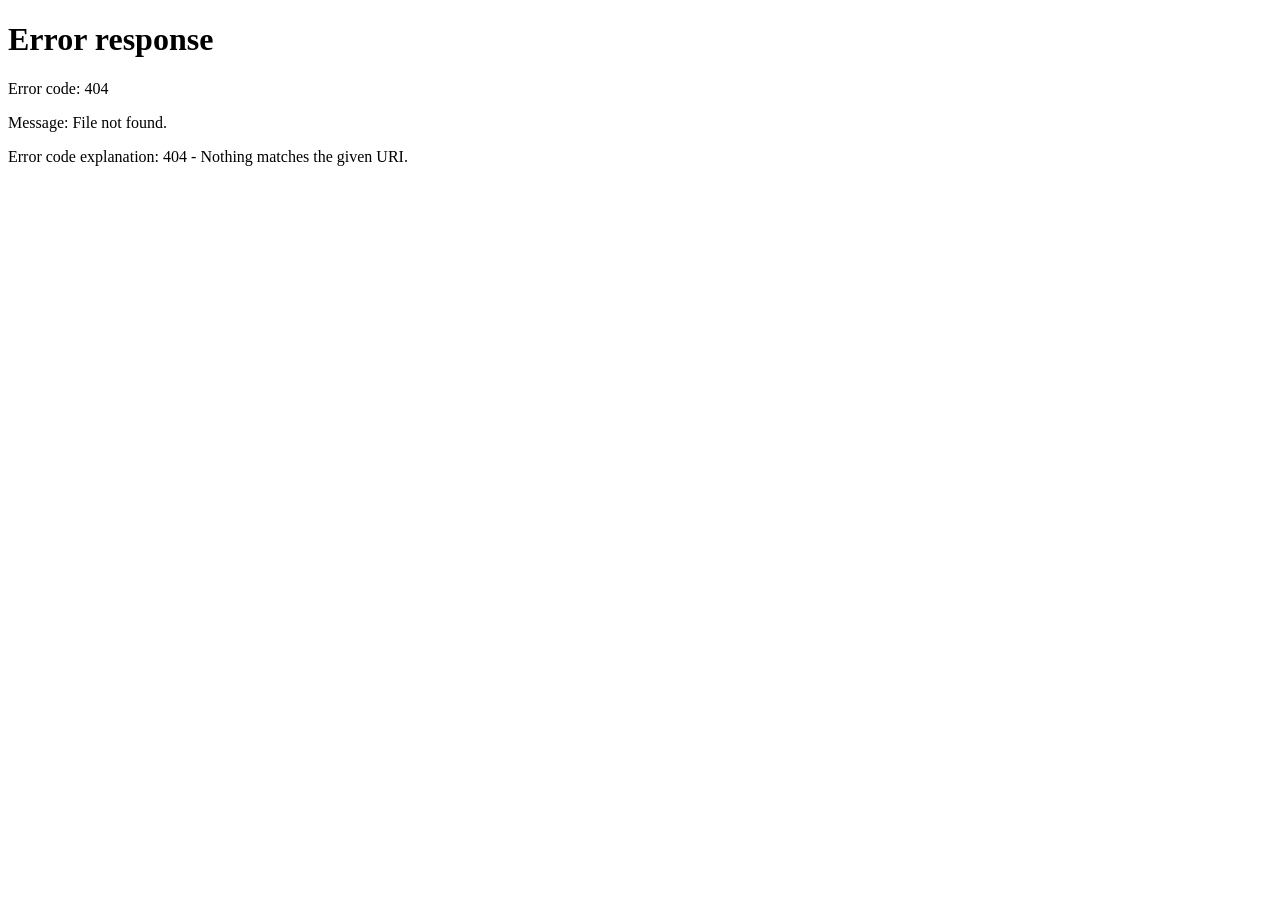
==== commit 1d4494de: "Očisti mrtav kod i ujednači sekcije upitnika - Ukloni neiskorišćeni CSS (~280 linija): stare „opcija" ====
--- a/index-folklor.html
+++ b/index-folklor.html
@@ -21,12 +21,12 @@
 
         <form id="forma">
             <input type="hidden" name="tip_upitnika" value="folklor">
+            <input type="hidden" name="nivo" id="nivo-polje">
 
             <!-- ═══════════════════════════════
                  SEKCIJA 1: DEMOGRAFSKI PODACI
                  ═══════════════════════════════ -->
             <section class="sekcija" id="demografija">
-                <p class="skala-naslov">Osnovni podaci</p>
                 <p class="skala-uputstvo">Popunite osnovne podatke o sebi i Vašoj folklornoj aktivnosti.</p>
 
                 <!-- Pol -->
@@ -60,25 +60,6 @@
                     </div>
                 </div>
 
-                <!-- Nivo angažovanja -->
-                <div class="pitanje">
-                    <label class="pitanje-tekst">Nivo angažovanja</label>
-                    <div class="opcije-sa-opisom">
-                        <div class="opcija-red-opis">
-                            <label class="opcija"><input type="radio" name="nivo" value="amater"><span>Amater</span></label>
-                            <div class="pojam">Osoba koja se folklorom bavi aktivno i redovno, ali bez finansijske naknade. Može imati formalno obrazovanje ili visok nivo veštine, ali ova aktivnost nije njen glavni poziv ni izvor prihoda.</div>
-                        </div>
-                        <div class="opcija-red-opis">
-                            <label class="opcija"><input type="radio" name="nivo" value="rekreativac"><span>Rekreativac</span></label>
-                            <div class="pojam">Osoba koja se folklorom bavi povremeno, u slobodno vreme, prvenstveno radi zabave, opuštanja ili zdravlja. Nema obavezu redovnog vežbanja ni nastupa/takmičenja.</div>
-                        </div>
-                        <div class="opcija-red-opis">
-                            <label class="opcija"><input type="radio" name="nivo" value="profesionalac"><span>Profesionalac</span></label>
-                            <div class="pojam">Osoba koja se folklorom bavi kao glavnim zanimanjem i za to prima finansijsku naknadu.</div>
-                        </div>
-                    </div>
-                </div>
-
                 <!-- Dužina učešća -->
                 <div class="pitanje">
                     <label class="pitanje-tekst" for="duzina">Koliko godina učestvujete u ovom ansamblu?</label>
@@ -118,8 +99,7 @@
                  MHC-SF
                  ═══════════════════════════════ -->
             <section class="sekcija">
-                <p class="skala-naslov">Mental Health Continuum – Short Form (MHC-SF)</p>
-                <p class="skala-uputstvo">Sledeća pitanja odnose se na to kako ste se osećali tokom proteklog meseca. Označite odgovor koji najbolje opisuje koliko često ste doživeli ili osetili navedeno.</p>
+                <p class="skala-uputstvo">Sledeća pitanja odnose se na to kako ste se osećali tokom proteklog meseca. Označite odgovor koji najbolje opisuje koliko često ste doživeli ili osetili navedeno. Skala: 1 = Nikada; 6 = Svaki dan.</p>
 
                 <div class="likert-blok">
                     <div class="likert-zaglavlje">
@@ -155,8 +135,7 @@
                  SPS-10
                  ═══════════════════════════════ -->
             <section class="sekcija">
-                <p class="skala-naslov">Social Provision Scale (SPS-10)</p>
-                <p class="skala-uputstvo">Sledeće tvrdnje opisuju različite vrste podrške koje možete dobijati od drugih. Molimo Vas da označite u kojoj meri se svaka tvrdnja odnosi na Vas.</p>
+                <p class="skala-uputstvo">Sledeće tvrdnje opisuju različite vrste podrške koje možete dobijati od drugih. Molimo Vas da označite u kojoj meri se svaka tvrdnja odnosi na Vas. Skala: 1 = Uopšte se ne slažem; 4 = Potpuno se slažem.</p>
 
                 <div class="likert-blok">
                     <div class="likert-zaglavlje">
@@ -186,8 +165,7 @@
                  WHO-5
                  ═══════════════════════════════ -->
             <section class="sekcija">
-                <p class="skala-naslov">WHO-5 Well-Being Index</p>
-                <p class="skala-uputstvo">Molimo Vas da označite odgovor koji najbolje opisuje Vaše stanje tokom protekle dve nedelje.</p>
+                <p class="skala-uputstvo">Molimo Vas da označite odgovor koji najbolje opisuje Vaše stanje tokom protekle dve nedelje. Skala: 0 = Nikad; 5 = Sve vreme.</p>
 
                 <div class="likert-blok">
                     <div class="likert-zaglavlje">
@@ -214,7 +192,6 @@
                  SWLS
                  ═══════════════════════════════ -->
             <section class="sekcija">
-                <p class="skala-naslov">Satisfaction With Life Scale (SWLS)</p>
                 <p class="skala-uputstvo">U nastavku se nalazi pet tvrdnji. Koristeći skalu od 1 do 7, označite u kojoj meri se slažete sa svakom tvrdnjom. Skala: 1 = Uopšte se ne slažem; 7 = U potpunosti se slažem.</p>
 
                 <div class="likert-blok likert-7">
@@ -243,8 +220,7 @@
                  FAS
                  ═══════════════════════════════ -->
             <section class="sekcija">
-                <p class="skala-naslov">Fatigue Assessment Scale (FAS)</p>
-                <p class="skala-uputstvo">Sledećih deset tvrdnji odnosi se na to kako se obično osećate. Molimo Vas da odgovorite na svako pitanje, čak i ako trenutno nemate nikakvih tegoba.</p>
+                <p class="skala-uputstvo">Sledećih deset tvrdnji odnosi se na to kako se obično osećate. Molimo Vas da odgovorite na svako pitanje, čak i ako trenutno nemate nikakvih tegoba. Skala: 1 = Nikad; 5 = Uvek.</p>
 
                 <div class="likert-blok">
                     <div class="likert-zaglavlje">
--- a/style.css
+++ b/style.css
@@ -56,9 +56,6 @@
     line-height: 1.5;
 }
 
-/* ── Stara klasa pozadine — onemogućena ── */
-.pozadina-ukras,
-.krug { display: none; }
 
 /* ══════════════════════════════════════════
    KARTICA UPITNIKA
@@ -144,7 +141,6 @@
     margin: 0 16px 16px;
     border-radius: 6px;
     padding: 44px 40px 48px;
-    counter-reset: sekcija;
 }
 
 /* ══════════════════════════════════════════
@@ -152,38 +148,10 @@
    ══════════════════════════════════════════ */
 .sekcija {
     margin-bottom: 56px;
-    counter-increment: sekcija;
 }
 
 .sekcija:last-of-type {
     margin-bottom: 40px;
-}
-
-.sekcija-zaglavlje {
-    display: flex;
-    align-items: baseline;
-    gap: 14px;
-    margin-bottom: 28px;
-    padding-bottom: 12px;
-    border-bottom: 2px solid var(--tekst);
-}
-
-.sekcija-broj {
-    font-family: var(--font-sans);
-    font-size: 0.68rem;
-    font-weight: 600;
-    letter-spacing: 0.14em;
-    text-transform: uppercase;
-    color: var(--tekst-slabi);
-    flex-shrink: 0;
-}
-
-.sekcija-naslov {
-    font-family: var(--font-sans);
-    font-size: 1rem;
-    font-weight: 600;
-    color: var(--tekst);
-    letter-spacing: 0;
 }
 
 /* ══════════════════════════════════════════
@@ -329,107 +297,6 @@
     border-bottom-color: var(--plava);
 }
 
-/* ── Opcije sa opisom (svaka opcija u paru sa objašnjenjem) ── */
-.opcije-sa-opisom {
-    display: flex;
-    flex-direction: column;
-    gap: 2px;
-}
-
-.opcija-red-opis {
-    display: flex;
-    align-items: center;
-    gap: 16px;
-    padding: 10px 0;
-    border-bottom: 1px solid var(--ivica);
-}
-
-.opcija-red-opis:last-child {
-    border-bottom: none;
-}
-
-.opcija-red-opis > .opcija {
-    flex-shrink: 0;
-    min-width: 160px;
-}
-
-.opcija-red-opis > .pojam {
-    flex: 1;
-}
-
-/* ── Pitanje sa opisom (opcije levo, blok desno) ── */
-.pitanje-sa-opisom {
-    display: flex;
-    gap: 16px;
-    align-items: center;
-}
-
-.pitanje-sa-opisom > .opcije-red {
-    flex-shrink: 0;
-}
-
-.pitanje-sa-opisom > .pojmovi-blok {
-    flex: 1;
-    margin-bottom: 0;
-}
-
-/* ── Pojmovi blok (informativni, bez interakcije) ── */
-.pojmovi-blok {
-    padding: 0;
-    display: flex;
-    flex-direction: column;
-    gap: 10px;
-    background: none;
-    border: none;
-    border-radius: 0;
-    margin-bottom: 12px;
-}
-
-.pojam {
-    font-family: var(--font-serif);
-    font-size: 0.8rem;
-    font-weight: 300;
-    color: var(--tekst-slab);
-    line-height: 1.55;
-}
-
-.pojam strong {
-    font-weight: 600;
-    color: var(--tekst);
-}
-
-/* ── Opcija sa opisom (ime levo, opis desno) ── */
-.opcija-ime {
-    font-size: 0.9rem;
-    font-weight: 500;
-    color: inherit;
-    white-space: nowrap;
-}
-
-.opcija-opis {
-    font-size: 0.74rem;
-    font-weight: 400;
-    color: var(--tekst-slab);
-    background: var(--bg);
-    border: 1px solid var(--ivica);
-    border-radius: var(--r-mali);
-    padding: 5px 10px;
-    margin-left: auto;
-    line-height: 1.45;
-    max-width: 300px;
-    text-align: left;
-}
-
-.opcija:hover .opcija-opis {
-    border-color: var(--ivica-jak);
-}
-
-.opcija input[type="radio"]:checked + span .opcija-opis {
-    background: oklch(0.96 0.015 250);
-    border-color: var(--plava-ivica);
-    color: var(--tekst-slab);
-}
-
 /* ══════════════════════════════════════════
    GREŠKA
    ══════════════════════════════════════════ */
@@ -565,30 +432,77 @@
 }
 
 /* ══════════════════════════════════════════
+   HVALA — završno stanje (zamenjuje sadržaj kartice nakon slanja)
+   ══════════════════════════════════════════ */
+.hvala {
+    background: linear-gradient(180deg, var(--povrsina), var(--bg));
+    margin: clamp(8px, 2.2vw, 16px);
+    border-radius: 6px;
+    padding: clamp(52px, 9vw, 72px) clamp(24px, 5vw, 44px);
+    text-align: center;
+}
+
+.hvala::before {
+    content: "✓";
+    display: grid;
+    place-items: center;
+    width: 58px;
+    height: 58px;
+    margin: 0 auto 30px;
+    border-radius: 50%;
+    background: var(--plava);
+    color: var(--povrsina);
+    font-family: var(--font-sans);
+    font-size: 1.65rem;
+    font-weight: 600;
+    line-height: 1;
+    box-shadow: 0 6px 18px oklch(0.34 0.09 250 / 0.28);
+    animation: hvala-pecat 0.55s cubic-bezier(0.34, 1.56, 0.64, 1) 0.1s both;
+}
+
+.hvala p {
+    animation: hvala-ulaz 0.6s cubic-bezier(0.22, 1, 0.36, 1) both;
+}
+
+.hvala p:first-of-type {
+    font-family: var(--font-serif);
+    font-size: clamp(1.5rem, 3.4vw, 1.95rem);
+    font-weight: 500;
+    color: var(--tekst);
+    line-height: 1.25;
+    letter-spacing: -0.01em;
+    margin-bottom: 14px;
+    animation-delay: 0.22s;
+}
+
+.hvala p:last-of-type {
+    font-family: var(--font-serif);
+    font-size: 1.02rem;
+    color: var(--tekst-slab);
+    line-height: 1.6;
+    max-width: 430px;
+    margin: 0 auto;
+    animation-delay: 0.32s;
+}
+
+@keyframes hvala-pecat {
+    from { opacity: 0; transform: scale(0.4); }
+    to   { opacity: 1; transform: scale(1); }
+}
+
+@keyframes hvala-ulaz {
+    from { opacity: 0; transform: translateY(10px); }
+    to   { opacity: 1; transform: translateY(0); }
+}
+
+@media (prefers-reduced-motion: reduce) {
+    .hvala::before,
+    .hvala p { animation: none; }
+}
+
+/* ══════════════════════════════════════════
    LIKERT SKALE
    ══════════════════════════════════════════ */
-
-.skala-naslov {
-    font-family: var(--font-serif);
-    font-size: 1.22rem;
-    font-weight: 600;
-    color: var(--tekst);
-    line-height: 1.3;
-    margin: 0 0 8px;
-    letter-spacing: -0.005em;
-}
-
-.skala-naslov::before {
-    display: block;
-    content: "Sekcija " counter(sekcija);
-    font-family: var(--font-sans);
-    font-size: 0.66rem;
-    font-weight: 700;
-    letter-spacing: 0.18em;
-    text-transform: uppercase;
-    color: var(--plava);
-    margin-bottom: 8px;
-}
 
 .skala-uputstvo {
     font-family: var(--font-serif);
@@ -978,34 +892,6 @@
     font-weight: 400;
 }
 
-.unos-saglasnost {
-    font-family: var(--font-sans);
-    font-size: 0.9rem;
-    color: var(--tekst);
-    background: var(--povrsina);
-    border: 1.5px solid var(--ivica);
-    border-radius: var(--r-mali);
-    padding: 9px 14px;
-    width: 100%;
-    max-width: 280px;
-    outline: none;
-    transition: border-color 0.15s ease, box-shadow 0.15s ease;
-}
-
-.unos-saglasnost:focus {
-    border-color: var(--plava);
-    box-shadow: 0 0 0 3px oklch(0.34 0.09 250 / 0.12);
-}
-
-.unos-saglasnost::placeholder {
-    color: var(--tekst-slabi);
-}
-
-.pitanje.greska .unos-saglasnost {
-    border-color: var(--greska);
-    background: var(--greska-sv);
-}
-
 /* ══════════════════════════════════════════
    CANVAS POTPIS
    ══════════════════════════════════════════ */
@@ -1180,13 +1066,96 @@
     transition: color 0.12s;
 }
 
-.akt-opis {
-    font-size: 0.75rem;
+/* ══════════════════════════════════════════
+   IZBOR NIVOA ANGAŽOVANJA (međuekran)
+   Vertikalne kartice: ime levo, opis ispod,
+   strelica desno. Klik vodi na upitnik.
+   ══════════════════════════════════════════ */
+.nivo-izbor {
+    display: flex;
+    flex-direction: column;
+    gap: 12px;
+    margin-bottom: 28px;
+}
+
+.dugme-nivo {
+    display: flex;
+    align-items: center;
+    gap: 18px;
+    padding: 20px 22px;
+    background: var(--povrsina);
+    border: 1px solid var(--ivica);
+    border-left: 3px solid var(--ivica-jak);
+    border-radius: var(--r-sredi);
+    text-decoration: none;
+    color: var(--tekst);
+    transition: border-color 0.16s ease, background 0.16s ease,
+                transform 0.16s ease, box-shadow 0.16s ease;
+}
+
+.dugme-nivo:hover,
+.dugme-nivo:focus-visible {
+    background: var(--plava-sv);
+    border-color: var(--plava-ivica);
+    border-left-color: var(--plava);
+    box-shadow: var(--senka);
+    transform: translateY(-1px);
+    outline: none;
+}
+
+.nivo-tekst {
+    flex: 1;
+    display: flex;
+    flex-direction: column;
+    gap: 5px;
+    min-width: 0;
+}
+
+.nivo-ime {
+    font-family: var(--font-sans);
+    font-size: 1rem;
+    font-weight: 600;
+    letter-spacing: 0.01em;
+    color: var(--tekst);
+    transition: color 0.14s ease;
+}
+
+.dugme-nivo:hover .nivo-ime,
+.dugme-nivo:focus-visible .nivo-ime { color: var(--plava); }
+
+.nivo-opis {
+    font-family: var(--font-serif);
+    font-size: 0.82rem;
+    font-weight: 300;
+    line-height: 1.55;
+    color: var(--tekst-slab);
+}
+
+.nivo-strelica {
+    flex-shrink: 0;
+    display: flex;
+    align-items: center;
     color: var(--tekst-slabi);
-    display: block;
-    line-height: 1.4;
-    font-weight: 300;
-}
+    transition: transform 0.16s ease, color 0.16s ease;
+}
+
+.dugme-nivo:hover .nivo-strelica,
+.dugme-nivo:focus-visible .nivo-strelica {
+    color: var(--plava);
+    transform: translateX(4px);
+}
+
+.nivo-nazad {
+    display: inline-block;
+    font-family: var(--font-sans);
+    font-size: 0.8rem;
+    font-weight: 500;
+    color: var(--tekst-slab);
+    text-decoration: none;
+    transition: color 0.14s ease;
+}
+
+.nivo-nazad:hover { color: var(--plava); }
 
 /* ══════════════════════════════════════════
    RESPONSIVE — TABLET (≤ 1024px)
@@ -1202,47 +1171,6 @@
     .uvod-telo { padding: 34px 36px 40px; }
 
     .sekcija { margin-bottom: 44px; }
-    .sekcija-zaglavlje { margin-bottom: 24px; }
-
-    /* Side-by-side option + description: keep but tighten breathing room */
-    .opcija-red-opis { gap: 12px; }
-    .opcija-red-opis > .opcija { min-width: 140px; }
-    .opcija-opis { max-width: 260px; }
-}
-
-/* ══════════════════════════════════════════
-   RESPONSIVE — NARROW TABLET / LARGE PHONE (≤ 760px)
-   Stack composite question patterns before they squeeze.
-   ══════════════════════════════════════════ */
-@media (max-width: 760px) {
-    /* Radio with side description → stack vertically */
-    .opcija-red-opis {
-        flex-direction: column;
-        align-items: stretch;
-        gap: 6px;
-        padding: 8px 0 12px;
-    }
-    .opcija-red-opis > .opcija {
-        min-width: 0;
-    }
-    .opcija-red-opis > .pojam {
-        padding-left: 28px;
-        font-size: 0.82rem;
-        line-height: 1.6;
-    }
-
-    /* Inline opis pill inside .opcija (where used) */
-    .opcija-opis {
-        max-width: 100%;
-        margin-left: 0;
-    }
-
-    /* "Pitanje sa opisom" (options left, info right) → stack */
-    .pitanje-sa-opisom {
-        flex-direction: column;
-        align-items: stretch;
-        gap: 14px;
-    }
 }
 
 /* ══════════════════════════════════════════
@@ -1289,22 +1217,6 @@
     }
 
     .sekcija { margin-bottom: 40px; }
-    .sekcija-zaglavlje {
-        margin-bottom: 20px;
-        gap: 10px;
-        flex-wrap: wrap;
-        padding-bottom: 10px;
-    }
-    .sekcija-naslov { font-size: 0.95rem; }
-
-    .skala-naslov {
-        font-size: 1.1rem;
-    }
-    .skala-naslov::before {
-        font-size: 0.62rem;
-        letter-spacing: 0.16em;
-        margin-bottom: 6px;
-    }
     .skala-uputstvo {
         font-size: 0.88rem;
         padding: 11px 14px 11px 15px;
@@ -1448,11 +1360,6 @@
         margin-bottom: 28px;
     }
     .saglasnost-tekst { font-size: 0.83rem; }
-    .unos-saglasnost {
-        max-width: 100%;
-        padding: 11px 14px;
-        font-size: 1rem;
-    }
 
     .potpis-wrapper { max-width: 100%; }
     .potpis-canvas {
@@ -1555,6 +1462,10 @@
 
     .dugme-aktivnost { padding: 14px 14px; }
     .akt-ime { font-size: 0.82rem; }
+
+    .dugme-nivo { padding: 15px 15px; gap: 12px; }
+    .nivo-ime { font-size: 0.92rem; }
+    .nivo-opis { font-size: 0.8rem; }
 }
 
 /* ══════════════════════════════════════════
@@ -1590,6 +1501,16 @@
     .dugme-aktivnost:hover { background: var(--povrsina); }
     .dugme-aktivnost:hover .akt-ime { color: var(--tekst); }
 
+    .dugme-nivo:hover {
+        background: var(--povrsina);
+        border-color: var(--ivica);
+        border-left-color: var(--ivica-jak);
+        box-shadow: none;
+        transform: none;
+    }
+    .dugme-nivo:hover .nivo-ime { color: var(--tekst); }
+    .dugme-nivo:hover .nivo-strelica { color: var(--tekst-slabi); transform: none; }
+
     .dugme-submit:hover {
         background: var(--plava);
         box-shadow: 0 2px 8px oklch(0.34 0.09 250 / 0.2);
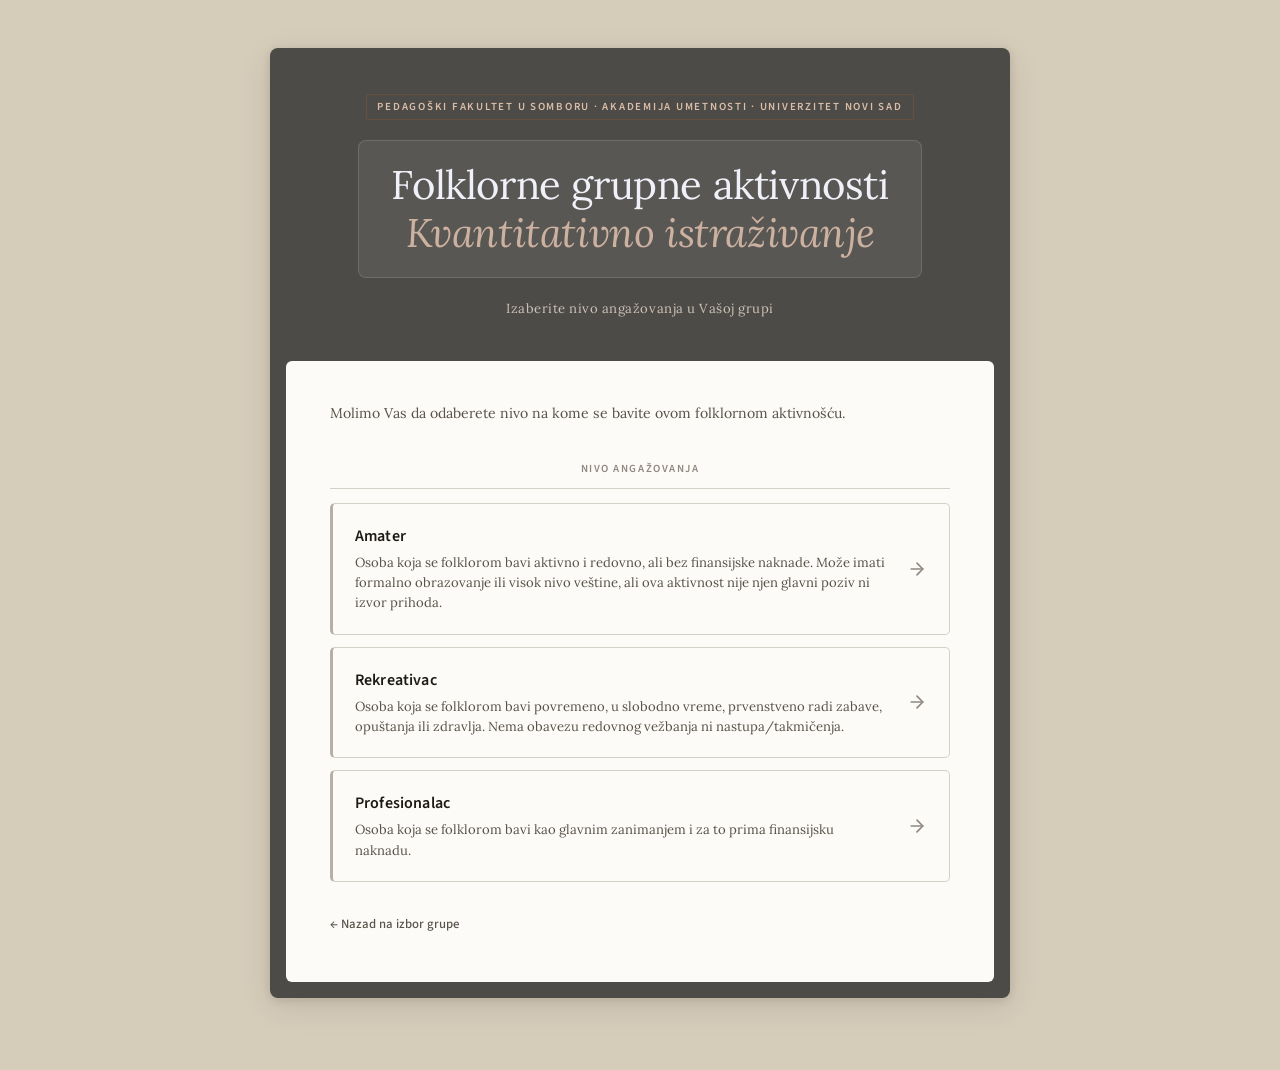
==== commit fd6d1b41: "Bezbednost, pristupačnost i ispravke validacije + optimizacija - Validacija: numeričko poređenje ops" ====
--- a/index-folklor.html
+++ b/index-folklor.html
@@ -3,6 +3,10 @@
 <head>
     <meta charset="UTF-8">
     <meta name="viewport" content="width=device-width, initial-scale=1.0">
+    <meta name="description" content="Anonimni naučni upitnik o grupnim muzičkim, sportskim i folklornim aktivnostima i blagostanju — Pedagoški fakultet u Somboru i Akademija umetnosti UNS.">
+    <meta name="robots" content="noindex">
+    <meta name="theme-color" content="#4D4B47">
+    <link rel="icon" href="favicon.svg" type="image/svg+xml">
     <title>Upitnik — Folklorne aktivnosti</title>
     <link rel="preconnect" href="https://fonts.googleapis.com">
     <link rel="preconnect" href="https://fonts.gstatic.com" crossorigin>
@@ -22,6 +26,10 @@
         <form id="forma">
             <input type="hidden" name="tip_upitnika" value="folklor">
             <input type="hidden" name="nivo" id="nivo-polje">
+            <!-- Honeypot: skriveno polje protiv botova; pravi korisnici ga ne popunjavaju -->
+            <div class="hp-polje" aria-hidden="true">
+                <label>Ne popunjavajte ovo polje<input type="text" name="hp_polje" tabindex="-1" autocomplete="off"></label>
+            </div>
 
             <!-- ═══════════════════════════════
                  SEKCIJA 1: DEMOGRAFSKI PODACI
@@ -69,18 +77,18 @@
                     </div>
                 </div>
 
-                <!-- Prethodni ansambl -->
-                <div class="pitanje">
+                <!-- Prethodni ansambl (opciono) -->
+                <div class="pitanje opciono">
                     <label class="pitanje-tekst">Ukoliko ste pre ovog ansambla pohađali neki drugi, molimo Vas da navedete koji i koliko dugo</label>
                     <div class="unos-wrapper">
                         <input type="text" id="prethodna_aktivnost" name="prethodna_aktivnost" placeholder="npr. KUD, folklorna sekcija…" class="unos-linija">
                     </div>
-                    <div class="opcije-red" style="margin-top: 10px;">
+                    <div class="opcije-red razmak-gore">
                         <label class="opcija"><input type="radio" name="prethodna_nivo" value="amater"><span>Amater</span></label>
                         <label class="opcija"><input type="radio" name="prethodna_nivo" value="rekreativac"><span>Rekreativac</span></label>
                         <label class="opcija"><input type="radio" name="prethodna_nivo" value="profesionalac"><span>Profesionalac</span></label>
                     </div>
-                    <div class="unos-wrapper" style="margin-top: 10px;">
+                    <div class="unos-wrapper razmak-gore">
                         <input type="number" id="prethodna_trajanje" name="prethodna_trajanje" min="0" max="60" placeholder="npr. 3" class="unos-broj">
                         <span class="unos-suffix">god.</span>
                     </div>
@@ -253,12 +261,12 @@
             <div class="pitanje saglasnost-blok">
                 <label class="pitanje-tekst" for="saglasnost">Potvrda dobrovoljne saglasnosti</label>
                 <p class="saglasnost-tekst">
-                    Potvrđujem da sam dobrovoljno i anonimno učestvovao/la u ovom istraživanju, da sam upoznat/a sa njegovom svrhom i da sam saglasan/na sa upotrebom prikupljenih podataka isključivo u naučne svrhe. Kao potvrdu, molimo Vas da unesete kombinaciju slova ili simbol po sopstvenom izboru (npr. "AB", "★", "XY").
+                    Potvrđujem da sam dobrovoljno i anonimno učestvovao/la u ovom istraživanju, da sam upoznat/a sa njegovom svrhom i da sam saglasan/na sa upotrebom prikupljenih podataka isključivo u naučne svrhe. Kao potvrdu, molimo Vas da u polju ispod nacrtate znak ili svoje inicijale prstom ili mišem.
                 </p>
                 <div class="potpis-wrapper">
                     <canvas id="saglasnost-canvas" class="potpis-canvas prazno" width="640" height="240"></canvas>
                     <div class="potpis-akcije">
-                        <span class="potpis-hint">Potpišite se prstom ili mišem</span>
+                        <span class="potpis-hint">Nacrtajte znak ili inicijale prstom ili mišem</span>
                         <button type="button" class="potpis-obrisi" onclick="potpis_obrisi('saglasnost-canvas')">Obriši</button>
                     </div>
                 </div>
--- a/style.css
+++ b/style.css
@@ -1,4 +1,6 @@
-@import url('https://fonts.googleapis.com/css2?family=Lora:ital,wght@0,400;0,500;0,600;0,700;1,400;1,500&family=Source+Sans+3:ital,wght@0,300;0,400;0,500;0,600;1,300;1,400&display=swap');
+/* Fontovi se učitavaju preko <link> u <head> svake stranice (sa preconnect),
+   pa @import ovde nije potreban — uklonjen da se izbegne dvostruko učitavanje
+   i blokiranje renderovanja. */
 
 /* ══════════════════════════════════════════
    TOKENI
@@ -33,6 +35,15 @@
     --senka:   0 1px 3px rgba(30,20,10,0.06), 0 4px 16px rgba(30,20,10,0.05);
 }
 
+/* ── Honeypot — vizuelno uklonjeno polje (zamka za botove) ── */
+.hp-polje {
+    position: absolute;
+    left: -9999px;
+    width: 1px;
+    height: 1px;
+    overflow: hidden;
+}
+
 /* ══════════════════════════════════════════
    RESET I OSNOVA
    ══════════════════════════════════════════ */
@@ -89,8 +100,8 @@
     font-weight: 600;
     letter-spacing: 0.16em;
     text-transform: uppercase;
-    color: oklch(0.72 0.04 55);
-    border: 1px solid oklch(0.35 0.04 55);
+    color: oklch(0.82 0.045 60);
+    border: 1px solid oklch(0.45 0.04 55);
     border-radius: var(--r-mali);
     padding: 4px 10px;
     margin-bottom: 20px;
@@ -119,7 +130,7 @@
 
 .uputstvo {
     font-size: 0.82rem;
-    color: oklch(0.74 0.02 70);
+    color: oklch(0.82 0.02 70);
     line-height: 1.7;
     max-width: 580px;
     margin: 0 auto;
@@ -250,6 +261,14 @@
     background: var(--plava);
     border-color: var(--plava);
     box-shadow: inset 0 0 0 3px var(--povrsina);
+}
+
+/* ── Fokus tastature (vidljiv obrub za navigaciju strelicama/Tab) ── */
+.opcija input[type="radio"]:focus-visible + span {
+    outline: 2px solid var(--plava);
+    outline-offset: -2px;
+    background: var(--plava-sv);
+    border-radius: var(--r-mali);
 }
 
 /* ── Zasivljavanje neizabranih ── */
@@ -674,7 +693,7 @@
 
 .likert-pitanje {
     font-size: 0.78rem;
-    color: oklch(0.78 0.02 70);
+    color: oklch(0.84 0.02 70);
     font-weight: 400;
     font-style: italic;
     letter-spacing: 0.01em;
@@ -816,6 +835,12 @@
     font-weight: 600;
 }
 
+/* ── Fokus tastature za Likert dugmiće ── */
+.likert-opcija input[type="radio"]:focus-visible + span {
+    outline: 2px solid var(--plava);
+    outline-offset: 2px;
+}
+
 /* ── Zasivljavanje u Likert redu ── */
 .likert-opcije.ima-izbor .likert-opcija.neizabrana span {
     opacity: 0.3;
@@ -854,7 +879,7 @@
 
 .likert-7 .likert-brojevi span small {
     max-width: 44px;
-    font-size: 0.6rem;
+    font-size: 0.66rem;
 }
 
 .likert-7 .likert-brojevi { gap: 5px; }
@@ -992,6 +1017,25 @@
     margin-top: 10px;
 }
 
+/* Intro varijanta: pun raspon, obostrano poravnat tekst */
+.uvod-tekst.puno {
+    max-width: 100%;
+    text-align: justify;
+}
+
+/* Istaknuti poziv na akciju (uokvireni red u uvodu) */
+.uvod-istaknuto {
+    border-top: 2px solid var(--ivica-jak);
+    border-bottom: 2px solid var(--ivica-jak);
+    padding: 12px 0;
+    margin-top: 20px;
+    text-align: center;
+    font-weight: 500;
+}
+
+/* Pomoćni razmak (zamena za inline margin-top) */
+.razmak-gore { margin-top: 10px; }
+
 .izbor-naslov {
     font-family: var(--font-sans);
     font-size: 0.68rem;
@@ -1002,6 +1046,7 @@
     margin-bottom: 14px;
     padding-bottom: 10px;
     border-bottom: 1px solid var(--ivica);
+    text-align: center;
 }
 
 .aktivnosti {
@@ -1310,8 +1355,8 @@
         font-size: 0.85rem;
     }
     .likert-brojevi span small {
-        font-size: 0.58rem;
-        line-height: 1.25;
+        font-size: 0.64rem;
+        line-height: 1.3;
         max-width: 100%;
         min-height: 1.5em; /* keep numbers vertically aligned across columns */
     }
@@ -1346,7 +1391,7 @@
     /* 7-step uses the same fluid grid */
     .likert-7 .likert-brojevi { gap: 4px; }
     .likert-7 .likert-brojevi span b { width: 22px; height: 22px; font-size: 0.78rem; }
-    .likert-7 .likert-brojevi span small { font-size: 0.52rem; }
+    .likert-7 .likert-brojevi span small { font-size: 0.58rem; }
     .likert-7 .likert-opcije { gap: 4px; }
     .likert-7 .likert-opcija span {
         width: 100%;
@@ -1450,7 +1495,7 @@
     .likert-stavka { font-size: 0.86rem; }
     .likert-brojevi { gap: 4px; }
     .likert-brojevi span b { width: 22px; height: 22px; font-size: 0.78rem; }
-    .likert-brojevi span small { font-size: 0.54rem; }
+    .likert-brojevi span small { font-size: 0.6rem; }
     .likert-opcije { gap: 4px; }
     .likert-opcija span { height: 38px; font-size: 0.9rem; }
 
